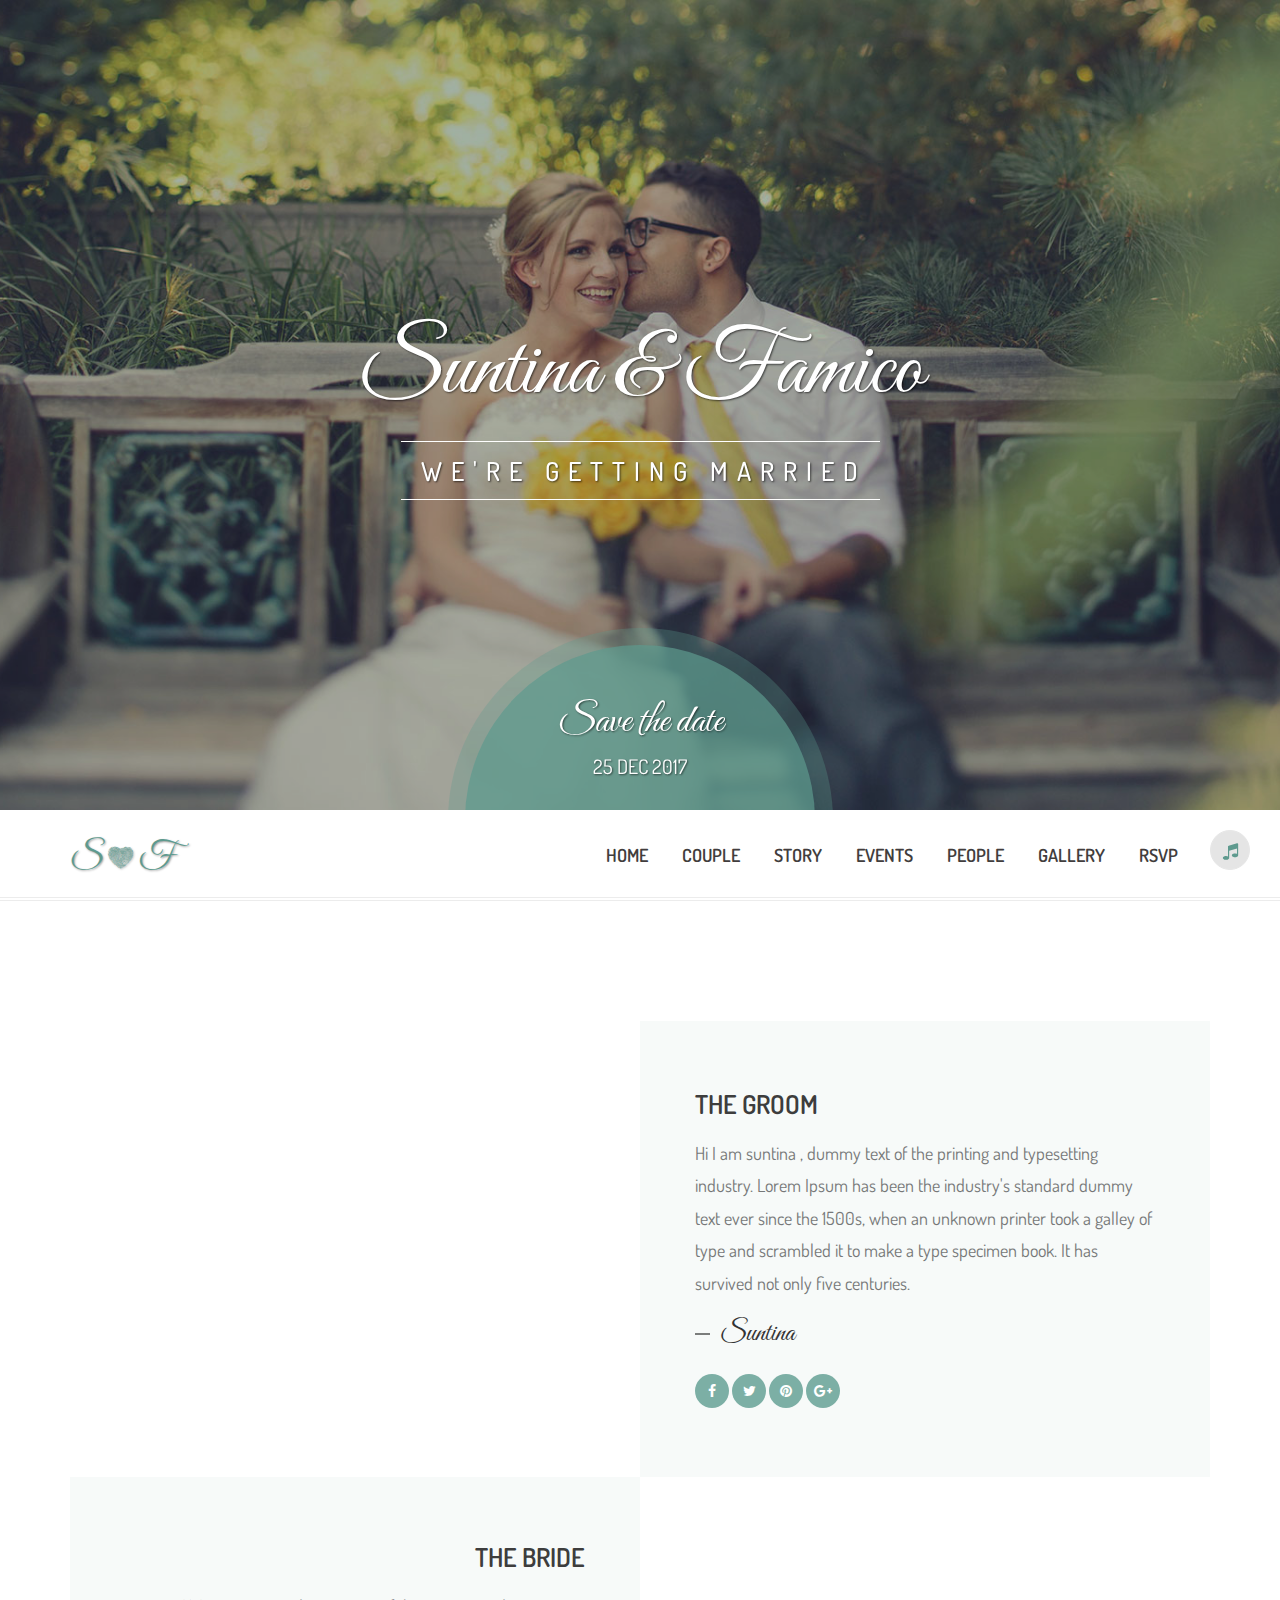
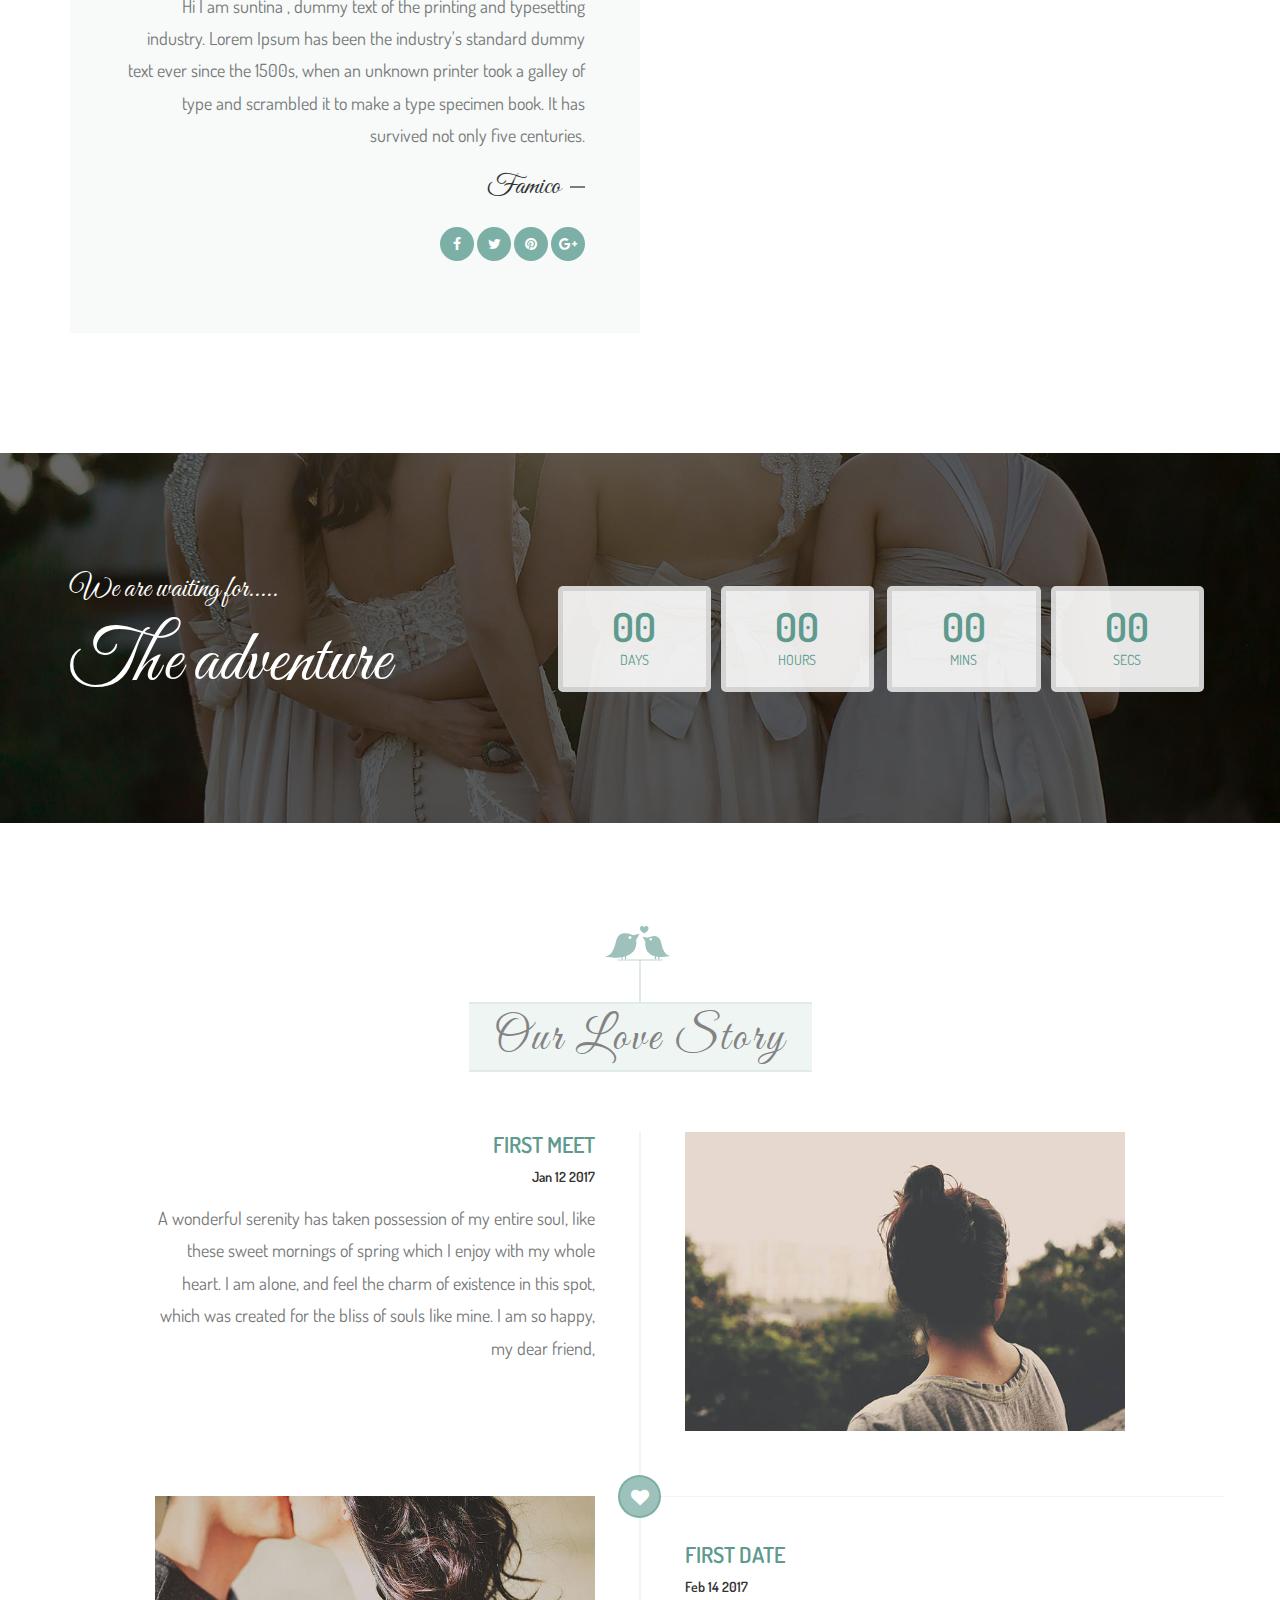
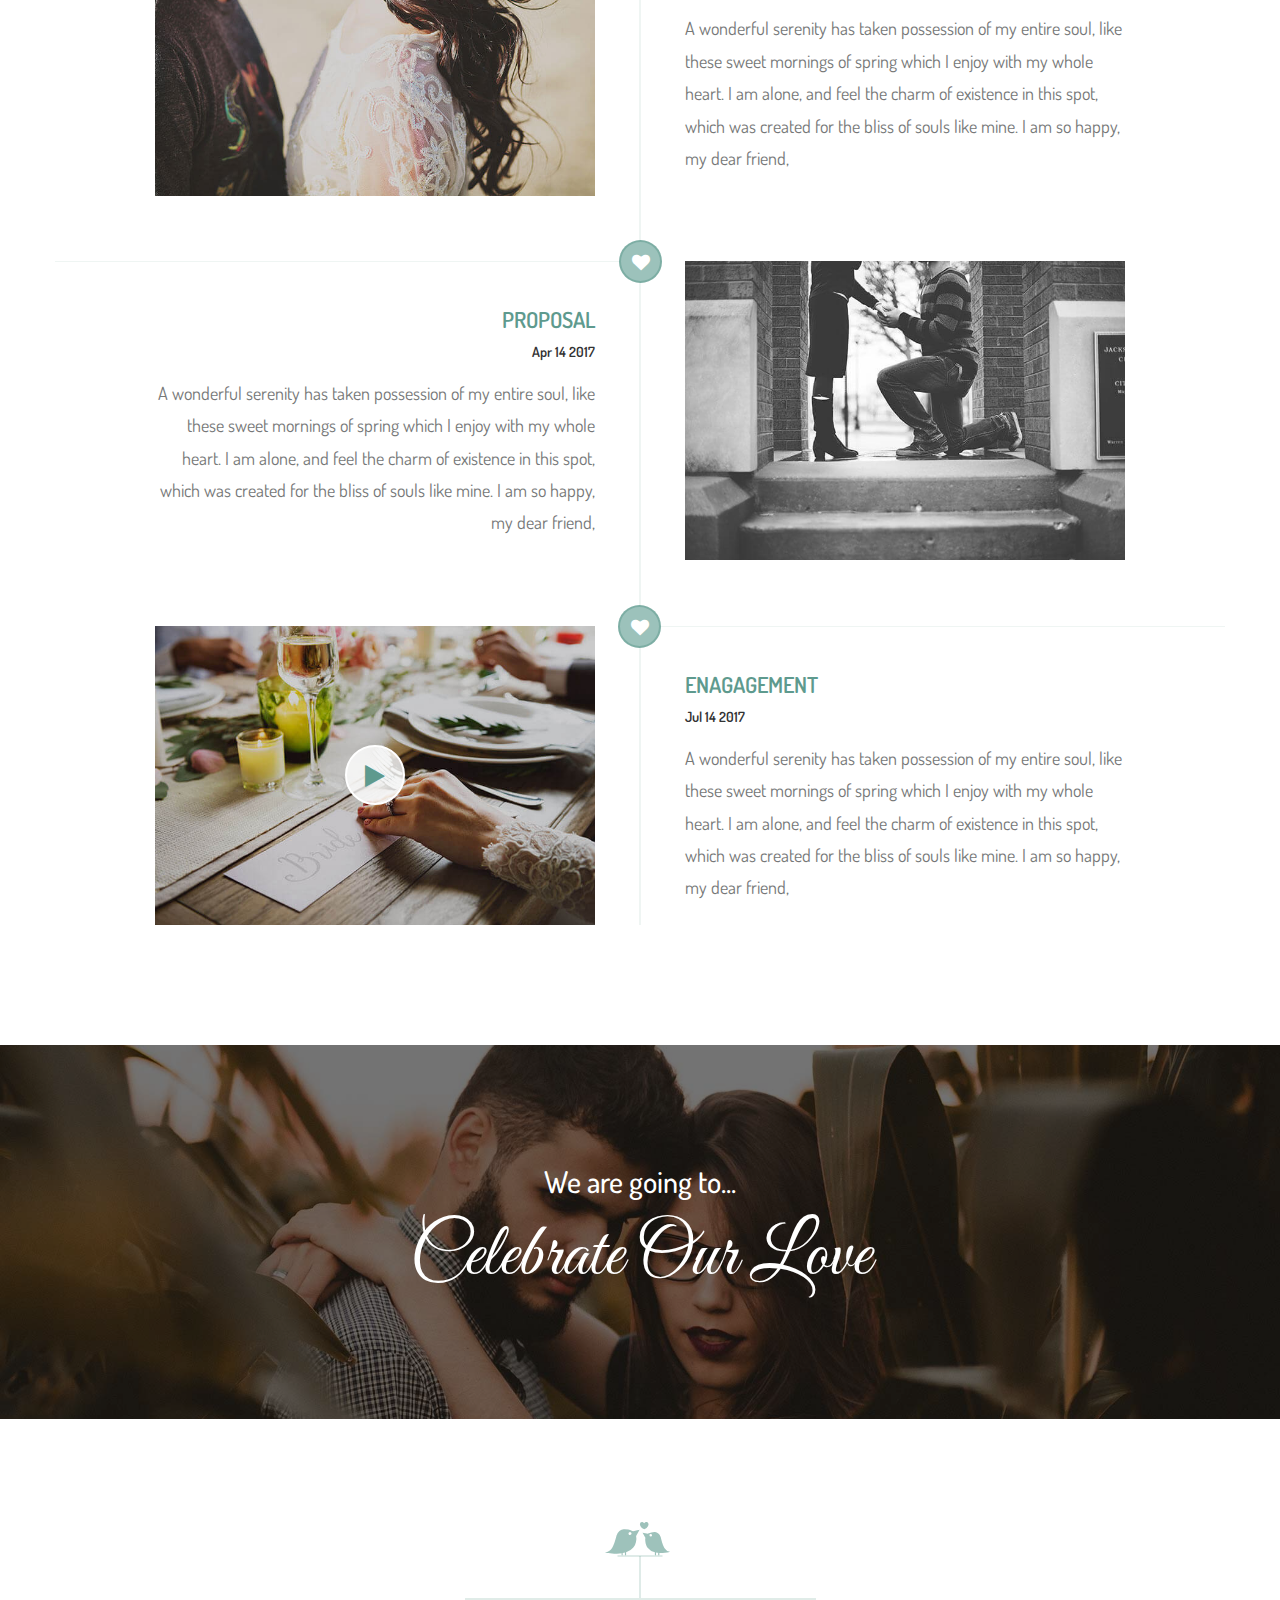
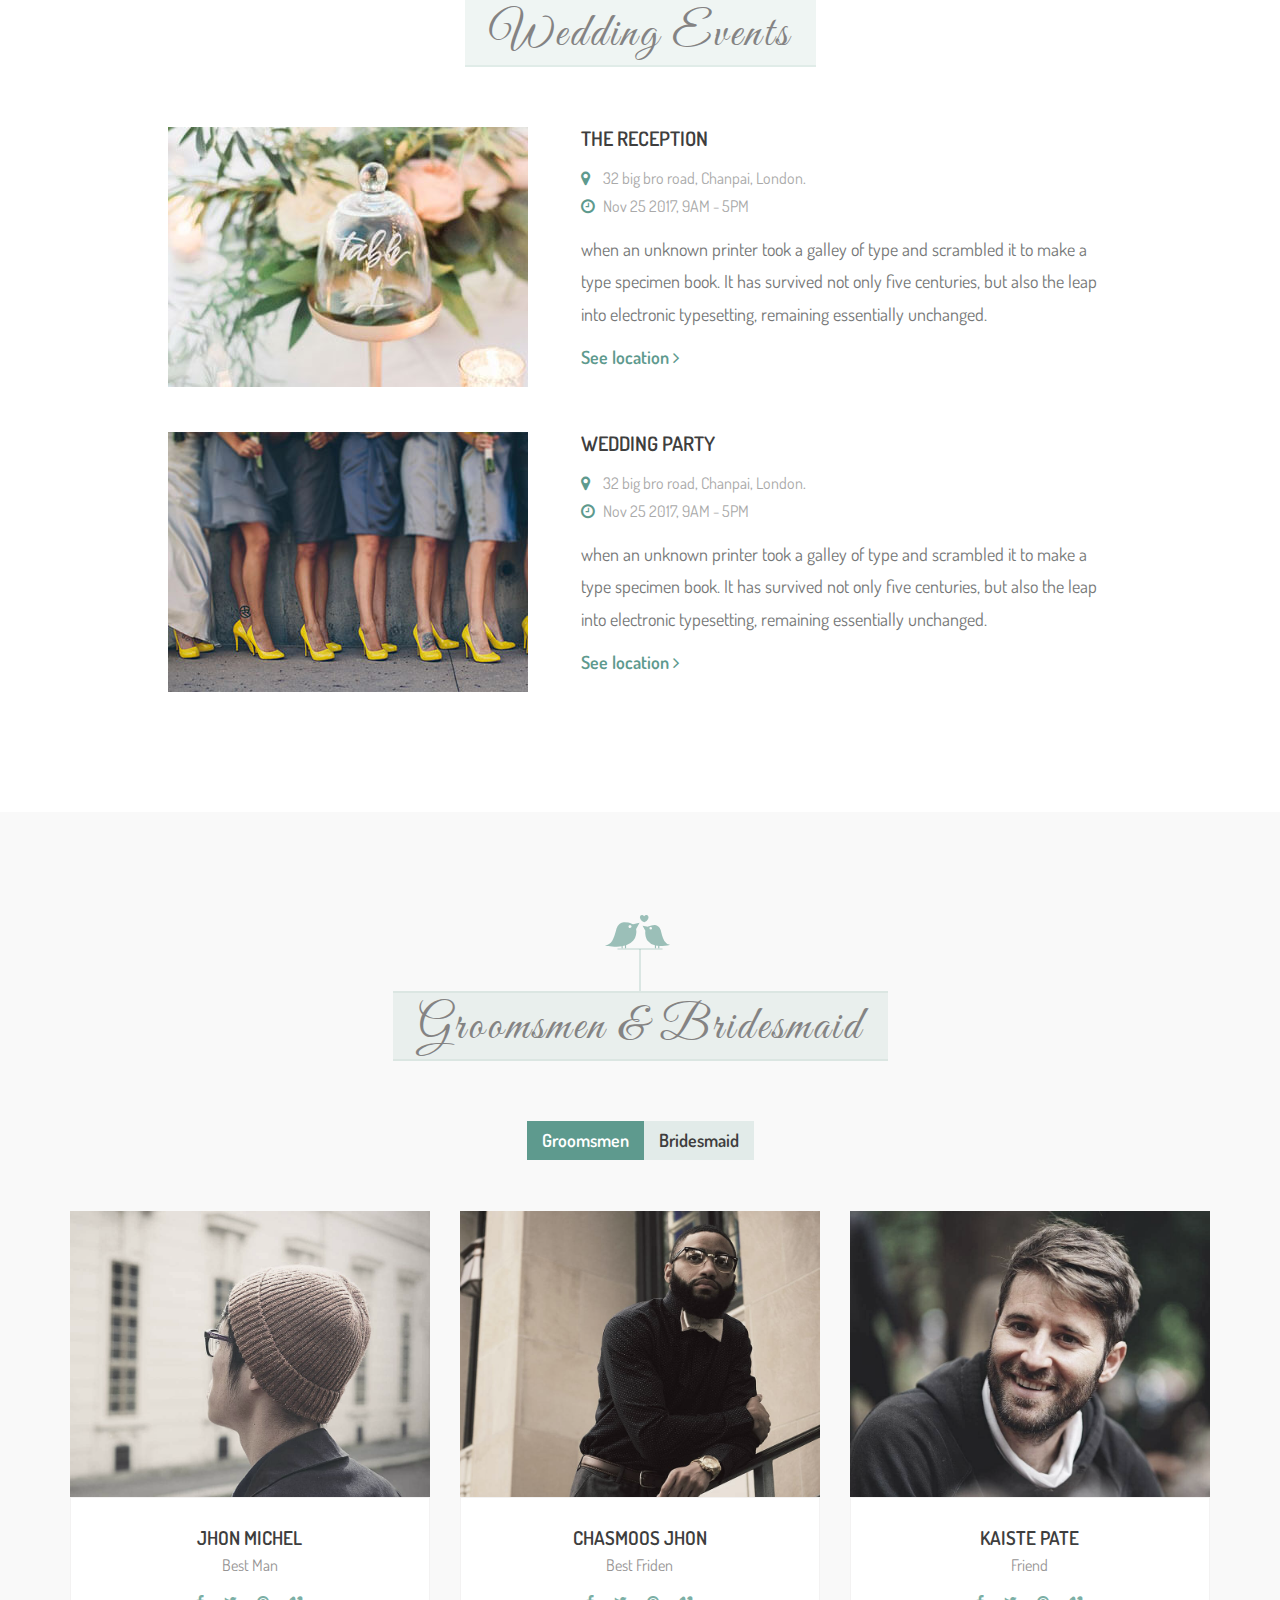
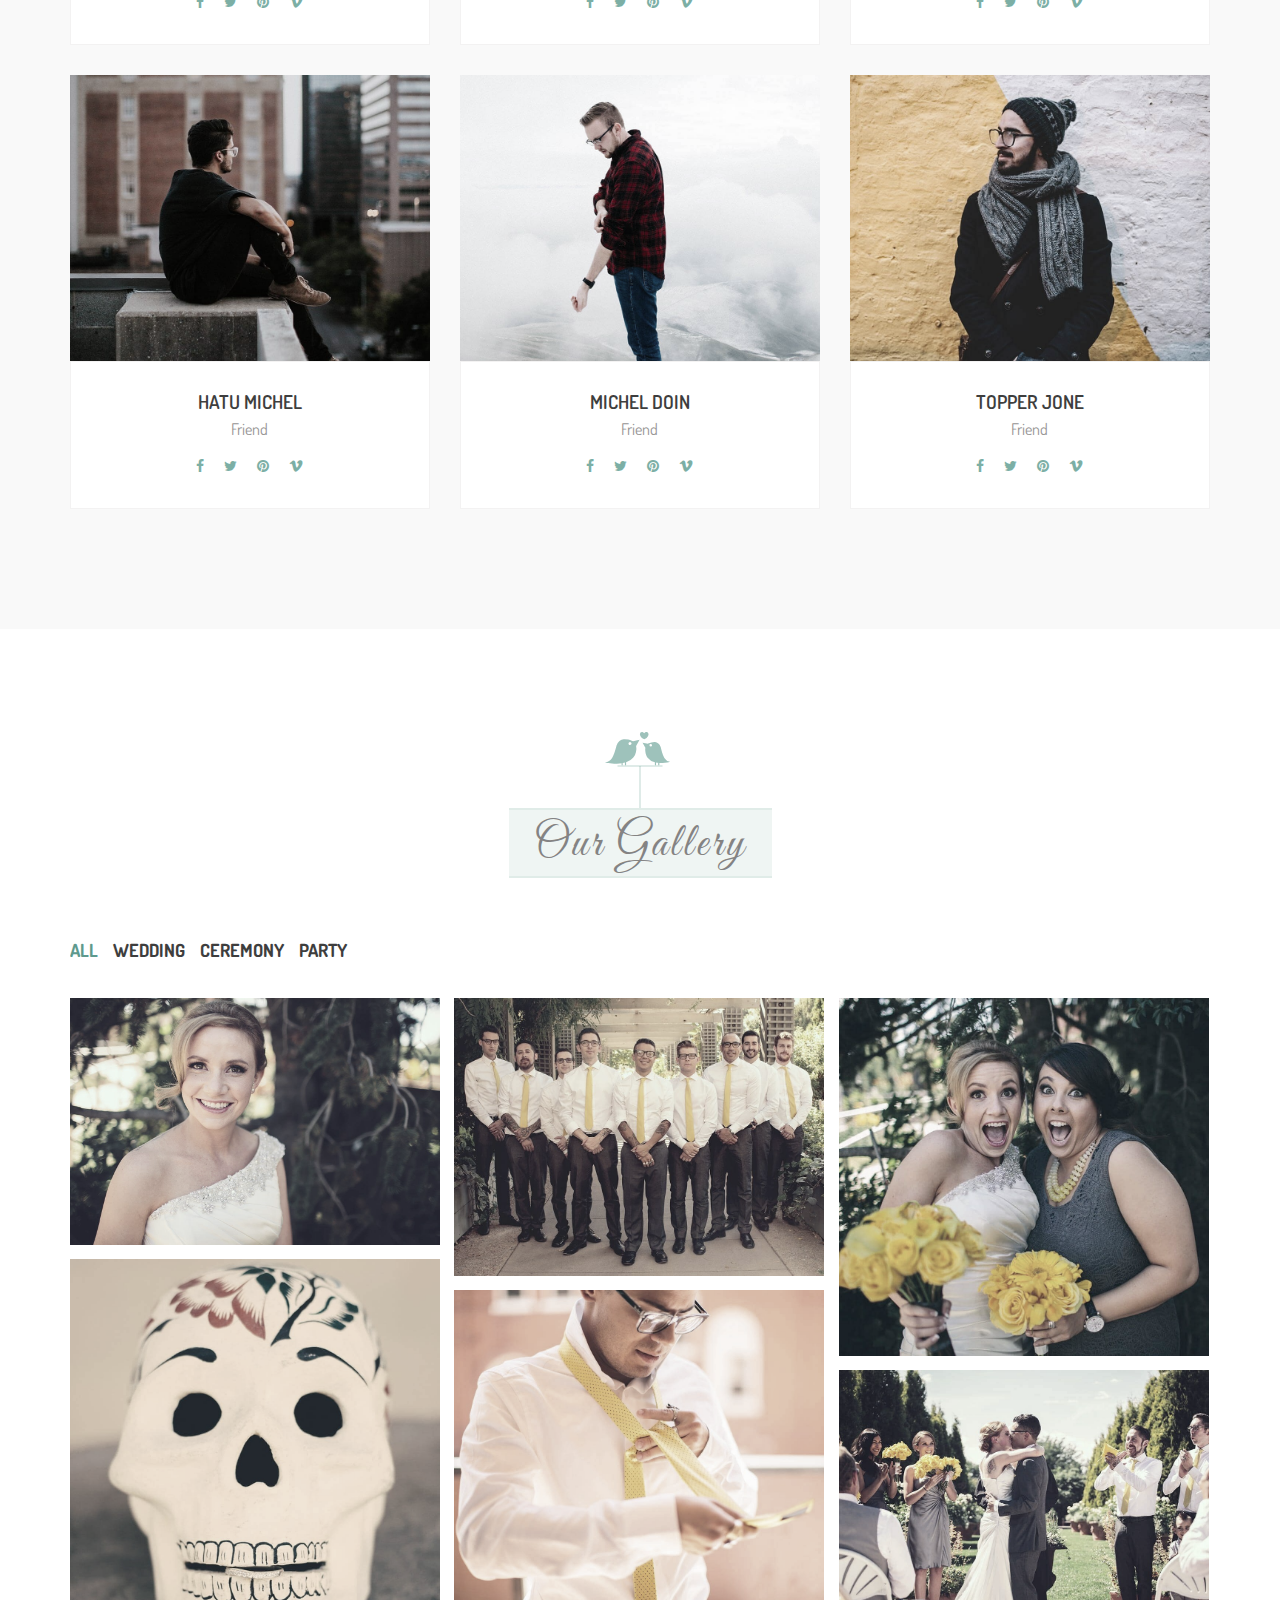
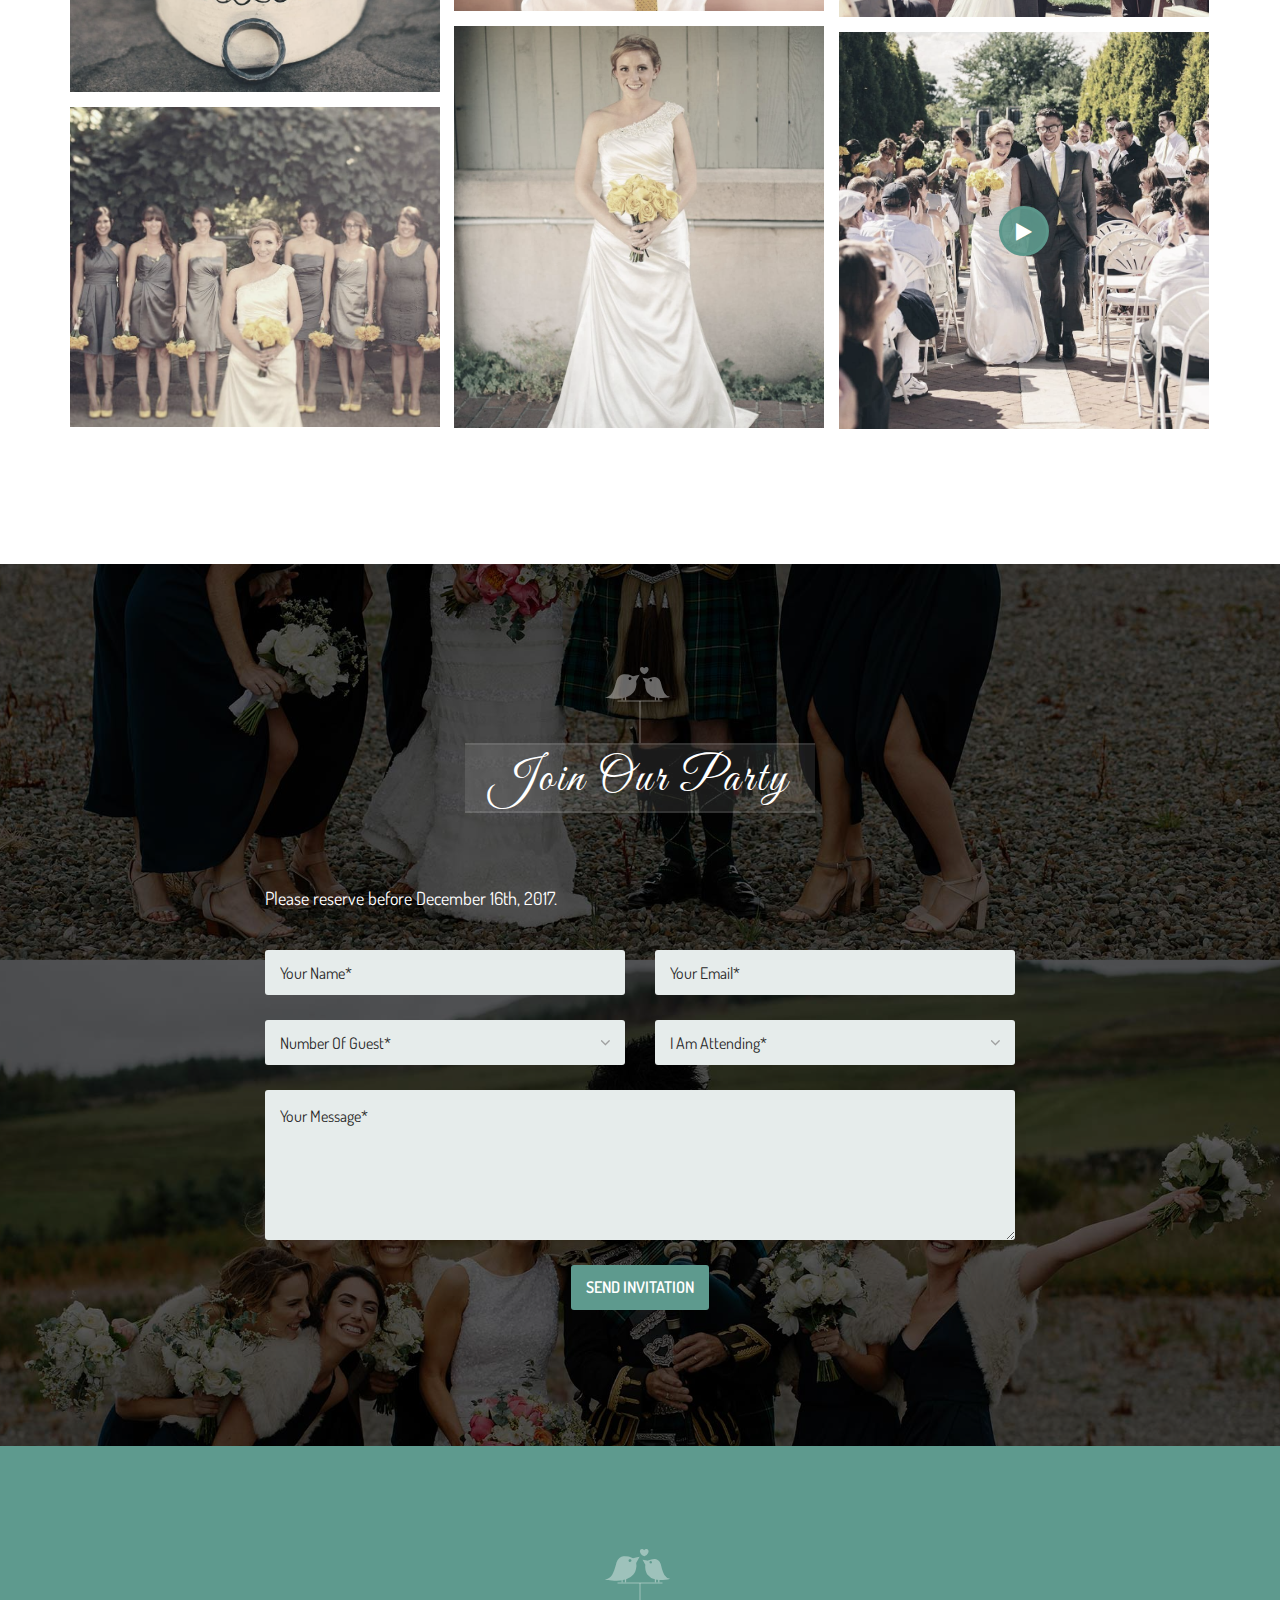
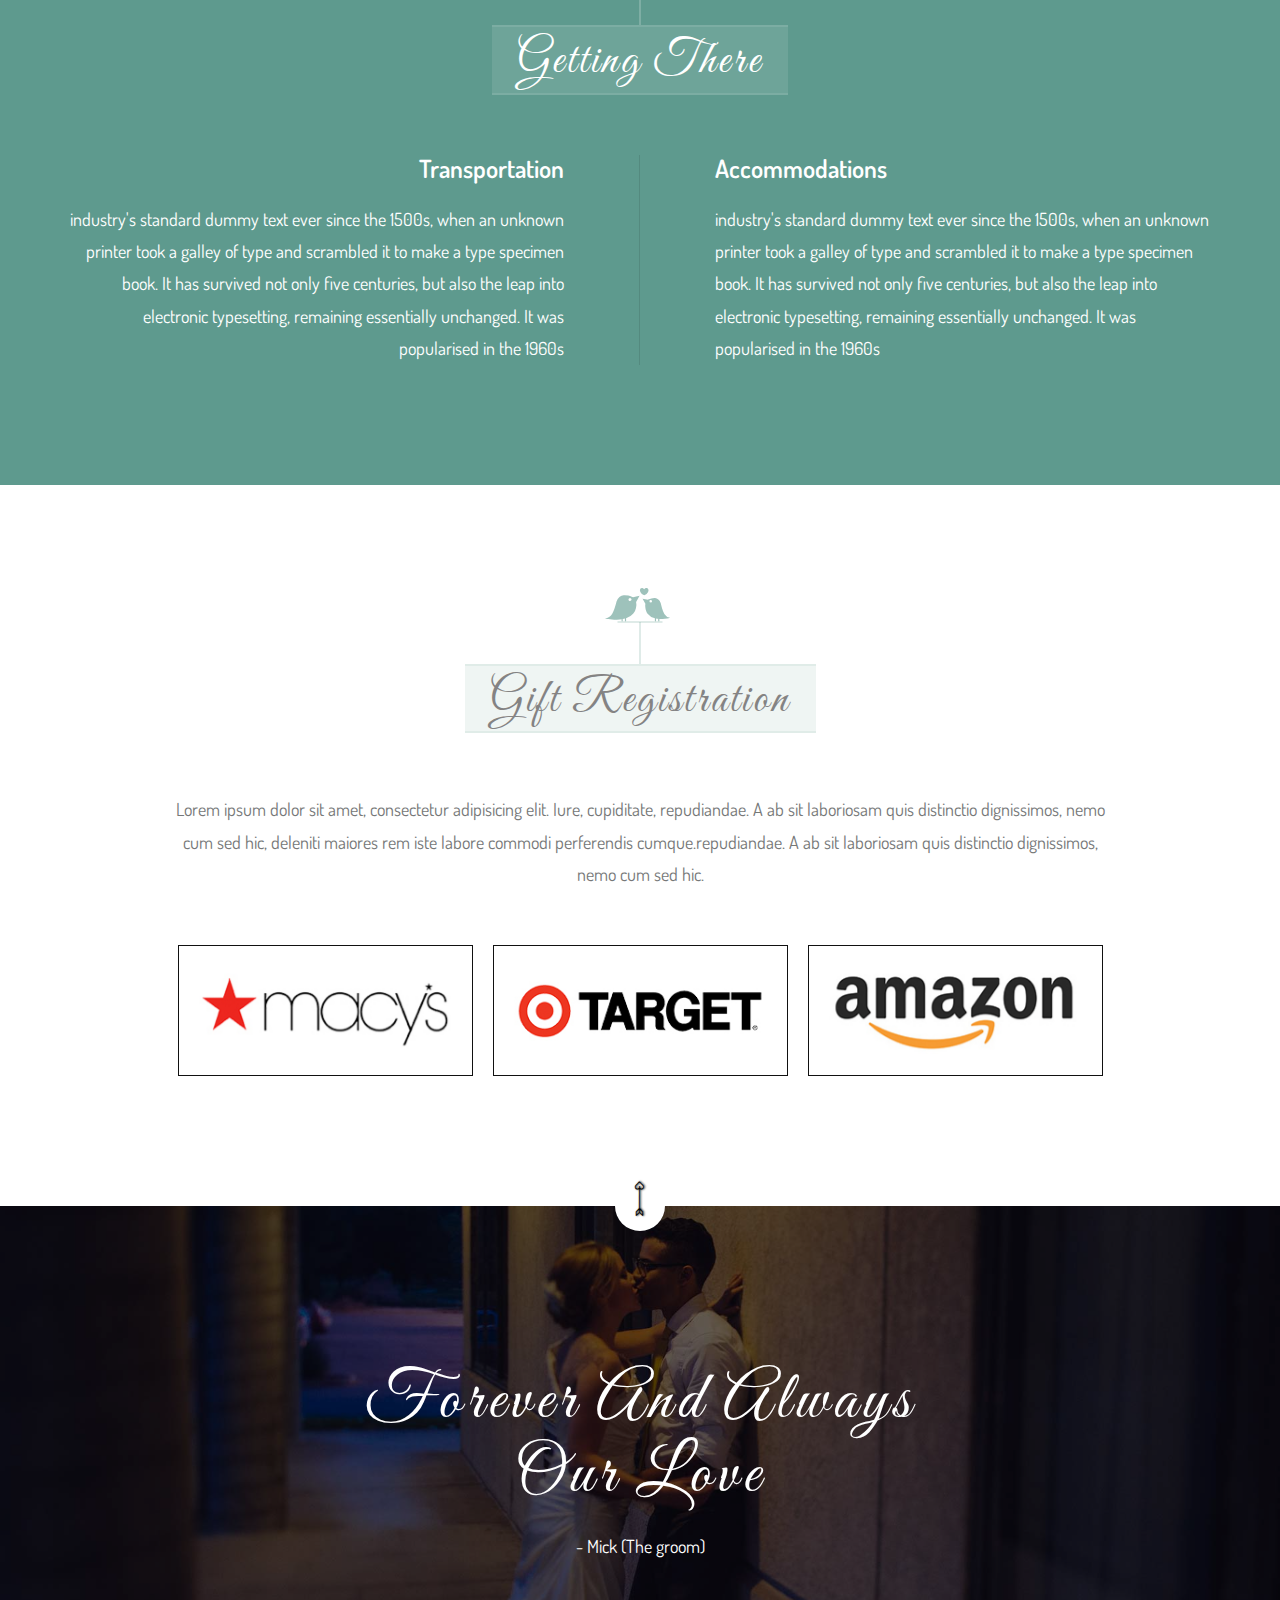
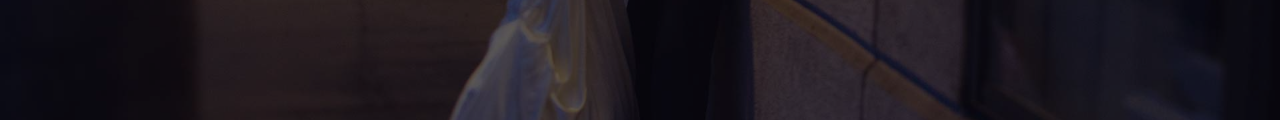
==== index.html @ eaa31038 "Initial commit" ====
<!DOCTYPE html>
<html lang="en">
<head>
    <!-- Meta Tags -->
    <meta charset="utf-8">
    <meta http-equiv="X-UA-Compatible" content="IE=edge">
    <meta name="viewport" content="width=device-width, initial-scale=1">

    <!-- Page Title -->
    <title> Lovly Wedding - Responsive Wedding Template </title>

    <!-- Favicon and Touch Icons -->
    <link href="images/favicon/favicon.png" rel="shortcut icon" type="image/png">
    <link href="images/favicon/apple-touch-icon.png" rel="apple-touch-icon">
    <link href="images/favicon/apple-touch-icon-72x72.png" rel="apple-touch-icon" sizes="72x72">
    <link href="images/favicon/apple-touch-icon-114x114.png" rel="apple-touch-icon" sizes="114x114">
    <link href="images/favicon/apple-touch-icon-144x144.png" rel="apple-touch-icon" sizes="144x144">

    <!-- Icon fonts -->
    <link href="css/font-awesome.min.css" rel="stylesheet">
    <link href="css/flaticon.css" rel="stylesheet">

    <!-- Bootstrap core CSS -->
    <link href="css/bootstrap.min.css" rel="stylesheet">

    <!-- Plugins for this template -->
    <link href="css/animate.css" rel="stylesheet">
    <link href="css/owl.carousel.css" rel="stylesheet">
    <link href="css/owl.theme.css" rel="stylesheet">
    <link href="css/slick.css" rel="stylesheet">
    <link href="css/slick-theme.css" rel="stylesheet">
    <link href="css/owl.transitions.css" rel="stylesheet">
    <link href="css/jquery.fancybox.css" rel="stylesheet">
    <link href="css/magnific-popup.css" rel="stylesheet">

    <!-- Custom styles for this template -->
    <link href="css/style.css" rel="stylesheet">

    <!-- HTML5 shim and Respond.js for IE8 support of HTML5 elements and media queries -->
    <!--[if lt IE 9]>
    <script src="js/html5shiv.min.js"></script>
    <script src="js/respond.min.js"></script>
    <![endif]-->

</head>

<body id="home">

<!-- start page-wrapper -->
<div class="page-wrapper">

    <!-- start preloader -->
    <div class="preloader">
        <div class="inner">
            <span class="icon"><i class="fi flaticon-two"></i></span>
        </div>
    </div>
    <!-- end preloader -->


    <!-- strat music-box -->
    <div class="music-box">
        <button class="music-box-toggle-btn">
            <i class="fa fa-music"></i>
        </button>

        <div class="music-holder">
            <iframe src="https://w.soundcloud.com/player/?url=https%3A//api.soundcloud.com/tracks/65660780&amp;auto_play=true&amp;hide_related=false&amp;show_comments=true&amp;show_user=true&amp;show_reposts=false&amp;visual=true"></iframe>
        </div>
    </div>
    <!-- end music box -->


    <!-- start of hero -->
    <section class="hero">
        <div class="hero-slider hero-slider-s1">
            <div class="slide-item">
                <img src="images/slider/slide-1.jpg" alt class="slider-bg">
            </div>

            <div class="slide-item">
                <img src="images/slider/slide-2.jpg" alt class="slider-bg">
            </div>
        </div>
        <div class="wedding-announcement">
            <div class="couple-name-merried-text">
                <h2 class="wow slideInUp" data-wow-duration="1s">Suntina &amp; Famico</h2>
                <div class="married-text wow fadeIn" data-wow-delay="1s">
                    <h4 class="">
                        <span class=" wow fadeInUp" data-wow-delay="1.05s">W</span>
                        <span class=" wow fadeInUp" data-wow-delay="1.10s">e</span>
                        <span class=" wow fadeInUp" data-wow-delay="1.15s">'</span>
                        <span class=" wow fadeInUp" data-wow-delay="1.20s">r</span>
                        <span class=" wow fadeInUp" data-wow-delay="1.25s">e</span>
                        <span>&nbsp;</span>
                        <span class=" wow fadeInUp" data-wow-delay="1.30s">g</span>
                        <span class=" wow fadeInUp" data-wow-delay="1.35s">e</span>
                        <span class=" wow fadeInUp" data-wow-delay="1.40s">t</span>
                        <span class=" wow fadeInUp" data-wow-delay="1.45s">t</span>
                        <span class=" wow fadeInUp" data-wow-delay="1.50s">i</span>
                        <span class=" wow fadeInUp" data-wow-delay="1.55s">n</span>
                        <span class=" wow fadeInUp" data-wow-delay="1.60s">g</span>
                        <span>&nbsp;</span>
                        <span class=" wow fadeInUp" data-wow-delay="1.65s">m</span>
                        <span class=" wow fadeInUp" data-wow-delay="1.70s">a</span>
                        <span class=" wow fadeInUp" data-wow-delay="1.75s">r</span>
                        <span class=" wow fadeInUp" data-wow-delay="1.80s">r</span>
                        <span class=" wow fadeInUp" data-wow-delay="1.85s">i</span>
                        <span class=" wow fadeInUp" data-wow-delay="1.90s">e</span>
                        <span class=" wow fadeInUp" data-wow-delay="1.95s">d</span>

                    </h4>
                </div>
                <!-- <i class="fa fa-heart"></i> -->
            </div>

            <div class="save-the-date">
                <h4>Save the date</h4>
                <span class="date">25 DEC 2017</span>
            </div>
        </div>
    </section>
    <!-- end of hero slider -->

    <!-- Start header -->
    <header id="header" class="site-header header-style-1">
        <nav class="navigation navbar navbar-default">
            <div class="container">
                <div class="navbar-header">
                    <button type="button" class="open-btn">
                        <span class="sr-only">Toggle navigation</span>
                        <span class="icon-bar"></span>
                        <span class="icon-bar"></span>
                        <span class="icon-bar"></span>
                    </button>
                    <div class="couple-logo">
                        <h1><a href="#home">S <i class="fi flaticon-shape-1"></i> F</a></h1>
                    </div>
                </div>
                <div id="navbar" class="navbar-collapse collapse navbar-right navigation-holder">
                    <button class="close-navbar"><i class="fa fa-close"></i></button>
                    <ul class="nav navbar-nav">
                        <li><a href="#home">Home</a></li>
                        <li><a href="#couple">Couple</a></li>
                        <li><a href="#story">Story</a></li>
                        <li><a href="#events">Events</a></li>
                        <li><a href="#people">People</a></li>
                        <li><a href="#gallery">Gallery</a></li>
                        <li><a href="#rsvp">RSVP</a></li>
                    </ul>
                </div><!-- end of nav-collapse -->
            </div><!-- end of container -->
        </nav>
    </header>
    <!-- end of header -->


    <!-- start wedding-couple-section -->
    <section class="wedding-couple-section section-padding" id="couple">
        <div class="container">
            <div class="row">
                <div class="col col-xs-12">
                    <div class="gb groom">
                        <div class="img-holder wow fadeInLeftSlow">
                            <img src="images/couple/img-1.jpg" alt>
                        </div>
                        <div class="details">
                            <div class="details-inner">
                                <h3>The groom</h3>
                                <p>Hi I am suntina , dummy text of the printing and typesetting industry. Lorem Ipsum has been the industry's standard dummy text ever since the 1500s, when an unknown printer took a galley of type and scrambled it to make a type specimen book. It has survived not only five centuries.</p>
                                <span class="signature">Suntina</span>
                                <ul class="social-links">
                                    <li><a href="#"><i class="fa fa-facebook"></i></a></li>
                                    <li><a href="#"><i class="fa fa-twitter"></i></a></li>
                                    <li><a href="#"><i class="fa fa-pinterest"></i></a></li>
                                    <li><a href="#"><i class="fa fa-google-plus"></i></a></li>
                                </ul>
                            </div>
                        </div>
                    </div>
                    <div class="gb bride">
                        <div class="details">
                            <div class="details-inner">
                                <h3>The Bride</h3>
                                <p>Hi I am suntina , dummy text of the printing and typesetting industry. Lorem Ipsum has been the industry's standard dummy text ever since the 1500s, when an unknown printer took a galley of type and scrambled it to make a type specimen book. It has survived not only five centuries.</p>
                                <span class="signature">Famico</span>
                                <ul class="social-links">
                                    <li><a href="#"><i class="fa fa-facebook"></i></a></li>
                                    <li><a href="#"><i class="fa fa-twitter"></i></a></li>
                                    <li><a href="#"><i class="fa fa-pinterest"></i></a></li>
                                    <li><a href="#"><i class="fa fa-google-plus"></i></a></li>
                                </ul>
                            </div>
                        </div>
                        <div class="img-holder wow fadeInRightSlow">
                            <img src="images/couple/img-2.jpg" alt>
                        </div>
                    </div>
                </div>
            </div> <!-- end row -->
        </div> <!-- end container -->
    </section>
    <!-- end wedding-couple-section -->


    <!-- start count-down-section -->
    <section class="count-down-section section-padding parallax" data-bg-image="images/countdown-bg.jpg" data-speed="7">
        <div class="container">
            <div class="row">
                <div class="col col-md-4">
                    <h2><span>We are waiting for.....</span> The adventure</h2>
                </div>
                <div class="col col-md-7 col-md-offset-1">
                    <div class="count-down-clock">
                        <div id="clock">

                        </div>
                    </div>
                </div>
            </div> <!-- end row -->
        </div> <!-- end container -->
    </section>
    <!-- end count-down-section -->


    <!-- start story-section -->
    <section class="story-section section-padding" id="story">
        <div class="container">
            <div class="row">
                <div class="col col-xs-12">
                    <div class="section-title">
                        <div class="vertical-line"><span><i class="fi flaticon-two"></i></span></div>
                        <h2>Our love story</h2>
                    </div>
                </div>
            </div> <!-- end section-title -->

            <div class="row">
                <div class="col col-xs-12">
                    <div class="story-timeline">
                        <div class="row">
                            <div class="col col-md-6">
                                <div class="story-text right-align-text">
                                    <h3>First meet</h3>
                                    <span class="date">Jan 12 2017</span>
                                    <p>A wonderful serenity has taken possession of my entire soul, like these sweet mornings of spring which I enjoy with my whole heart. I am alone, and feel the charm of existence in this spot, which was created for the bliss of souls like mine. I am so happy, my dear friend, </p>
                                </div>
                            </div>
                            <div class="col col-md-6">
                                <div class="img-holder">
                                    <img src="images/story/img-1.jpg" alt class="img img-responsive">
                                </div>
                            </div>
                        </div>
                        <div class="row">
                            <div class="col col-md-6">
                                <div class="img-holder right-align-text story-slider">
                                    <img src="images/story/img-2.jpg" alt class="img img-responsive">
                                    <img src="images/story/img-3.jpg" alt class="img img-responsive">
                                </div>
                            </div>
                            <div class="col col-md-6 text-holder">
                                    <span class="heart">
                                        <i class="fa fa-heart"></i>
                                    </span>
                                <div class="story-text">
                                    <h3>First date</h3>
                                    <span class="date">Feb 14 2017</span>
                                    <p>A wonderful serenity has taken possession of my entire soul, like these sweet mornings of spring which I enjoy with my whole heart. I am alone, and feel the charm of existence in this spot, which was created for the bliss of souls like mine. I am so happy, my dear friend, </p>
                                </div>
                            </div>
                        </div>
                        <div class="row">
                            <div class="col col-md-6 text-holder right-heart">
                                    <span class="heart">
                                        <i class="fa fa-heart"></i>
                                    </span>
                                <div class="story-text right-align-text">
                                    <h3>Proposal</h3>
                                    <span class="date">Apr 14 2017</span>
                                    <p>A wonderful serenity has taken possession of my entire soul, like these sweet mornings of spring which I enjoy with my whole heart. I am alone, and feel the charm of existence in this spot, which was created for the bliss of souls like mine. I am so happy, my dear friend, </p>
                                </div>
                            </div>
                            <div class="col col-md-6">
                                <div class="img-holder right-align-text story-slider">
                                    <img src="images/story/img-7.jpg" alt class="img img-responsive">
                                    <img src="images/story/img-5.jpg" alt class="img img-responsive">
                                </div>
                            </div>
                        </div>
                        <div class="row">
                            <div class="col col-md-6">
                                <div class="img-holder video-holder">
                                    <img src="images/story/img-8.jpg" alt class="img img-responsive">
                                    <a href="https://www.youtube.com/embed/XSGBVzeBUbk?autoplay=1" data-type="iframe" class="video-play-btn">
                                        <i class="fa fa-play"></i>
                                    </a>
                                </div>
                            </div>
                            <div class="col col-md-6 text-holder">
                                    <span class="heart">
                                        <i class="fa fa-heart"></i>
                                    </span>
                                <div class="story-text">
                                    <h3>Enagagement</h3>
                                    <span class="date">Jul 14 2017</span>
                                    <p>A wonderful serenity has taken possession of my entire soul, like these sweet mornings of spring which I enjoy with my whole heart. I am alone, and feel the charm of existence in this spot, which was created for the bliss of souls like mine. I am so happy, my dear friend, </p>
                                </div>
                            </div>
                        </div>
                    </div>
                </div>
            </div> <!-- end row -->
        </div> <!-- end container -->
    </section>
    <!-- end story-section -->


    <!-- start cta -->
    <section class="cta section-padding parallax" data-bg-image="images/cta-bg.jpg" data-speed="7">
        <div class="container">
            <div class="row">
                <div class="col col-xs-12">
                    <h2><span>We are going to...</span> Celebrate Our Love</h2>
                </div>
            </div> <!-- end row -->
        </div> <!-- end container -->
    </section>
    <!-- end cta -->



    <!-- start events-section -->
    <section class="events-section section-padding" id="events">
        <div class="container">
            <div class="row">
                <div class="col col-xs-12">
                    <div class="section-title">
                        <div class="vertical-line"><span><i class="fi flaticon-two"></i></span></div>
                        <h2>Wedding events</h2>
                    </div>
                </div>
            </div> <!-- end section-title -->

            <div class="row">
                <div class="col col-lg-10 col-lg-offset-1">
                    <div class="event">
                        <div class="img-holder">
                            <img src="images/events/img-1.jpg" alt class="img img-responsive">
                        </div>
                        <div class="details">
                            <h3>The reception</h3>
                            <ul>
                                <li><i class="fa fa-map-marker"></i> 32 big bro road, Chanpai, London.</li>
                                <li><i class="fa fa-clock-o"></i> Nov 25 2017, 9AM - 5PM</li>
                            </ul>
                            <p>when an unknown printer took a galley of type and scrambled it to make a type specimen book. It has survived not only five centuries, but also the leap into electronic typesetting, remaining essentially unchanged. </p>
                            <a class="see-location-btn popup-gmaps" href="https://www.google.com/maps/embed?pb=!1m18!1m12!1m3!1d25211.21212385712!2d144.95275648773628!3d-37.82748510398018!2m3!1f0!2f0!3f0!3m2!1i1024!2i768!4f13.1!3m3!1m2!1s0x6ad642af0f11fd81%3A0x5045675218ce7e0!2zTWVsYm91cm5lIFZJQyAzMDA0LCDgpoXgprjgp43gpp_gp43gprDgp4fgprLgpr_gpq_gprzgpr4!5e0!3m2!1sbn!2sbd!4v1503742051881">
                                See location <i class="fa fa-angle-right"></i>
                            </a>
                        </div>
                    </div>
                    <div class="event">
                        <div class="img-holder">
                            <img src="images/events/img-2.jpg" alt class="img img-responsive">
                        </div>
                        <div class="details">
                            <h3>Wedding party</h3>
                            <ul>
                                <li><i class="fa fa-map-marker"></i> 32 big bro road, Chanpai, London.</li>
                                <li><i class="fa fa-clock-o"></i> Nov 25 2017, 9AM - 5PM</li>
                            </ul>
                            <p>when an unknown printer took a galley of type and scrambled it to make a type specimen book. It has survived not only five centuries, but also the leap into electronic typesetting, remaining essentially unchanged. </p>
                            <a class="see-location-btn popup-gmaps" href="https://www.google.com/maps/embed?pb=!1m18!1m12!1m3!1d3152.0160484383277!2d144.99053291585201!3d-37.81309307975254!2m3!1f0!2f0!3f0!3m2!1i1024!2i768!4f13.1!3m3!1m2!1s0x6ad642ef89a7e023%3A0xb1353055e38c1ab8!2sNew+York+Tomato+Cafe!5e0!3m2!1sbn!2sbd!4v1503743893919">
                                See location <i class="fa fa-angle-right"></i>
                            </a>
                        </div>
                    </div>
                </div>
            </div> <!-- end row -->
        </div> <!-- end container -->
    </section>
    <!-- end events-section -->


    <!-- start inportant-people-section -->
    <section class="inportant-people-section section-padding" id="people">
        <div class="container">
            <div class="row">
                <div class="col col-xs-12">
                    <div class="section-title">
                        <div class="vertical-line"><span><i class="fi flaticon-two"></i></span></div>
                        <h2>Groomsmen &amp; Bridesmaid</h2>
                    </div>
                </div>
            </div> <!-- end section-title -->

            <div class="row">
                <div class="col col-xs-12">
                    <div class="inportant-people-content">
                        <div class="tablist">
                            <ul class="nav">
                                <li class="active">
                                    <a href="#groomsmen" data-toggle="tab">Groomsmen</a>
                                </li>
                                <li>
                                    <a href="#bridesmaid" data-toggle="tab">Bridesmaid</a>
                                </li>
                            </ul>
                        </div>

                        <div class="tab-content">
                            <div class="tab-pane fade in active grid-wrapper" id="groomsmen">
                                <div class="grid">
                                    <div class="img-holder">
                                        <a href="images/groomsmen/img-1.jpg" class="popup-image">
                                            <img src="images/groomsmen/img-1.jpg" alt class="img img-responsive">
                                        </a>
                                    </div>
                                    <div class="details">
                                        <h3>Jhon Michel</h3>
                                        <span>Best man</span>
                                        <ul class="social-links">
                                            <li><a href="#"><i class="fa fa-facebook"></i></a></li>
                                            <li><a href="#"><i class="fa fa-twitter"></i></a></li>
                                            <li><a href="#"><i class="fa fa-pinterest"></i></a></li>
                                            <li><a href="#"><i class="fa fa-vimeo"></i></a></li>
                                        </ul>
                                    </div>
                                </div>
                                <div class="grid">
                                    <div class="img-holder">
                                        <a href="images/groomsmen/img-2.jpg" class="popup-image">
                                            <img src="images/groomsmen/img-2.jpg" alt class="img img-responsive">
                                        </a>
                                    </div>
                                    <div class="details">
                                        <h3>Chasmoos jhon</h3>
                                        <span>Best friden</span>
                                        <ul class="social-links">
                                            <li><a href="#"><i class="fa fa-facebook"></i></a></li>
                                            <li><a href="#"><i class="fa fa-twitter"></i></a></li>
                                            <li><a href="#"><i class="fa fa-pinterest"></i></a></li>
                                            <li><a href="#"><i class="fa fa-vimeo"></i></a></li>
                                        </ul>
                                    </div>
                                </div>
                                <div class="grid">
                                    <div class="img-holder">
                                        <a href="images/groomsmen/img-3.jpg" class="popup-image">
                                            <img src="images/groomsmen/img-3.jpg" alt class="img img-responsive">
                                        </a>
                                    </div>
                                    <div class="details">
                                        <h3>Kaiste pate</h3>
                                        <span>Friend</span>
                                        <ul class="social-links">
                                            <li><a href="#"><i class="fa fa-facebook"></i></a></li>
                                            <li><a href="#"><i class="fa fa-twitter"></i></a></li>
                                            <li><a href="#"><i class="fa fa-pinterest"></i></a></li>
                                            <li><a href="#"><i class="fa fa-vimeo"></i></a></li>
                                        </ul>
                                    </div>
                                </div>
                                <div class="grid">
                                    <div class="img-holder">
                                        <a href="images/groomsmen/img-4.jpg" class="popup-image">
                                            <img src="images/groomsmen/img-4.jpg" alt class="img img-responsive">
                                        </a>
                                    </div>
                                    <div class="details">
                                        <h3>Hatu Michel</h3>
                                        <span>Friend</span>
                                        <ul class="social-links">
                                            <li><a href="#"><i class="fa fa-facebook"></i></a></li>
                                            <li><a href="#"><i class="fa fa-twitter"></i></a></li>
                                            <li><a href="#"><i class="fa fa-pinterest"></i></a></li>
                                            <li><a href="#"><i class="fa fa-vimeo"></i></a></li>
                                        </ul>
                                    </div>
                                </div>
                                <div class="grid">
                                    <div class="img-holder">
                                        <a href="images/groomsmen/img-5.jpg" class="popup-image">
                                            <img src="images/groomsmen/img-5.jpg" alt class="img img-responsive">
                                        </a>
                                    </div>
                                    <div class="details">
                                        <h3>Michel doin</h3>
                                        <span>Friend</span>
                                        <ul class="social-links">
                                            <li><a href="#"><i class="fa fa-facebook"></i></a></li>
                                            <li><a href="#"><i class="fa fa-twitter"></i></a></li>
                                            <li><a href="#"><i class="fa fa-pinterest"></i></a></li>
                                            <li><a href="#"><i class="fa fa-vimeo"></i></a></li>
                                        </ul>
                                    </div>
                                </div>
                                <div class="grid">
                                    <div class="img-holder">
                                        <a href="images/groomsmen/img-6.jpg" class="popup-image">
                                            <img src="images/groomsmen/img-6.jpg" alt class="img img-responsive">
                                        </a>
                                    </div>
                                    <div class="details">
                                        <h3>Topper jone</h3>
                                        <span>Friend</span>
                                        <ul class="social-links">
                                            <li><a href="#"><i class="fa fa-facebook"></i></a></li>
                                            <li><a href="#"><i class="fa fa-twitter"></i></a></li>
                                            <li><a href="#"><i class="fa fa-pinterest"></i></a></li>
                                            <li><a href="#"><i class="fa fa-vimeo"></i></a></li>
                                        </ul>
                                    </div>
                                </div>
                            </div>

                            <div class="tab-pane fade grid-wrapper" id="bridesmaid">
                                <div class="grid">
                                    <div class="img-holder">
                                        <a href="images/bridesmaid/img-1.jpg" class="popup-image">
                                            <img src="images/bridesmaid/img-1.jpg" alt class="img img-responsive">
                                        </a>
                                    </div>
                                    <div class="details">
                                        <h3>Rachel Li</h3>
                                        <span>Made of honor</span>
                                        <ul class="social-links">
                                            <li><a href="#"><i class="fa fa-facebook"></i></a></li>
                                            <li><a href="#"><i class="fa fa-twitter"></i></a></li>
                                            <li><a href="#"><i class="fa fa-pinterest"></i></a></li>
                                            <li><a href="#"><i class="fa fa-vimeo"></i></a></li>
                                        </ul>
                                    </div>
                                </div>
                                <div class="grid">
                                    <div class="img-holder">
                                        <a href="images/bridesmaid/img-2.jpg" class="popup-image">
                                            <img src="images/bridesmaid/img-2.jpg" alt class="img img-responsive">
                                        </a>
                                    </div>
                                    <div class="details">
                                        <h3>Male Vign</h3>
                                        <span>Best friend</span>
                                        <ul class="social-links">
                                            <li><a href="#"><i class="fa fa-facebook"></i></a></li>
                                            <li><a href="#"><i class="fa fa-twitter"></i></a></li>
                                            <li><a href="#"><i class="fa fa-pinterest"></i></a></li>
                                            <li><a href="#"><i class="fa fa-vimeo"></i></a></li>
                                        </ul>
                                    </div>
                                </div>
                                <div class="grid">
                                    <div class="img-holder">
                                        <a href="images/bridesmaid/img-3.jpg" class="popup-image">
                                            <img src="images/bridesmaid/img-3.jpg" alt class="img img-responsive">
                                        </a>
                                    </div>
                                    <div class="details">
                                        <h3>Jonny Mich</h3>
                                        <span>Friend</span>
                                        <ul class="social-links">
                                            <li><a href="#"><i class="fa fa-facebook"></i></a></li>
                                            <li><a href="#"><i class="fa fa-twitter"></i></a></li>
                                            <li><a href="#"><i class="fa fa-pinterest"></i></a></li>
                                            <li><a href="#"><i class="fa fa-vimeo"></i></a></li>
                                        </ul>
                                    </div>
                                </div>
                                <div class="grid">
                                    <div class="img-holder">
                                        <a href="images/bridesmaid/img-4.jpg" class="popup-image">
                                            <img src="images/bridesmaid/img-4.jpg" alt class="img img-responsive">
                                        </a>
                                    </div>
                                    <div class="details">
                                        <h3>Brodd Wid</h3>
                                        <span>Friend</span>
                                        <ul class="social-links">
                                            <li><a href="#"><i class="fa fa-facebook"></i></a></li>
                                            <li><a href="#"><i class="fa fa-twitter"></i></a></li>
                                            <li><a href="#"><i class="fa fa-pinterest"></i></a></li>
                                            <li><a href="#"><i class="fa fa-vimeo"></i></a></li>
                                        </ul>
                                    </div>
                                </div>
                                <div class="grid">
                                    <div class="img-holder">
                                        <a href="images/bridesmaid/img-5.jpg" class="popup-image">
                                            <img src="images/bridesmaid/img-5.jpg" alt class="img img-responsive">
                                        </a>
                                    </div>
                                    <div class="details">
                                        <h3>Nokshal bedi</h3>
                                        <span>Friend</span>
                                        <ul class="social-links">
                                            <li><a href="#"><i class="fa fa-facebook"></i></a></li>
                                            <li><a href="#"><i class="fa fa-twitter"></i></a></li>
                                            <li><a href="#"><i class="fa fa-pinterest"></i></a></li>
                                            <li><a href="#"><i class="fa fa-vimeo"></i></a></li>
                                        </ul>
                                    </div>
                                </div>
                                <div class="grid">
                                    <div class="img-holder">
                                        <a href="images/bridesmaid/img-6.jpg" class="popup-image">
                                            <img src="images/bridesmaid/img-6.jpg" alt class="img img-responsive">
                                        </a>
                                    </div>
                                    <div class="details">
                                        <h3>Holly Fie</h3>
                                        <span>Friend</span>
                                        <ul class="social-links">
                                            <li><a href="#"><i class="fa fa-facebook"></i></a></li>
                                            <li><a href="#"><i class="fa fa-twitter"></i></a></li>
                                            <li><a href="#"><i class="fa fa-pinterest"></i></a></li>
                                            <li><a href="#"><i class="fa fa-vimeo"></i></a></li>
                                        </ul>
                                    </div>
                                </div>
                            </div>
                        </div>
                    </div>
                </div>
            </div> <!-- end row -->
        </div> <!-- end container -->
    </section>
    <!-- end inportant-people-section -->


    <!-- start gallery-section -->
    <section class="gallery-section section-padding" id="gallery">
        <div class="container">
            <div class="row">
                <div class="col col-xs-12">
                    <div class="section-title">
                        <div class="vertical-line"><span><i class="fi flaticon-two"></i></span></div>
                        <h2>Our gallery</h2>
                    </div>
                </div>
            </div> <!-- end section-title -->

            <div class="row">
                <div class="col col-xs-12 sortable-gallery">
                    <div class="gallery-filters">
                        <ul>
                            <li><a data-filter="*" href="#" class="current">All</a></li>
                            <li><a data-filter=".wedding" href="#">Wedding</a></li>
                            <li><a data-filter=".ceremony" href="#">Ceremony</a></li>
                            <li><a data-filter=".party" href="#">Party</a></li>
                        </ul>
                    </div>

                    <div class="gallery-container gallery-fancybox masonry-gallery">
                        <div class="grid wedding">
                            <a href="images/gallery/img-1.jpg" class="fancybox" data-fancybox-group="gall-1">
                                <img src="images/gallery/img-1.jpg" alt class="img img-responsive">
                            </a>
                        </div>
                        <div class="grid wedding ceremony">
                            <a href="images/gallery/img-2.jpg" class="fancybox" data-fancybox-group="gall-1">
                                <img src="images/gallery/img-2.jpg" alt class="img img-responsive">
                            </a>
                        </div>
                        <div class="grid ceremony eudcation">
                            <a href="images/gallery/img-3.jpg" class="fancybox" data-fancybox-group="gall-1">
                                <img src="images/gallery/img-3.jpg" alt class="img img-responsive">
                            </a>
                        </div>
                        <div class="grid wedding party">
                            <a href="images/gallery/img-4.jpg" class="fancybox" data-fancybox-group="gall-1">
                                <img src="images/gallery/img-4.jpg" alt class="img img-responsive">
                            </a>
                        </div>
                        <div class="grid ceremony">
                            <a href="images/gallery/img-5.jpg" class="fancybox" data-fancybox-group="gall-1">
                                <img src="images/gallery/img-5.jpg" alt class="img img-responsive">
                            </a>
                        </div>
                        <div class="grid party">
                            <a href="images/gallery/img-6.jpg" class="fancybox" data-fancybox-group="gall-1">
                                <img src="images/gallery/img-6.jpg" alt class="img img-responsive">
                            </a>
                        </div>
                        <div class="grid wedding">
                            <a href="images/gallery/img-7.jpg" class="fancybox" data-fancybox-group="gall-1">
                                <img src="images/gallery/img-7.jpg" alt class="img img-responsive">
                            </a>
                        </div>
                        <div class="grid ceremony">
                            <!--  <a href="images/gallery/img-8.jpg" class="fancybox" data-fancybox-group="gall-1">
                                 <img src="images/gallery/img-8.jpg" alt class="img img-responsive">
                             </a> -->
                            <a href="https://www.youtube.com/embed/XSGBVzeBUbk?autoplay=1" data-type="iframe" class="video-play-btn">
                                <img src="images/gallery/img-8.jpg" alt class="img img-responsive">
                                <i class="fa fa-play"></i>
                            </a>

                        </div>
                        <div class="grid ceremony">
                            <a href="images/gallery/img-9.jpg" class="fancybox" data-fancybox-group="gall-1">
                                <img src="images/gallery/img-9.jpg" alt class="img img-responsive">
                            </a>
                        </div>
                    </div>
                </div>
            </div> <!-- end row -->
        </div> <!-- end container -->
    </section>
    <!-- end gallery-section -->



    <!-- start rsvp-section -->
    <section class="rsvp-section section-padding parallax" data-bg-image="images/rsvp-bg.jpg" data-speed="7" id="rsvp">
        <div class="container">
            <div class="row">
                <div class="col col-xs-12">
                    <div class="section-title-white">
                        <div class="vertical-line"><span><i class="fi flaticon-two"></i></span></div>
                        <h2>Join our party</h2>
                    </div>
                </div>
            </div> <!-- end section-title -->

            <div class="row content">
                <div class="col col-lg-8 col-lg-offset-2 col-md-10 col-md-offset-1">
                    <p>Please reserve before December 16th, 2017.</p>
                    <form id="rsvp-form" class="form validate-rsvp-form row" method="post">
                        <div class="col col-sm-6">
                            <input type="text" name="name" class="form-control" placeholder="Your Name*">
                        </div>
                        <div class="col col-sm-6">
                            <input type="email" name="email" class="form-control" placeholder="Your Email*">
                        </div>
                        <div class="col col-sm-6">
                            <select class="form-control" name="guest" >
                                <option disabled selected>Number Of Guest*</option>
                                <option>1</option>
                                <option>2</option>
                                <option>3</option>
                                <option>4</option>
                            </select>
                        </div>
                        <div class="col col-sm-6">
                            <select class="form-control" name="events" >
                                <option disabled selected>I Am Attending*</option>
                                <option>Al events</option>
                                <option>Wedding ceremony</option>
                                <option>Reception party</option>
                            </select>
                        </div>
                        <div class="col col-sm-12">
                            <textarea class="form-control" name="notes" placeholder="Your Message*"></textarea>
                        </div>
                        <div class="col col-sm-12 submit-btn">
                            <button type="submit" class="submit">Send Invitation</button>
                            <span id="loader"><i class="fa fa-refresh fa-spin fa-3x fa-fw"></i></span>
                        </div>
                        <div class="col col-md-12 success-error-message">
                            <div id="success">Thank you</div>
                            <div id="error"> Error occurred while sending email. Please try again later. </div>
                        </div>
                    </form>
                </div>
            </div> <!-- end row -->
        </div> <!-- end container -->
    </section>
    <!-- end rsvp-section -->


    <!-- start getting-there-section -->
    <section class="getting-there-section section-padding">
        <div class="container">
            <div class="row">
                <div class="col col-xs-12">
                    <div class="section-title-white">
                        <div class="vertical-line"><span><i class="fi flaticon-two"></i></span></div>
                        <h2>Getting there</h2>
                    </div>
                </div>
            </div> <!-- end section-title -->

            <div class="row content">
                <div class="col col-md-6">
                    <h3>Transportation</h3>
                    <p> industry's standard dummy text ever since the 1500s, when an unknown printer took a galley of type and scrambled it to make a type specimen book. It has survived not only five centuries, but also the leap into electronic typesetting, remaining essentially unchanged. It was popularised in the 1960s</p>
                </div>
                <div class="col col-md-6">
                    <h3>Accommodations</h3>
                    <p> industry's standard dummy text ever since the 1500s, when an unknown printer took a galley of type and scrambled it to make a type specimen book. It has survived not only five centuries, but also the leap into electronic typesetting, remaining essentially unchanged. It was popularised in the 1960s</p>
                </div>
            </div> <!-- end row -->
        </div> <!-- end container -->
    </section>
    <!-- end getting-there-section -->


    <!-- start gift-registration-section -->
    <section class="gift-registration-section section-padding">
        <div class="container">
            <div class="row">
                <div class="col col-xs-12">
                    <div class="section-title">
                        <div class="vertical-line"><span><i class="fi flaticon-two"></i></span></div>
                        <h2>Gift registration</h2>
                    </div>
                </div>
            </div> <!-- end section-title -->

            <div class="row content">
                <div class="col col-lg-10 col-lg-offset-1">
                    <p>Lorem ipsum dolor sit amet, consectetur adipisicing elit. Iure, cupiditate, repudiandae. A ab sit laboriosam quis distinctio dignissimos, nemo cum sed hic, deleniti maiores rem iste labore commodi perferendis cumque.repudiandae. A ab sit laboriosam quis distinctio dignissimos, nemo cum sed hic.</p>

                    <div class="gif-registration-slider">
                        <div class="register">
                            <img src="images/gift/img-1.jpg" alt class="img img-responsive">
                        </div>
                        <div class="register">
                            <img src="images/gift/img-2.jpg" alt class="img img-responsive">
                        </div>
                        <div class="register">
                            <img src="images/gift/img-3.jpg" alt class="img img-responsive">
                        </div>
                        <div class="register">
                            <img src="images/gift/img-1.jpg" alt class="img img-responsive">
                        </div>
                        <div class="register">
                            <img src="images/gift/img-2.jpg" alt class="img img-responsive">
                        </div>
                    </div>
                </div>
            </div> <!-- end row -->
        </div> <!-- end container -->
    </section>
    <!-- end gift-registration-section -->


    <!-- start footer -->
    <footer class="site-footer">
        <div class="back-to-top">
            <a href="#" class="back-to-top-btn"><span><i class="fi flaticon-cupid"></i></span></a>
        </div>
        <div class="container">
            <div class="row">
                <div class="col col-xs-12">
                    <h2>Forever and Always Our Love</h2>
                    <span>- Mick (The groom)</span>
                </div>
            </div> <!-- end row -->
        </div> <!-- end container -->
    </footer>
    <!-- end footer -->

</div>
<!-- end of page-wrapper -->



<!-- All JavaScript files
================================================== -->
<script src="js/jquery.min.js"></script>
<script src="js/bootstrap.min.js"></script>

<!-- Plugins for this template -->
<script src="js/jquery-plugin-collection.js"></script>

<!-- Custom script for this template -->
<script src="js/script.js"></script>
</body>
</html>
---- css/flaticon.css ----
/*
  	Flaticon icon font: Flaticon
  	Creation date: 29/08/2017 08:28
  	*/

@font-face {
  font-family: "Flaticon";
  src: url("../fonts/Flaticon.eot");
  src: url("../fonts/Flaticon.eot?#iefix") format("embedded-opentype"),
       url("../fonts/Flaticon.woff") format("woff"),
       url("../fonts/Flaticon.ttf") format("truetype"),
       url("../fonts/Flaticon.svg#Flaticon") format("svg");
  font-weight: normal;
  font-style: normal;
}

@media screen and (-webkit-min-device-pixel-ratio:0) {
  @font-face {
    font-family: "Flaticon";
    src: url("../fonts/Flaticon.svg#Flaticon") format("svg");
  }
}

[class^="flaticon-"]:before, [class*=" flaticon-"]:before,
[class^="flaticon-"]:after, [class*=" flaticon-"]:after {   
  font-family: Flaticon;
        font-size: 20px;
font-style: normal;
margin-left: 20px;
}

.flaticon-arrows-3:before { content: "\f100"; }
.flaticon-up-arrow-1:before { content: "\f101"; }
.flaticon-arrows-2:before { content: "\f102"; }
.flaticon-arrows-1:before { content: "\f103"; }
.flaticon-arrow-1:before { content: "\f104"; }
.flaticon-arrows:before { content: "\f105"; }
.flaticon-arrow:before { content: "\f106"; }
.flaticon-indian-arrow-with-heart-shape:before { content: "\f107"; }
.flaticon-cupid:before { content: "\f108"; }
.flaticon-heart-direction-up:before { content: "\f109"; }
.flaticon-up-arrow:before { content: "\f10a"; }
.flaticon-shape-1:before { content: "\f10b"; }
.flaticon-two:before { content: "\f10c"; }
.flaticon-shapes-2:before { content: "\f10d"; }
.flaticon-shapes-1:before { content: "\f10e"; }
.flaticon-shapes:before { content: "\f10f"; }
.flaticon-shape:before { content: "\f110"; }
.flaticon-heart-black-shape-for-love:before { content: "\f111"; }
.flaticon-hearts-outline-icon:before { content: "\f112"; }
.flaticon-favorite-heart-button:before { content: "\f113"; }
.flaticon-heart:before { content: "\f114"; }
---- css/style.css ----
/*------------------------------------------------------------------
[Master Stylesheet]
Theme Name:
Version:        1.0.0
Author:         themexriver
URL:            http://themeforest.net/user/themexriver
-------------------------------------------------------------------*/
/*--------------------------------------------------------------
>>> TABLE OF CONTENTS:
----------------------------------------------------------------
#0.1	Theme Reset Style
#0.2	Global Elements
#0.3	header
#0.4	hero-slider
#0.5	footer
#0.6	wedding-couple-section
#0.7	count-down-section
#0.8	story-section
#0.9	cta
#1.0	events-section
#1.1	inportant-people-section
#1.2	gallery-section
#1.3	rsvp-section
#1.4	getting-there-section
#1.5	gift-registration-section

----------------------------------------------------------------*/
/*---------------------------
	Fonts
----------------------------*/
@import url("https://fonts.googleapis.com/css?family=Dosis:400,600,700|Great+Vibes");
/*--------------------------------------------------------------
#0.1    Theme Reset Style
--------------------------------------------------------------*/
html {
  font-size: 18px;
}

body {
  font-family: "Dosis", sans-serif;
  background-color: #fff;
  font-size: 18px;
  font-size: 1rem;
  -webkit-font-smoothing: antialiased;
  overflow-x: hidden;
}

@media (max-width: 1199px) {
  body {
    font-size: 17px;
    font-style: 0.94444rem;
  }
}

@media (max-width: 991px) {
  body {
    font-size: 16px;
    font-style: 0.88889rem;
  }
}

p {
  color: #767878;
  line-height: 1.8em;
}

h1,
h2,
h3,
h4,
h5,
h6 {
  color: #6e6e6e;
}

ul {
  list-style-type: none;
  padding-left: 0;
  margin: 0;
}

a {
  text-decoration: none;
  -webkit-transition: all 0.2s;
  -moz-transition: all 0.2s;
  -o-transition: all 0.2s;
  -ms-transition: all 0.2s;
  transition: all 0.2s;
}

a:hover,
a:focus {
  text-decoration: none;
}

/*--------------------------------------------------------------
#0.2    Global Elements
--------------------------------------------------------------*/
.page-wrapper {
  position: relative;
  overflow: hidden;
}

.wow {
  visibility: hidden;
}

.fi:before {
  margin: 0;
}

.section-padding {
  padding: 120px 0;
}

@media (max-width: 1199px) {
  .section-padding {
    padding: 100px 0;
  }
}

@media (max-width: 991px) {
  .section-padding {
    padding: 80px 0;
  }
}

/** for popup image ***/
.mfp-wrap {
  background-color: rgba(0, 0, 0, 0.9);
  z-index: 99999;
}

.mfp-with-zoom .mfp-container,
.mfp-with-zoom.mfp-bg {
  opacity: 0;
  -webkit-backface-visibility: hidden;
  -webkit-transition: all 0.3s ease-out;
  -moz-transition: all 0.3s ease-out;
  -o-transition: all 0.3s ease-out;
  transition: all 0.3s ease-out;
}

.mfp-with-zoom.mfp-ready .mfp-container {
  opacity: 1;
}

.mfp-with-zoom.mfp-ready.mfp-bg {
  opacity: 0.8;
}

.mfp-with-zoom.mfp-removing .mfp-container,
.mfp-with-zoom.mfp-removing.mfp-bg {
  opacity: 0;
}

.mfp-iframe-holder {
  background: #1a1a1a;
  width: 100%;
  height: 100%;
  position: fixed;
  left: 0;
  top: 0;
}

/*** for fancybox video ***/
.fancybox-overlay {
  background: rgba(0, 0, 0, 0.9);
  z-index: 9999 !important;
}

.fancybox-wrap {
  z-index: 99999 !important;
}

/*** validate rsvp form ***/
.validate-rsvp-form .success-error-message {
  margin: 15px 0 0;
}

.validate-rsvp-form label.error {
  color: red;
  margin: 5px 0 0 0;
}

.validate-rsvp-form #loader {
  display: none;
}

.validate-rsvp-form #loader i {
  font-size: 20px;
  color: #fff;
}

.validate-rsvp-form #success,
.validate-rsvp-form #error {
  width: 100%;
  color: #fff;
  padding: 5px 10px;
  font-size: 16px;
  text-align: center;
  display: none;
}

@media (max-width: 767px) {
  .validate-rsvp-form #success,
  .validate-rsvp-form #error {
    font-size: 15px;
  }
}

.validate-rsvp-form #success {
  background-color: green;
  margin-bottom: 5px;
}

.validate-rsvp-form #error {
  background-color: red;
}

/*** music box ***/
.music-box {
  position: fixed;
  width: 300px;
  height: 160px;
  z-index: 120;
  bottom: 30px;
  right: 30px;
}

@media (max-width: 991px) {
  .music-box {
    width: 250px;
    height: 120px;
    right: auto;
    left: 30px;
  }
}

.music-box .music-holder {
  width: 100%;
  height: 100%;
  position: absolute;
  right: 0;
  top: -30px;
  visibility: hidden;
  opacity: 0;
  -webkit-transition: all 0.5s ease-out;
  -o-transition: all 0.5s ease-out;
  transition: all 0.5s ease-out;
}

.music-box .music-holder iframe {
  width: 100%;
  height: 100%;
}

.music-box button {
  background: rgba(0, 0, 0, 0.1);
  width: 40px;
  height: 40px;
  line-height: 37px;
  font-size: 18px;
  font-size: 1rem;
  color: #5e9a8e;
  border: 1px solid #e6e6e6;
  outline: 0;
  padding: 0;
  margin: 0;
  position: absolute;
  right: 0;
  bottom: 0;
  -webkit-border-radius: 50%;
  -moz-border-radius: 50%;
  -o-border-radius: 50%;
  -ms-border-radius: 50%;
  border-radius: 50%;
}

@media (max-width: 991px) {
  .music-box button {
    right: auto;
    left: 0;
  }
}

.music-box .toggle-music-box {
  top: -50px;
  visibility: visible;
  opacity: 1;
}

/*** scrollbar style for chrome ***/
::-webkit-scrollbar {
  width: 10px;
}

::-webkit-scrollbar-track {
  background-color: #ccc;
}

::-webkit-scrollbar-thumb {
  background-color: #5e9a8e;
  -webkit-border-radius: 5px;
  -moz-border-radius: 5px;
  -o-border-radius: 5px;
  -ms-border-radius: 5px;
  border-radius: 5px;
}

/*** spirit-header ***/
.spirit-header {
  position: relative;
  z-index: 100;
}

.ripple,
.particleground,
.video-player,
.surface-shader {
  width: 100%;
  height: 100%;
  position: absolute;
  left: 0;
  top: 0;
  z-index: 100;
}

.video-player:before {
  content: "";
  background-color: rgba(94, 154, 142, 0.5);
  width: 100%;
  height: 100%;
  position: absolute;
  left: 0;
  top: 0;
  z-index: 100;
}

.section-title, .section-title-white {
  text-align: center;
  margin-bottom: 60px;
  position: relative;
}

@media (max-width: 767px) {
  .section-title, .section-title-white {
    margin-bottom: 50px;
  }
}

.section-title .vertical-line, .section-title-white .vertical-line {
  width: 18px;
  height: 42px;
  top: 0;
}

@media (max-width: 991px) {
  .section-title .vertical-line, .section-title-white .vertical-line {
    height: 35px;
  }
}

.section-title .vertical-line, .section-title-white .vertical-line,
.section-title .vertical-line span, .section-title-white .vertical-line span {
  position: absolute;
  left: 50%;
  -webkit-transform: translateX(-50%);
  -moz-transform: translateX(-50%);
  -o-transform: translateX(-50%);
  -ms-transform: translateX(-50%);
  transform: translateX(-50%);
}

.section-title .vertical-line span, .section-title-white .vertical-line span {
  background: rgba(94, 154, 142, 0.2);
  width: 2px;
  height: 42px;
  top: 17px;
}

@media (max-width: 991px) {
  .section-title .vertical-line span, .section-title-white .vertical-line span {
    height: 35px;
  }
}

@media (max-width: 767px) {
  .section-title .vertical-line span, .section-title-white .vertical-line span {
    height: 30px;
    top: 15px;
  }
}

.section-title .vertical-line span i, .section-title-white .vertical-line span i {
  position: absolute;
  left: -34px;
  top: -63px;
}

@media (max-width: 991px) {
  .section-title .vertical-line span i, .section-title-white .vertical-line span i {
    left: -28px;
    top: -54px;
  }
}

.section-title .vertical-line span i:before, .section-title-white .vertical-line span i:before {
  margin: 0;
  font-size: 65px;
  font-size: 3.61111rem;
  color: #5e9a8e;
  opacity: 0.6;
}

@media (max-width: 991px) {
  .section-title .vertical-line span i:before, .section-title-white .vertical-line span i:before {
    font-size: 55px;
    font-size: 3.05556rem;
  }
}

.section-title .vertical-line:before, .section-title-white .vertical-line:before {
  content: "";
  background: rgba(94, 154, 142, 0.2);
  width: 45px;
  height: 2px;
  top: 16px;
  position: absolute;
  left: 50%;
  -webkit-transform: translateX(-50%);
  -moz-transform: translateX(-50%);
  -o-transform: translateX(-50%);
  -ms-transform: translateX(-50%);
  transform: translateX(-50%);
}

@media (max-width: 991px) {
  .section-title .vertical-line:before, .section-title-white .vertical-line:before {
    width: 40px;
    height: 2px;
  }
}

.section-title h2, .section-title-white h2 {
  font-family: "Great Vibes", cursive;
  background-color: rgba(94, 154, 142, 0.1);
  font-size: 46px;
  font-size: 2.55556rem;
  color: #848383;
  margin: 59px 0 0;
  padding: 10px 25px 5px;
  border-top: 2px solid rgba(94, 154, 142, 0.1);
  border-bottom: 2px solid rgba(94, 154, 142, 0.1);
  display: inline-block;
  text-transform: capitalize;
  letter-spacing: 3px;
}

@media (max-width: 1199px) {
  .section-title h2, .section-title-white h2 {
    font-size: 40px;
    font-size: 2.22222rem;
  }
}

@media (max-width: 991px) {
  .section-title h2, .section-title-white h2 {
    font-size: 35px;
    font-size: 1.94444rem;
    margin-top: 52px;
  }
}

@media (max-width: 767px) {
  .section-title h2, .section-title-white h2 {
    font-size: 30px;
    font-size: 1.66667rem;
    padding: 8px 10px 3px;
    letter-spacing: 1px;
  }
}

@media (max-width: 767px) {
  .section-title h2, .section-title-white h2 {
    margin-top: 45px;
  }
}

.section-title-white .vertical-line span {
  background: rgba(255, 255, 255, 0.2);
}

.section-title-white .vertical-line span i:before {
  margin: 0;
  font-size: 65px;
  color: #fff;
  opacity: 0.4;
}

.section-title-white .vertical-line:before, .section-title-white .vertical-line:after {
  background: rgba(255, 255, 255, 0.2);
}

.section-title-white .vertical-line:after {
  background: #fff;
}

.section-title-white h2 {
  color: #fff;
  background-color: rgba(255, 255, 255, 0.1);
  border-top: 2px solid rgba(255, 255, 255, 0.1);
  border-bottom: 2px solid rgba(255, 255, 255, 0.1);
}

.theme-btn {
  background-color: #5e9a8e;
  line-height: 0.66em;
  color: #fff;
  padding: 15px;
  border: 0;
  -webkit-border-radius: 0;
  -moz-border-radius: 0;
  -o-border-radius: 0;
  -ms-border-radius: 0;
  border-radius: 0;
  text-transform: uppercase;
}

.theme-btn:hover, .theme-btn:focus, .theme-btn:active {
  background-color: #548a7f;
  color: #fff;
}

@media (max-width: 767px) {
  .theme-btn {
    padding: 12px;
    font-size: 13px;
  }
}

.form input,
.form textarea,
.form select {
  border-color: #bfbfbf;
  border-radius: 0;
  outline: 0;
  -webkit-box-shadow: none;
  box-shadow: none;
  color: #595959;
}

.form input:focus,
.form textarea:focus,
.form select:focus {
  border-color: #5e9a8e;
  -webkit-box-shadow: 0 0 5px 0 #7cafa5;
  -moz-box-shadow: 0 0 5px 0 #7cafa5;
  -o-box-shadow: 0 0 5px 0 #7cafa5;
  -ms-box-shadow: 0 0 5px 0 #7cafa5;
  box-shadow: 0 0 5px 0 #7cafa5;
}

.form ::-webkit-input-placeholder {
  font-style: 18px;
  font-style: italic;
  color: #595959;
}

.form :-moz-placeholder {
  font-style: 18px;
  font-style: italic;
  color: #595959;
}

.form ::-moz-placeholder {
  font-style: 18px;
  font-style: italic;
  color: #595959;
}

.form :-ms-input-placeholder {
  font-style: 18px;
  font-style: italic;
  color: #595959;
}

.form select {
  background: url(../images/select-icon.png) no-repeat right center;
  display: inline-block;
  -webkit-appearance: none;
  -moz-appearance: none;
  -ms-appearance: none;
  appearance: none;
  cursor: pointer;
}

.form select::-ms-expand {
  /* for IE 11 */
  display: none;
}

.social-links {
  overflow: hidden;
}

.social-links li {
  float: left;
}

.social-links li a {
  display: block;
  color: #fff;
  text-align: center;
}

.social-links li a:hover {
  background-color: #5e9a8e;
}

.page-title {
  background: url("../images/page-title.jpg") center center/cover no-repeat local;
  height: 300px;
  text-align: center;
  position: relative;
  display: table;
  width: 100%;
}

@media (max-width: 1199px) {
  .page-title {
    height: 250px;
  }
}

.page-title:before {
  content: "";
  background-color: rgba(0, 0, 0, 0.8);
  width: 100%;
  height: 100%;
  position: absolute;
  left: 0;
  top: 0;
}

.page-title .container {
  width: 100%;
  vertical-align: middle;
  display: table-cell;
}

.page-title h2,
.page-title ol {
  color: #fff;
}

.page-title h2 {
  font-size: 55px;
  font-size: 3.05556rem;
  font-weight: 600;
  margin: 0 0 0.5em;
  text-transform: uppercase;
}

@media (max-width: 1199px) {
  .page-title h2 {
    font-size: 45px;
    font-size: 2.5rem;
  }
}

@media (max-width: 767px) {
  .page-title h2 {
    font-size: 40px;
    font-size: 2.22222rem;
  }
}

.page-title .breadcrumb {
  background-color: transparent;
  padding: 0;
  margin: 0;
  text-align: center;
}

.page-title .breadcrumb a {
  color: #fff;
}

.page-title .breadcrumb ul {
  display: inline-block;
}

.page-title .breadcrumb ul li {
  font-size: 18px;
  font-size: 1rem;
  color: #5e9a8e;
  float: left;
  position: relative;
}

@media (max-width: 1199px) {
  .page-title .breadcrumb ul li {
    font-size: 16px;
    font-size: 0.88889rem;
  }
}

.page-title .breadcrumb ul > li + li {
  padding-left: 20px;
  margin-left: 20px;
}

@media (max-width: 1199px) {
  .page-title .breadcrumb ul > li + li {
    padding-left: 15px;
    margin-left: 15px;
  }
}

.page-title .breadcrumb ul > li + li:before {
  content: "/";
  position: absolute;
  left: -5px;
  top: 2px;
  color: #fff;
}

.preloader {
  background-color: #fff;
  width: 100%;
  height: 100%;
  position: fixed;
  left: 0;
  top: 0;
  z-index: 1000;
}

.preloader .inner {
  position: absolute;
  left: 50%;
  top: 50%;
  -webkit-transform: translate(-50%, -50%);
  -moz-transform: translate(-50%, -50%);
  -o-transform: translate(-50%, -50%);
  -ms-transform: translate(-50%, -50%);
  transform: translate(-50%, -50%);
}

.preloader .icon {
  display: block;
  width: 90px;
  height: 90px;
  position: relative;
}

.preloader .icon:before {
  content: "";
  width: 100%;
  height: 100%;
  position: absolute;
  left: 0;
  top: 0;
  border: 5px solid #f1f1f1;
  border-top: 5px solid #5e9a8e;
  border-radius: 50%;
  -webkit-animation: rotating 1s linear infinite;
  animation: rotating 1s linear infinite;
}

.preloader .icon i {
  position: absolute;
  left: 50%;
  top: 50%;
  -webkit-transform: translate(-50%, -50%);
  -moz-transform: translate(-50%, -50%);
  -o-transform: translate(-50%, -50%);
  -ms-transform: translate(-50%, -50%);
  transform: translate(-50%, -50%);
}

.preloader .icon i:before {
  font-size: 55px;
  font-size: 3.05556rem;
  color: #5e9a8e;
}

@-webkit-keyframes rotating {
  from {
    -webkit-transform: rotate(0deg);
    transform: rotate3d(0deg);
  }
  to {
    -webkit-transform: rotate(360deg);
    transform: rotate(360deg);
  }
}

@keyframes rotating {
  from {
    -webkit-transform: rotate(0deg);
    transform: rotate3d(0deg);
  }
  to {
    -webkit-transform: rotate(360deg);
    transform: rotate(360deg);
  }
}

/*sidebar*/
.blog-sidebar {
  background-color: #fff;
  padding: 0 25px 0 75px;
  /*search-widget*/
  /*categories-widget*/
  /*popular-posts-widget*/
  /*popular-tags*/
}

@media (max-width: 1199px) {
  .blog-sidebar {
    padding: 0 0 0 35px;
  }
}

@media (max-width: 991px) {
  .blog-sidebar {
    max-width: 450px;
    padding: 0 15px;
    margin-top: 80px;
  }
}

@media (max-width: 767px) {
  .blog-sidebar {
    margin-top: 70px;
  }
}

.blog-sidebar .widget {
  margin-bottom: 50px;
}

.blog-sidebar .widget:last-child {
  margin-bottom: 0;
}

.blog-sidebar .widget h3 {
  font-size: 18px;
  font-size: 1rem;
  font-weight: 600;
  color: #3e3e3e;
  line-height: 0.86em;
  text-transform: uppercase;
  margin: 0 0 1.42em;
}

.blog-sidebar .widget input {
  border: 1px solid #dcdddd;
  border-radius: 0;
  -webkit-box-shadow: none;
  box-shadow: none;
  padding-right: 50px;
}

.blog-sidebar .search-widget form {
  position: relative;
}

.blog-sidebar .search-widget button {
  background-color: transparent;
  position: absolute;
  right: 1px;
  top: 1px;
  border: 0;
  border-radius: 0;
}

.blog-sidebar .search-widget button:hover,
.blog-sidebar .blog-sidebar .search-widget button:focus {
  background-color: transparent;
  border: 0;
  outline: 0;
  -webkit-box-shadow: none;
  box-shadow: none;
}

.blog-sidebar .search-widget button i {
  color: #858686;
}

.blog-sidebar .categories-widget ul li {
  border-bottom: 1px solid #dcdddd;
}

.blog-sidebar .categories-widget ul li a {
  font-size: 16px;
  font-size: clac-rem-value(16);
  display: block;
  color: #777778;
  padding: 5px 0 5px 25px;
  position: relative;
}

.blog-sidebar .categories-widget ul li:first-child a {
  padding-top: 0;
}

.blog-sidebar .categories-widget ul li a:before {
  font-family: FontAwesome;
  content: "\f105";
  color: #182a4d;
  position: absolute;
  left: 2px;
  top: 50%;
  -webkit-transform: translateY(-50%);
  -ms-transform: translateY(-50%);
  transform: translateY(-50%);
}

.blog-sidebar .categories-widget ul li a:hover:before {
  color: #5e9a8e;
}

.blog-sidebar .categories-widget ul li a:hover {
  color: #5e9a8e;
}

.blog-sidebar .popular-posts-widget li {
  overflow: hidden;
  margin-bottom: 20px;
}

.blog-sidebar .popular-posts-widget li:last-child {
  margin-bottom: 0;
}

.blog-sidebar .popular-posts-widget .date {
  font-size: 16px;
  font-size: 0.88889rem;
  font-weight: 600;
  color: #5e9a8e;
  display: inline-block;
  margin-bottom: 5px;
}

.blog-sidebar .popular-posts-widget h6 {
  font-size: 16px;
  font-size: clac-rem-value(16);
  margin: 0;
  line-height: 1.7em;
}

.blog-sidebar .popular-posts-widget h6 a {
  color: #2f2f2f;
}

.blog-sidebar .popular-posts-widget h6 a:hover {
  color: #4b7a71;
}

.blog-sidebar .populer-tags-widget ul {
  overflow: hidden;
}

.blog-sidebar .populer-tags-widget ul li {
  float: left;
}

.blog-sidebar .populer-tags-widget ul li a {
  background-color: rgba(94, 154, 142, 0.1);
  display: block;
  font-size: 13px;
  font-size: 0.72222rem;
  color: #777778;
  text-align: center;
  text-transform: uppercase;
  padding: 5px 10px 5px 25px;
  border: 1px solid rgba(94, 154, 142, 0.2);
  margin: 0 5px 5px 0;
  position: relative;
}

.blog-sidebar .populer-tags-widget ul li a:before {
  font-family: FontAwesome;
  content: "\f02b";
  font-size: 13px;
  color: rgba(94, 154, 142, 0.3);
  position: absolute;
  left: 10px;
  top: 50%;
  -webkit-transform: translateY(-50%);
  -moz-transform: translateY(-50%);
  -o-transform: translateY(-50%);
  -ms-transform: translateY(-50%);
  transform: translateY(-50%);
  -webkit-transition: all 0.3s;
  -moz-transition: all 0.3s;
  -o-transition: all 0.3s;
  -ms-transition: all 0.3s;
  transition: all 0.3s;
}

.blog-sidebar .populer-tags-widget ul li a:hover {
  background-color: #5e9a8e;
  color: #fff;
  border-color: #5e9a8e;
}

.blog-sidebar .populer-tags-widget ul li a:hover:before {
  color: #fff;
}

.page-pagination .pagination {
  margin: 0;
}

@media (max-width: 767px) {
  .page-pagination .pagination {
    margin-top: -20px;
  }
}

.page-pagination .pagination li a {
  width: 40px;
  height: 40px;
  line-height: 37px;
  font-size: 16px;
  font-size: 0.88889rem;
  font-weight: 600;
  text-align: center;
  color: #565656;
  border-radius: 0;
  border: 1px solid #5e9a8e;
  padding: 0;
  margin: 2px;
  position: relative;
}

@media (max-width: 991px) {
  .page-pagination .pagination li a {
    width: 35px;
    height: 35px;
    line-height: 35px;
    font-size: 15px;
    font-size: 0.83333rem;
  }
}

.page-pagination .pagination li a span {
  font-size: 14px;
  font-size: 0.77778rem;
  position: absolute;
  left: 50%;
  top: 50%;
  -webkit-transform: translate(-50%, -50%);
  -ms-transform: translate(-50%, -50%);
  transform: translate(-50%, -50%);
}

@media (max-width: 991px) {
  .page-pagination .pagination li a span {
    font-size: 13px;
    font-size: 0.72222rem;
  }
}

.page-pagination .pagination li a:hover,
.page-pagination .pagination li a:focus,
.page-pagination .pagination li.current a {
  background-color: #5e9a8e;
  color: #fff;
}

/*--------------------------------------------------------------
#0.3	header
--------------------------------------------------------------*/
.site-header {
  /* navigation open and close btn hide for width screen */
  /* style for navigation less than 992px */
  /*navbar collaps less then 992px*/
}

.site-header .navigation {
  background-color: #fff;
  margin-bottom: 0;
  border: 0;
  -webkit-border-radius: 0;
  -moz-border-radius: 0;
  -o-border-radius: 0;
  -ms-border-radius: 0;
  border-radius: 0;
}

.site-header .navigation > .container {
  position: relative;
}

.site-header #navbar {
  -webkit-transition: all 0.5s;
  -moz-transition: all 0.5s;
  -o-transition: all 0.5s;
  -ms-transition: all 0.5s;
  transition: all 0.5s;
  /*** mega-menu style ***/
}

.site-header #navbar > ul li a:hover {
  text-decoration: none;
  color: #5e9a8e;
}

@media screen and (min-width: 992px) {
  .site-header #navbar {
    /*** hover effect ***/
  }
  .site-header #navbar li {
    position: relative;
  }
  .site-header #navbar > ul > li > a {
    font-size: 16px;
    font-size: 0.88889rem;
  }
  .site-header #navbar > ul .sub-menu {
    background-color: #fff;
    width: 220px;
    border-top: 2px solid #5e9a8e;
    position: absolute;
    left: 0;
    top: 130%;
    z-index: 110;
    visibility: hidden;
    opacity: 0;
    -webkit-transition: all 0.3s;
    -moz-transition: all 0.3s;
    -o-transition: all 0.3s;
    -ms-transition: all 0.3s;
    transition: all 0.3s;
  }
  .site-header #navbar > ul > li .sub-menu li {
    border-bottom: 1px solid #e6e6e6;
  }
  .site-header #navbar > ul > li .sub-menu a {
    font-size: 14px;
    font-size: 0.77778rem;
    display: block;
    padding: 8px 15px;
  }
  .site-header #navbar > ul > li > .sub-menu .sub-menu {
    left: 110%;
    top: 0;
  }
  .site-header #navbar > ul > li > .sub-menu > .menu-item-has-children > a {
    position: relative;
  }
  .site-header #navbar > ul > li > .sub-menu > .menu-item-has-children > a:before {
    font-family: "FontAwesome";
    content: "\f105";
    font-size: 15px;
    font-size: 0.83333rem;
    position: absolute;
    right: 15px;
    top: 50%;
    -webkit-transform: translateY(-50%);
    -moz-transform: translateY(-50%);
    -o-transform: translateY(-50%);
    -ms-transform: translateY(-50%);
    transform: translateY(-50%);
  }
  .site-header #navbar > ul > li:hover > .sub-menu {
    top: 100%;
    visibility: visible;
    opacity: 1;
  }
  .site-header #navbar .sub-menu > li:hover > .sub-menu {
    left: 100%;
    visibility: visible;
    opacity: 1;
  }
}

@media (max-width: 991px) {
  .site-header #navbar > ul > li a {
    display: block;
    font-size: 14px;
    font-size: 0.77778rem;
  }
  .site-header #navbar > ul > li .sub-menu li {
    border-bottom: 1px solid #e6e6e6;
  }
  .site-header #navbar > ul .sub-menu > li:last-child {
    border-bottom: 0;
  }
  .site-header #navbar > ul > li > .sub-menu a {
    padding: 8px 15px 8px 45px;
  }
  .site-header #navbar > ul > li > .sub-menu .sub-menu a {
    padding: 8px 15px 8px 65px;
  }
  .site-header #navbar > ul .menu-item-has-children > a {
    position: relative;
  }
  .site-header #navbar > ul .menu-item-has-children > a:before {
    font-family: "FontAwesome";
    content: "\f107";
    font-size: 15px;
    font-size: 0.83333rem;
    position: absolute;
    right: 15px;
    top: 50%;
    -webkit-transform: translateY(-50%);
    -moz-transform: translateY(-50%);
    -o-transform: translateY(-50%);
    -ms-transform: translateY(-50%);
    transform: translateY(-50%);
  }
}

@media screen and (min-width: 992px) {
  .site-header #navbar {
    /*** hover effect ***/
  }
  .site-header #navbar .has-mega-menu {
    position: static;
  }
  .site-header #navbar .mega-menu,
  .site-header #navbar .half-mega-menu {
    background-color: #fff;
    padding: 20px;
    border-top: 2px solid #5e9a8e;
    position: absolute;
    right: 0;
    top: 120%;
    z-index: 10;
    visibility: hidden;
    opacity: 0;
    -webkit-transition: all 0.3s;
    -moz-transition: all 0.3s;
    -o-transition: all 0.3s;
    -ms-transition: all 0.3s;
    transition: all 0.3s;
  }
  .site-header #navbar .mega-menu {
    width: 1140px;
    right: 15px;
  }
  .site-header #navbar .half-mega-menu {
    width: 585px;
  }
  .site-header #navbar .mega-menu-box-title {
    font-size: 14px;
    font-size: 0.77778rem;
    text-transform: uppercase;
    font-weight: bold;
    display: block;
    padding-bottom: 7px;
    margin-bottom: 7px;
    border-bottom: 1px solid #e6e6e6;
  }
  .site-header #navbar .mega-menu-list-holder li a {
    font-size: 14px;
    font-size: 0.77778rem;
    display: block;
    padding: 7px 8px;
    margin-left: -8px;
  }
  .site-header #navbar .has-mega-menu:hover > ul {
    top: 100%;
    visibility: visible;
    opacity: 1;
  }
}

@media (max-width: 1199px) {
  .site-header #navbar > ul .mega-menu {
    width: 950px;
    right: 15px;
  }
  .site-header #navbar > ul .half-mega-menu {
    width: 485px;
  }
}

@media (max-width: 991px) {
  .site-header #navbar > ul .mega-menu,
  .site-header #navbar > ul .half-mega-menu {
    width: auto;
  }
  .site-header #navbar > ul .mega-menu .row,
  .site-header #navbar > ul .half-mega-menu .row {
    margin: 0;
  }
  .site-header #navbar .mega-menu-content > .row > .col {
    margin-bottom: 25px;
  }
}

@media (max-width: 991px) {
  .site-header #navbar .mega-menu .mega-menu-list-holder a {
    padding: 5px 15px 5px 40px;
  }
  .site-header #navbar .mega-menu .mega-menu-box-title {
    font-size: 14px;
    font-size: 0.77778rem;
    text-transform: uppercase;
    display: block;
    border-bottom: 1px dotted #b3b3b3;
    padding: 0 0 4px 5px;
    margin: 0 25px 8px 25px;
  }
}

@media screen and (min-width: 992px) {
  .site-header .navbar-header .open-btn {
    display: none;
  }
  .site-header #navbar .close-navbar {
    display: none;
  }
}

@media (max-width: 991px) {
  .site-header {
    /* class for show hide navigation */
  }
  .site-header .container {
    width: 100%;
  }
  .site-header .navbar-header button {
    background-color: #5e9a8e;
    width: 40px;
    height: 35px;
    border: 0;
    padding: 5px 10px;
    -webkit-border-radius: 3px;
    -moz-border-radius: 3px;
    -o-border-radius: 3px;
    -ms-border-radius: 3px;
    border-radius: 3px;
    outline: 0;
    position: absolute;
    right: 15px;
    top: 6px;
    z-index: 20;
  }
  .site-header .navbar-header button span {
    background-color: #fff;
    display: block;
    height: 2px;
    margin-bottom: 5px;
  }
  .site-header .navbar-header button span:last-child {
    margin: 0;
  }
  .site-header #navbar {
    background: #fff;
    display: block !important;
    width: 280px;
    height: 100% !important;
    margin: 0;
    padding: 0;
    border-left: 1px solid #cccccc;
    border-right: 1px solid #cccccc;
    position: fixed;
    right: -300px;
    top: 0;
    z-index: 99999999;
  }
  .site-header #navbar ul a {
    color: #000;
  }
  .site-header #navbar ul a:hover,
  .site-header #navbar ul li.current a {
    color: #5e9a8e;
  }
  .site-header #navbar .navbar-nav {
    height: 100%;
    overflow: auto;
  }
  .site-header #navbar .close-navbar {
    background-color: #5e9a8e;
    width: 35px;
    height: 35px;
    color: #fff;
    border: 0;
    -webkit-border-radius: 50%;
    -moz-border-radius: 50%;
    -o-border-radius: 50%;
    -ms-border-radius: 50%;
    border-radius: 50%;
    outline: none;
    position: absolute;
    left: -18px;
    top: 10px;
    z-index: 20;
  }
  .site-header #navbar > ul > li {
    border-bottom: 1px solid #cccccc;
  }
  .site-header #navbar > ul > li > a {
    padding: 10px 15px 10px 35px;
  }
  .site-header .slideInn {
    right: 0 !important;
  }
}

@media (max-width: 767px) {
  .site-header .navbar-header .navbar-brand {
    font-size: 24px;
  }
  .site-header #navbar .navbar-nav {
    margin: 0;
  }
}

@media (max-width: 991px) {
  .site-header .navbar-collapse.collapse {
    display: none;
  }
  .site-header .navbar-collapse.collapse.in {
    display: block;
  }
  .site-header .navbar-header .collapse,
  .site-header .navbar-toggle {
    display: block;
  }
  .site-header .navbar-header {
    float: none;
  }
  .site-header .navbar-right {
    float: none;
  }
  .site-header .navbar-nav {
    float: none;
  }
  .site-header .navbar-nav > li {
    float: none;
  }
}

/*** header style 1 ****/
.header-style-1 .couple-logo, .header-style-2 .couple-logo {
  margin-top: 30px;
}

@media (max-width: 991px) {
  .header-style-1 .couple-logo, .header-style-2 .couple-logo {
    margin-top: 0;
  }
}

.header-style-1 .couple-logo h1, .header-style-2 .couple-logo h1 {
  font-family: "Great Vibes", cursive;
  font-size: 35px;
  font-size: 1.94444rem;
  margin: 0;
  text-shadow: 1px 1px 2px #999999;
}

@media (max-width: 991px) {
  .header-style-1 .couple-logo h1, .header-style-2 .couple-logo h1 {
    font-size: 30px;
    font-size: 1.66667rem;
  }
}

.header-style-1 .couple-logo .fi:before, .header-style-2 .couple-logo .fi:before {
  font-size: 25px;
  font-size: 1.38889rem;
}

@media (max-width: 991px) {
  .header-style-1 .couple-logo .fi:before, .header-style-2 .couple-logo .fi:before {
    font-size: 20px;
    font-size: 1.11111rem;
  }
}

.header-style-1 .couple-logo a, .header-style-2 .couple-logo a {
  color: #5e9a8e;
}

.header-style-1 .navigation, .header-style-2 .navigation {
  border-bottom: 1px solid #ececec;
}

.header-style-1 .navigation:after, .header-style-2 .navigation:after {
  content: "";
  width: 100%;
  height: 1px;
  background: #ececec;
  position: absolute;
  bottom: 2px;
}

@media (max-width: 991px) {
  .header-style-1 .navigation, .header-style-2 .navigation {
    padding: 15px;
  }
}

.header-style-1 #navbar ul li.current-menu-item > a, .header-style-2 #navbar ul li.current-menu-item > a,
.header-style-1 #navbar ul > li.current-menu-ancestor li.current-menu-item > a, .header-style-2 #navbar ul > li.current-menu-ancestor li.current-menu-item > a,
.header-style-1 #navbar ul > li.current-menu-ancestor > a, .header-style-2 #navbar ul > li.current-menu-ancestor > a {
  color: #5e9a8e;
}

@media screen and (min-width: 992px) {
  .header-style-1 #navbar > ul > li > a, .header-style-2 #navbar > ul > li > a {
    font-size: 18px;
    font-size: 1rem;
    font-weight: 600;
    color: #413d3d;
    padding: 35px 17px;
    text-transform: uppercase;
  }
  .header-style-1 #navbar > ul .sub-menu, .header-style-2 #navbar > ul .sub-menu {
    -webkit-box-shadow: 0 5px 8px 0 rgba(0, 0, 0, 0.2);
    box-shadow: 0 5px 8px 0 rgba(0, 0, 0, 0.2);
  }
  .header-style-1 #navbar > ul > li .sub-menu a, .header-style-2 #navbar > ul > li .sub-menu a {
    font-size: 16px;
    font-size: 0.88889rem;
    color: #413d3d;
    padding: 10px 15px;
  }
  .header-style-1 #navbar > ul > li .sub-menu a:hover, .header-style-2 #navbar > ul > li .sub-menu a:hover {
    color: #5e9a8e;
  }
  .header-style-1 #navbar > ul > li:last-child > ul, .header-style-2 #navbar > ul > li:last-child > ul {
    left: auto;
    right: 0;
  }
  .header-style-1 #navbar > ul > li:last-child > .sub-menu .sub-menu, .header-style-2 #navbar > ul > li:last-child > .sub-menu .sub-menu {
    left: auto;
    right: 100%;
  }
}

@media (max-width: 991px) {
  .header-style-1 .navbar-header button, .header-style-2 .navbar-header button {
    top: -2px;
    right: 0;
  }
}

/*** header style 2 ****/
/*--------------------------------------------------------------
#0.4	hero slider
--------------------------------------------------------------*/
.hero {
  position: relative;
  height: calc(100vh - 90px);
  min-height: 700px;
  overflow: hidden;
  /** slider controls **/
  /*** arrow hover ***/
}

@media (max-width: 1199px) {
  .hero {
    min-height: 600px;
  }
}

@media (max-width: 991px) {
  .hero {
    min-height: 500px;
  }
}

.hero .slide-item {
  height: 100vh;
  min-height: 700px;
  position: relative;
  background-repeat: no-repeat;
  position: relative;
}

@media (max-width: 1199px) {
  .hero .slide-item {
    min-height: 600px;
  }
}

@media (max-width: 991px) {
  .hero .slide-item {
    min-height: 500px;
  }
}

.hero .slide-item .slider-bg {
  display: none;
}

.hero .slide-item:before {
  content: "";
  background-color: rgba(0, 0, 0, 0.3);
  width: 100%;
  height: 100%;
  position: absolute;
  left: 0;
  top: 0;
}

.hero .slide-item:focus {
  outline: none;
}

.hero .slide-item .container {
  height: 100%;
  display: table;
}

.hero .slide-item .row {
  display: table-cell;
  vertical-align: middle;
}

.hero .slick-prev,
.hero .slick-next {
  background-color: rgba(94, 154, 142, 0.6);
  width: 50px;
  height: 50px;
  z-index: 111;
  -webkit-border-radius: 50%;
  -moz-border-radius: 50%;
  -o-border-radius: 50%;
  -ms-border-radius: 50%;
  border-radius: 50%;
  -webkit-box-shadow: 0 0 0 5px rgba(94, 154, 142, 0.9);
  box-shadow: 0 0 0 5px rgba(94, 154, 142, 0.9);
  opacity: 0;
  -webkit-transition: all 0.3s;
  -moz-transition: all 0.3s;
  -o-transition: all 0.3s;
  -ms-transition: all 0.3s;
  transition: all 0.3s;
}

.hero .slick-prev:hover,
.hero .slick-next:hover {
  background-color: rgba(94, 154, 142, 0.8);
  -webkit-box-shadow: 0 0 0 5px #5e9a8e;
  box-shadow: 0 0 0 5px #5e9a8e;
}

@media (max-width: 1199px) {
  .hero .slick-prev,
  .hero .slick-next {
    width: 45px;
    height: 45px;
    -webkit-box-shadow: 0 0 0 3px rgba(94, 154, 142, 0.9);
    box-shadow: 0 0 0 3px rgba(94, 154, 142, 0.9);
  }
}

@media (max-width: 991px) {
  .hero .slick-prev,
  .hero .slick-next {
    width: 35px;
    height: 35px;
    -webkit-box-shadow: 0 0 0 3px rgba(94, 154, 142, 0.9);
    box-shadow: 0 0 0 3px rgba(94, 154, 142, 0.9);
  }
}

.hero .slick-prev:before,
.hero .slick-next:before {
  font-size: 25px;
  font-size: 1.38889pxrem;
}

@media (max-width: 991px) {
  .hero .slick-prev:before,
  .hero .slick-next:before {
    font-size: 20px;
    font-size: 1.11111pxrem;
  }
}

.hero .slick-prev {
  left: 0;
}

.hero .slick-prev:before {
  font-family: "FontAwesome";
  content: "\f104";
  opacity: 1;
}

.hero .slick-next {
  right: 0;
}

.hero .slick-next:before {
  font-family: "FontAwesome";
  content: "\f105";
  opacity: 1;
}

.hero:hover .slick-prev,
.hero:hover .slick-next {
  opacity: 1;
}

.hero:hover .slick-prev {
  left: 20px;
}

.hero:hover .slick-next {
  right: 20px;
}

.hero .wedding-announcement {
  width: 100%;
  height: 100%;
  position: absolute;
  left: 0;
  top: 0;
  z-index: 101;
  text-align: center;
  display: table;
  /*** save the date ***/
  /*** popup save the date circle ***/
}

.hero .wedding-announcement .couple-name-merried-text {
  display: table-cell;
  vertical-align: middle;
}

.hero .wedding-announcement .couple-name-merried-text h2 {
  font-family: "Great Vibes", cursive;
  font-size: 90px;
  font-size: 5rem;
  color: #fff;
  margin: 0 0 0.4em;
  position: relative;
  z-index: 10;
}

@media (max-width: 1199px) {
  .hero .wedding-announcement .couple-name-merried-text h2 {
    font-size: 70px;
    font-size: 3.88889rem;
  }
}

@media (max-width: 991px) {
  .hero .wedding-announcement .couple-name-merried-text h2 {
    font-size: 55px;
    font-size: 3.05556rem;
  }
}

.hero .wedding-announcement .married-text h4 {
  font-size: 26px;
  font-size: 1.44444rem;
  color: #fff;
  text-transform: uppercase;
  margin: 0;
  display: inline;
  border-top: 1px solid #fff;
  border-bottom: 1px solid #fff;
  padding: 12px 20px;
  position: relative;
  z-index: 10;
  letter-spacing: 2px;
}

@media (max-width: 1199px) {
  .hero .wedding-announcement .married-text h4 {
    font-size: 20px;
    font-size: 1.11111rem;
    padding: 8px 18px;
  }
}

@media (max-width: 991px) {
  .hero .wedding-announcement .married-text h4 {
    font-size: 17px;
    font-size: 0.94444rem;
    padding: 8px 14px;
  }
}

@media (max-width: 767px) {
  .hero .wedding-announcement .married-text h4 {
    letter-spacing: 1px;
  }
}

.hero .wedding-announcement .couple-name-merried-text h2,
.hero .wedding-announcement .married-text h4 {
  text-shadow: 1px 1px 2px rgba(0, 0, 0, 0.6);
}

.hero .wedding-announcement .couple-name-merried-text i {
  font-size: 450px;
  color: rgba(94, 154, 142, 0.7);
  position: absolute;
  left: 50%;
  top: 50%;
  -webkit-transform: translate(-50%, -50%);
  -moz-transform: translate(-50%, -50%);
  -o-transform: translate(-50%, -50%);
  -ms-transform: translate(-50%, -50%);
  transform: translate(-50%, -50%);
}

.hero .wedding-announcement .save-the-date {
  width: 350px;
  height: 350px;
  position: absolute;
  left: 50%;
  bottom: -350px;
  -webkit-transform: translateX(-50%);
  -moz-transform: translateX(-50%);
  -o-transform: translateX(-50%);
  -ms-transform: translateX(-50%);
  transform: translateX(-50%);
  -webkit-border-radius: 50%;
  -moz-border-radius: 50%;
  -o-border-radius: 50%;
  -ms-border-radius: 50%;
  border-radius: 50%;
  opacity: 0;
  -webkit-transition: 1s 2.3s ease-in-out;
  -o-transition: 1s 2.3s ease-in-out;
  transition: 1s 2.3s ease-in-out;
}

@media (max-width: 1199px) {
  .hero .wedding-announcement .save-the-date {
    width: 300px;
    height: 300px;
  }
}

@media (max-width: 991px) {
  .hero .wedding-announcement .save-the-date {
    width: 270px;
    height: 270px;
  }
}

.hero .wedding-announcement .save-the-date:before, .hero .wedding-announcement .save-the-date:after {
  content: "";
  position: absolute;
  -webkit-border-radius: 50%;
  -moz-border-radius: 50%;
  -o-border-radius: 50%;
  -ms-border-radius: 50%;
  border-radius: 50%;
  z-index: -1;
}

.hero .wedding-announcement .save-the-date:before {
  background-color: rgba(94, 154, 142, 0.3);
  width: 110%;
  height: 110%;
  left: -5%;
  top: -5%;
  -webkit-animation: save-the-date-pulse 1s infinite;
  animation: save-the-date-pulse 1s infinite;
}

@media (max-width: 1199px) {
  .hero .wedding-announcement .save-the-date:before {
    width: 108%;
    height: 108%;
    left: -4%;
    top: -4%;
  }
}

.hero .wedding-announcement .save-the-date:after {
  background-color: rgba(94, 154, 142, 0.7);
  width: 100%;
  height: 100%;
  left: 0;
  top: 0;
}

.hero .wedding-announcement .save-the-date h4 {
  font-family: "Great Vibes", cursive;
  font-size: 40px;
  font-size: 2.22222rem;
  color: #fff;
  margin: 55px 0 0.2em;
  text-shadow: 1px 1px 2px rgba(0, 0, 0, 0.6);
}

@media (max-width: 1199px) {
  .hero .wedding-announcement .save-the-date h4 {
    font-size: 35px;
    font-size: 1.94444rem;
    margin: 45px 0 0.15em;
  }
}

@media (max-width: 991px) {
  .hero .wedding-announcement .save-the-date h4 {
    font-size: 28px;
    font-size: 1.55556rem;
    margin: 30px 0 0.15em;
  }
}

.hero .wedding-announcement .save-the-date .date {
  font-size: 20px;
  font-size: 1.11111rem;
  color: #fff;
  text-shadow: 1px 1px 2px rgba(0, 0, 0, 0.6);
}

@media (max-width: 1199px) {
  .hero .wedding-announcement .save-the-date .date {
    font-size: 18px;
    font-size: 1rem;
  }
}

@media (max-width: 991px) {
  .hero .wedding-announcement .save-the-date .date {
    font-size: 16px;
    font-size: 0.88889rem;
  }
}

.hero .wedding-announcement .popup-save-the-date {
  bottom: -185px;
  opacity: 1;
  z-index: 50;
}

@media (max-width: 1199px) {
  .hero .wedding-announcement .popup-save-the-date {
    bottom: -180px;
  }
}

@media (max-width: 991px) {
  .hero .wedding-announcement .popup-save-the-date {
    bottom: -170px;
  }
}

@-webkit-keyframes save-the-date-pulse {
  from {
    -webkit-transform: scale3d(1, 1, 1);
    transform: scale3d(1, 1, 1);
  }
  50% {
    -webkit-transform: scale3d(0.95, 0.95, 0.95);
    transform: scale3d(0.95, 0.95, 0.95);
  }
  to {
    -webkit-transform: scale3d(1, 1, 1);
    transform: scale3d(1, 1, 1);
  }
}

@keyframes save-the-date-pulse {
  from {
    -webkit-transform: scale3d(1, 1, 1);
    transform: scale3d(1, 1, 1);
  }
  50% {
    -webkit-transform: scale3d(0.95, 0.95, 0.95);
    transform: scale3d(0.95, 0.95, 0.95);
  }
  to {
    -webkit-transform: scale3d(1, 1, 1);
    transform: scale3d(1, 1, 1);
  }
}

.static-hero {
  background: url("../images/slider/slide-1.jpg") center center/cover no-repeat local;
  width: 100%;
  height: 100%;
  position: absolute;
  left: 0;
  top: 0;
  z-index: 50;
}

.static-hero:before {
  content: "";
  background-color: rgba(0, 0, 0, 0.3);
  width: 100%;
  height: 100%;
  position: absolute;
  left: 0;
  top: 0;
}

.home-shade .static-hero {
  opacity: 0.4;
  z-index: 101;
}

/*--------------------------------------------------------------
#0.5	footer
--------------------------------------------------------------*/
.site-footer {
  background: url("../images/footer-bg.jpg") center center/cover no-repeat local;
  text-align: center;
  color: #fff;
  padding: 160px 0;
  position: relative;
}

@media (max-width: 1199px) {
  .site-footer {
    padding: 110px 0;
  }
}

@media (max-width: 991px) {
  .site-footer {
    padding: 90px 0;
  }
}

@media (max-width: 767px) {
  .site-footer {
    padding: 70px 0;
  }
}

.site-footer:before {
  content: "";
  background-color: rgba(0, 0, 0, 0.6);
  width: 100%;
  height: 100%;
  position: absolute;
  left: 0;
  top: 0;
}

.site-footer h2 {
  font-family: "Great Vibes", cursive;
  font-size: 67px;
  font-size: 3.72222rem;
  color: #fff;
  margin: 0 0 0.3em;
  padding: 0 250px;
  text-transform: capitalize;
  letter-spacing: 5px;
}

@media (max-width: 1199px) {
  .site-footer h2 {
    font-size: 55px;
    font-size: 3.05556rem;
    padding: 0 200px;
  }
}

@media (max-width: 991px) {
  .site-footer h2 {
    font-size: 45px;
    font-size: 2.5rem;
    padding: 0;
  }
}

@media (max-width: 767px) {
  .site-footer h2 {
    font-size: 35px;
    font-size: 1.94444rem;
    letter-spacing: 2px;
  }
}

@media (max-width: 767px) {
  .site-footer h2 + span {
    font-size: 15px;
    font-size: 0.83333rem;
  }
}

.site-footer .back-to-top {
  position: absolute;
  left: 50%;
  top: -25px;
  -webkit-transform: translateX(-50%);
  -moz-transform: translateX(-50%);
  -o-transform: translateX(-50%);
  -ms-transform: translateX(-50%);
  transform: translateX(-50%);
}

.site-footer .back-to-top a {
  display: inline-block;
  background: #fff;
  width: 50px;
  height: 50px;
  -webkit-border-radius: 50%;
  -moz-border-radius: 50%;
  -o-border-radius: 50%;
  -ms-border-radius: 50%;
  border-radius: 50%;
}

.site-footer .back-to-top a span {
  position: absolute;
  left: 0;
  -webkit-animation: pointerMoving 1.3s infinite;
  animation: pointerMoving 1.3s infinite;
}

.site-footer .back-to-top .fi {
  display: inline-block;
  -webkit-transform: rotate(-45deg);
  -ms-transform: rotate(-45deg);
  transform: rotate(-45deg);
  position: absolute;
  top: 0;
  left: 11px;
}

.site-footer .back-to-top .fi:before {
  font-size: 27px;
  color: #000;
  text-shadow: 1px 1px 2px #000;
}

@-webkit-keyframes pointerMoving {
  0% {
    -webkit-transform: translateY(5px);
    transform: translateY(5px);
    opacity: 0.5;
  }
  80% {
    -webkit-transform: translateY(-5px);
    transform: translateY(-5px);
    opacity: 1;
  }
  100% {
    -webkit-transform: translateY(5px);
    transform: translateY(5px);
    opacity: 0.5;
  }
}

@keyframes pointerMoving {
  0% {
    -webkit-transform: translateY(5px);
    transform: translateY(5px);
    opacity: 0.5;
  }
  80% {
    -webkit-transform: translateY(-5px);
    transform: translateY(-5px);
    opacity: 1;
  }
  100% {
    -webkit-transform: translateY(5px);
    transform: translateY(5px);
    opacity: 0.5;
  }
}

.sticky {
  width: 100%;
  position: fixed;
  left: 0;
  top: 0;
  z-index: 999;
  opacity: 0;
}

.sticky-2 {
  width: 100%;
  position: fixed;
  left: 0;
  top: -100px;
  z-index: 9999;
  opacity: 0;
  -webkit-transition: all 0.7s;
  -moz-transition: all 0.7s;
  -o-transition: all 0.7s;
  -ms-transition: all 0.7s;
  transition: all 0.7s;
}

.sticky-on {
  opacity: 1;
  top: 0;
}

/*--------------------------------------------------------------
#0.6	wedding-couple-section
--------------------------------------------------------------*/
.wedding-couple-section .gb {
  overflow: hidden;
}

.wedding-couple-section .gb > div {
  width: 50%;
  float: left;
}

@media (max-width: 991px) {
  .wedding-couple-section .gb > div {
    width: 100%;
    float: none;
  }
}

.wedding-couple-section .img-holder img {
  max-width: 100%;
  opacity: 0;
  visibility: hidden;
}

@media (max-width: 470px) {
  .wedding-couple-section .img-holder img {
    opacity: 1;
    visibility: visible;
  }
}

.wedding-couple-section .details {
  background-color: rgba(94, 154, 142, 0.05);
  padding: 50px 55px;
}

@media screen and (min-width: 992px) {
  .wedding-couple-section .details {
    display: table;
  }
}

@media (max-width: 991px) {
  .wedding-couple-section .details {
    padding: 40px 45px;
  }
}

@media (max-width: 767px) {
  .wedding-couple-section .details {
    padding: 40px 25px;
  }
}

@media screen and (min-width: 992px) {
  .wedding-couple-section .details > .details-inner {
    display: table-cell;
    vertical-align: middle;
  }
}

.wedding-couple-section .details h3 {
  font-size: 26px;
  font-size: 1.44444rem;
  font-weight: 600;
  color: #3d3d3d;
  margin: 0 0 0.7em;
  text-transform: uppercase;
}

@media (max-width: 1199px) {
  .wedding-couple-section .details h3 {
    font-size: 22px;
    font-size: 1.22222rem;
  }
}

@media (max-width: 767px) {
  .wedding-couple-section .details h3 {
    font-size: 20px;
    font-size: 1.11111rem;
  }
}

.wedding-couple-section .details .signature {
  font-family: "Great Vibes", cursive;
  font-size: 28px;
  font-size: 1.55556rem;
  display: block;
  padding-left: 25px;
  margin-top: 15px;
  position: relative;
}

@media (max-width: 1199px) {
  .wedding-couple-section .details .signature {
    font-size: 22px;
    font-size: 1.22222rem;
  }
}

.wedding-couple-section .details .signature:before {
  content: "";
  background-color: #000;
  width: 15px;
  height: 1px;
  position: absolute;
  left: 0;
  top: 50%;
  -webkit-transform: translateY(-50%);
  -moz-transform: translateY(-50%);
  -o-transform: translateY(-50%);
  -ms-transform: translateY(-50%);
  transform: translateY(-50%);
}

.wedding-couple-section .details .social-links {
  margin-top: 20px;
}

.wedding-couple-section .details .social-links > li + li {
  margin-left: 3px;
}

.wedding-couple-section .details .social-links a {
  background-color: #7cafa5;
  width: 34px;
  height: 34px;
  line-height: 34px;
  font-size: 14px;
  font-size: 0.77778rem;
  color: #fff;
  -webkit-border-radius: 50%;
  -moz-border-radius: 50%;
  -o-border-radius: 50%;
  -ms-border-radius: 50%;
  border-radius: 50%;
}

@media (max-width: 1199px) {
  .wedding-couple-section .details .social-links a {
    width: 32px;
    height: 32px;
    line-height: 32px;
    font-size: 13px;
    font-size: 0.72222rem;
  }
}

.wedding-couple-section .details .social-links a:hover {
  background-color: #5e9a8e;
}

@media screen and (min-width: 992px) {
  .wedding-couple-section .bride {
    text-align: right;
  }
  .wedding-couple-section .bride .signature {
    padding-right: 25px;
  }
  .wedding-couple-section .bride .signature:before {
    left: auto;
    right: 0;
  }
  .wedding-couple-section .bride .social-links {
    display: inline-block;
  }
}

@media (max-width: 991px) {
  .wedding-couple-section .img-holder,
  .wedding-couple-section .details {
    height: auto !important;
  }
  .wedding-couple-section .bride {
    margin-top: 25px;
  }
}

@media (max-width: 470px) {
  .wedding-couple-section .img-holder {
    background: none !important;
  }
}

/*--------------------------------------------------------------
#0.7	count-down-section
--------------------------------------------------------------*/
.count-down-section {
  position: relative;
}

.count-down-section:before {
  content: "";
  background-color: rgba(0, 0, 0, 0.6);
  width: 100%;
  height: 100%;
  position: absolute;
  left: 0;
  top: 0;
}

.count-down-section h2 {
  font-family: "Great Vibes", cursive;
  font-size: 72px;
  font-size: 4rem;
  color: #fff;
  margin: 0;
}

@media (max-width: 1199px) {
  .count-down-section h2 {
    font-size: 62px;
    font-size: 3.44444rem;
  }
}

@media (max-width: 767px) {
  .count-down-section h2 {
    font-size: 50px;
    font-size: 2.77778rem;
  }
}

.count-down-section h2 > span {
  font-size: 30px;
  font-size: 1.66667rem;
  display: block;
  margin-bottom: 0.6em;
}

@media (max-width: 1199px) {
  .count-down-section h2 > span {
    font-size: 25px;
    font-size: 1.38889rem;
  }
}

@media (max-width: 767px) {
  .count-down-section h2 > span {
    font-size: 20px;
    font-size: 1.11111rem;
  }
}

.count-down-section .count-down-clock {
  margin-top: 13px;
}

@media (max-width: 991px) {
  .count-down-section .count-down-clock {
    margin-top: 35px;
  }
}

.count-down-section #clock {
  color: #5e9a8e;
  overflow: hidden;
}

.count-down-section #clock > div {
  background: rgba(255, 255, 255, 0.9);
  width: 23.5%;
  float: left;
  text-align: center;
  padding: 15px;
  -webkit-border-radius: 5px;
  -moz-border-radius: 5px;
  -o-border-radius: 5px;
  -ms-border-radius: 5px;
  border-radius: 5px;
  border: 5px solid rgba(0, 0, 0, 0.1);
}

@media (max-width: 767px) {
  .count-down-section #clock > div {
    width: calc(50% - 5px);
  }
}

.count-down-section #clock > div + div {
  margin-left: 2%;
}

@media (max-width: 767px) {
  .count-down-section #clock > div + div {
    margin: 0;
  }
}

.count-down-section #clock > div:nth-child(2),
.count-down-section #clock > div:nth-child(4) {
  margin: 0 0 10px 10px;
}

.count-down-section #clock .box > div {
  font-size: 40px;
  font-size: 2.22222rem;
  font-weight: 600;
  line-height: 1em;
}

@media (max-width: 1199px) {
  .count-down-section #clock .box > div {
    font-size: 35px;
    font-size: 1.94444rem;
  }
}

@media (max-width: 991px) {
  .count-down-section #clock .box > div {
    font-size: 30px;
    font-size: 1.66667rem;
    line-height: 1.3em;
  }
}

.count-down-section #clock .box span {
  font-size: 14px;
  font-size: 0.77778rem;
  text-transform: uppercase;
}

/*--------------------------------------------------------------
#0.8	story-section
--------------------------------------------------------------*/
.story-section .story-timeline {
  position: relative;
}

.story-section .story-timeline:after {
  content: "";
  background: rgba(94, 154, 142, 0.1);
  width: 2px;
  height: 100%;
  position: absolute;
  left: 50%;
  top: 0;
  -webkit-transform: translateX(-50%);
  -moz-transform: translateX(-50%);
  -o-transform: translateX(-50%);
  -ms-transform: translateX(-50%);
  transform: translateX(-50%);
}

@media (max-width: 991px) {
  .story-section .story-timeline:after {
    display: none;
  }
}

.story-section .story-timeline > .row {
  position: relative;
}

.story-section .story-timeline > .row .horizontal-line {
  background: rgba(94, 154, 142, 0.1);
  width: 70%;
  height: 1px;
  position: absolute;
  left: 50%;
  top: 0;
  -webkit-transform: translateX(-50%);
  -moz-transform: translateX(-50%);
  -o-transform: translateX(-50%);
  -ms-transform: translateX(-50%);
  transform: translateX(-50%);
}

.story-section .story-timeline > .row + .row {
  margin-top: 50px;
  padding-top: 15px;
}

@media (max-width: 991px) {
  .story-section .story-timeline > .row + .row {
    padding-top: 0;
  }
}

.story-section .story-timeline > .row > .col:first-child {
  padding: 0 45px 0 100px;
}

@media (max-width: 1199px) {
  .story-section .story-timeline > .row > .col:first-child {
    padding: 0 45px 0 70px;
  }
}

@media (max-width: 991px) {
  .story-section .story-timeline > .row > .col:first-child {
    padding: 0 15px;
  }
}

.story-section .story-timeline > .row > .col:last-child {
  padding: 0 100px 0 45px;
}

@media (max-width: 1199px) {
  .story-section .story-timeline > .row > .col:last-child {
    padding: 0 70px 0 45px;
  }
}

@media (max-width: 991px) {
  .story-section .story-timeline > .row > .col:last-child {
    padding: 0 15px;
  }
}

@media (max-width: 991px) {
  .story-section .story-timeline .story-text {
    background: rgba(94, 154, 142, 0.05);
    padding: 35px 25px;
  }
}

@media screen and (min-width: 992px) {
  .story-section .story-timeline .right-align-text {
    text-align: right;
  }
}

.story-section .story-timeline .text-holder {
  border-top: 1px solid rgba(94, 154, 142, 0.1);
  padding-top: 45px !important;
  position: relative;
}

@media (max-width: 991px) {
  .story-section .story-timeline .text-holder {
    border: 0;
    padding-top: 0 !important;
  }
}

.story-section .story-timeline .text-holder .heart {
  background-color: #9cc2bb;
  width: 43px;
  height: 43px;
  line-height: 41px;
  text-align: center;
  border: 2px solid rgba(94, 154, 142, 0.5);
  position: absolute;
  left: -22px;
  top: -22px;
  -webkit-border-radius: 50%;
  -moz-border-radius: 50%;
  -o-border-radius: 50%;
  -ms-border-radius: 50%;
  border-radius: 50%;
  z-index: 10;
}

@media (max-width: 991px) {
  .story-section .story-timeline .text-holder .heart {
    display: none;
  }
}

.story-section .story-timeline .text-holder .fa {
  color: #fff;
}

.story-section .story-timeline .right-heart .heart {
  left: auto;
  right: -22px;
}

.story-section .story-timeline h3 {
  font-size: 22px;
  font-size: 1.22222rem;
  font-weight: 600;
  color: #5e9a8e;
  margin: 0 0 0.5em;
  text-transform: uppercase;
}

@media (max-width: 991px) {
  .story-section .story-timeline h3 {
    font-size: 20px;
    font-size: 1.11111rem;
  }
}

@media (max-width: 767px) {
  .story-section .story-timeline h3 {
    font-size: 18px;
    font-size: 1rem;
  }
}

.story-section .story-timeline .date {
  font-size: 14px;
  font-size: 0.77778rem;
  font-weight: 600;
  display: block;
  margin-bottom: 15px;
}

.story-section .story-timeline img {
  display: inline-block;
}

.story-section .video-holder {
  position: relative;
}

.story-section .video-holder .video-play-btn {
  background: rgba(255, 255, 255, 0.8);
  width: 60px;
  height: 60px;
  line-height: 57px;
  text-align: center;
  font-size: 25px;
  font-size: 1.38889rem;
  border: 2px solid #fff;
  -webkit-border-radius: 50%;
  -moz-border-radius: 50%;
  -o-border-radius: 50%;
  -ms-border-radius: 50%;
  border-radius: 50%;
  position: absolute;
  left: 50%;
  top: 50%;
  -webkit-transform: translate(-50%, -50%);
  -moz-transform: translate(-50%, -50%);
  -o-transform: translate(-50%, -50%);
  -ms-transform: translate(-50%, -50%);
  transform: translate(-50%, -50%);
}

.story-section .video-holder .video-play-btn i {
  color: #5e9a8e;
}

.story-section .story-timeline .story-slider .owl-controls {
  display: none;
}

/*--------------------------------------------------------------
#0.9	cta
--------------------------------------------------------------*/
.cta {
  position: relative;
  text-align: center;
}

.cta:before {
  content: "";
  background-color: rgba(0, 0, 0, 0.55);
  width: 100%;
  height: 100%;
  position: absolute;
  left: 0;
  top: 0;
}

.cta h2 {
  font-family: "Great Vibes", cursive;
  font-size: 75px;
  font-size: 4.16667rem;
  color: #fff;
  margin: 0;
}

@media (max-width: 1199px) {
  .cta h2 {
    font-size: 60px;
    font-size: 3.33333rem;
  }
}

@media (max-width: 991px) {
  .cta h2 {
    font-size: 50px;
    font-size: 2.77778rem;
  }
}

@media (max-width: 767px) {
  .cta h2 {
    font-size: 40px;
    font-size: 2.22222rem;
  }
}

.cta h2 span {
  font-family: "Dosis", sans-serif;
  font-size: 30px;
  font-size: 1.66667rem;
  display: block;
  margin-bottom: 0.6em;
}

@media (max-width: 1199px) {
  .cta h2 span {
    font-size: 25px;
    font-size: 1.38889rem;
  }
}

@media (max-width: 991px) {
  .cta h2 span {
    font-size: 20px;
    font-size: 1.11111rem;
  }
}

/*--------------------------------------------------------------
#1.0	events-section
--------------------------------------------------------------*/
.events-section .event {
  overflow: hidden;
}

.events-section .event + .event {
  margin-top: 45px;
}

@media (max-width: 991px) {
  .events-section .event + .event {
    border-top: 1px solid #ececec;
    margin-top: 35px;
    padding-top: 45px;
  }
}

.events-section .event .img-holder {
  width: 40%;
  float: left;
}

@media (max-width: 991px) {
  .events-section .event .img-holder {
    width: 100%;
    float: none;
  }
}

.events-section .event .details {
  width: 60%;
  float: left;
  padding-left: 35px;
}

@media (max-width: 991px) {
  .events-section .event .details {
    width: 100%;
    float: none;
    padding-left: 0;
    margin-top: 30px;
  }
}

.events-section .event .details h3 {
  font-size: 20px;
  font-size: 1.11111rem;
  font-weight: 600;
  color: #3e3e3e;
  margin: 0 0 0.9em;
  text-transform: uppercase;
}

@media (max-width: 1199px) {
  .events-section .event .details h3 {
    font-size: 18px;
    font-size: 1rem;
  }
}

.events-section .event ul {
  margin-bottom: 15px;
}

.events-section .event ul li {
  font-size: 16px;
  font-size: 0.88889rem;
  color: #a9a9a9;
  position: relative;
  padding-left: 22px;
}

@media (max-width: 1199px) {
  .events-section .event ul li {
    font-size: 15px;
    font-size: 0.83333rem;
  }
}

.events-section .event ul li i {
  color: #5e9a8e;
  position: absolute;
  left: 0;
  top: 3px;
}

.events-section .event ul > li + li {
  margin-top: 5px;
}

.events-section .event .see-location-btn {
  font-weight: 600;
  color: #5e9a8e;
  display: inline-block;
  margin-top: 5px;
}

.events-section .event .see-location-btn:hover {
  color: #4b7a71;
}

/*--------------------------------------------------------------
#1.1	inportant-people-section
--------------------------------------------------------------*/
.inportant-people-section {
  background-color: #f9f9f9;
  /*** tablist ***/
  /*** tab-content ***/
}

.inportant-people-section .tablist {
  text-align: center;
  max-height: 45px;
  margin-bottom: 45px;
}

@media (max-width: 767px) {
  .inportant-people-section .tablist {
    margin-bottom: 35px;
  }
}

.inportant-people-section .tablist ul {
  overflow: hidden;
  display: inline-block;
}

.inportant-people-section .tablist ul li {
  float: left;
}

.inportant-people-section .tablist ul li a {
  background: rgba(94, 154, 142, 0.15);
  display: block;
  color: #3e3e3e;
  font-weight: 600;
  padding: 7px 15px;
}

@media (max-width: 767px) {
  .inportant-people-section .tablist ul li a {
    font-size: 14px;
    font-size: 0.77778rem;
  }
}

.inportant-people-section .tablist ul .active a {
  background-color: #5e9a8e;
  color: #fff;
}

.inportant-people-section .tab-content > div {
  overflow: hidden;
}

.inportant-people-section .tab-content .grid-wrapper {
  margin: 0 -15px;
}

@media (max-width: 767px) {
  .inportant-people-section .tab-content .grid-wrapper {
    margin: 0 -7.5px;
  }
}

.inportant-people-section .tab-content .grid {
  width: 33.33%;
  float: left;
  padding: 0 15px 0;
}

@media (max-width: 991px) {
  .inportant-people-section .tab-content .grid {
    width: 50%;
  }
}

@media (max-width: 767px) {
  .inportant-people-section .tab-content .grid {
    padding: 0 7.5px 0;
  }
}

@media (max-width: 550px) {
  .inportant-people-section .tab-content .grid {
    width: 100%;
  }
}

@media screen and (min-width: 992px) {
  .inportant-people-section .tab-content .grid-wrapper > .grid:nth-child(4),
  .inportant-people-section .tab-content .grid-wrapper > .grid:nth-child(5),
  .inportant-people-section .tab-content .grid-wrapper > .grid:nth-child(6) {
    margin-top: 30px;
  }
}

@media (max-width: 991px) {
  .inportant-people-section .tab-content .grid-wrapper > .grid:nth-child(3),
  .inportant-people-section .tab-content .grid-wrapper > .grid:nth-child(4),
  .inportant-people-section .tab-content .grid-wrapper > .grid:nth-child(5),
  .inportant-people-section .tab-content .grid-wrapper > .grid:nth-child(6) {
    margin-top: 30px;
  }
}

@media (max-width: 550px) {
  .inportant-people-section .tab-content .grid-wrapper > .grid:nth-child(3),
  .inportant-people-section .tab-content .grid-wrapper > .grid:nth-child(4),
  .inportant-people-section .tab-content .grid-wrapper > .grid:nth-child(5),
  .inportant-people-section .tab-content .grid-wrapper > .grid:nth-child(6) {
    margin-top: 0;
  }
  .inportant-people-section .tab-content .grid-wrapper > .grid + .grid {
    margin-top: 30px;
  }
}

.inportant-people-section .grid .img-holder {
  overflow: hidden;
}

.inportant-people-section .grid .img-holder img {
  -webkit-transition: all 0.5s;
  -moz-transition: all 0.5s;
  -o-transition: all 0.5s;
  -ms-transition: all 0.5s;
  transition: all 0.5s;
  -webkit-filter: grayscale(50%);
  -moz-filter: grayscale(50%);
  -o-filter: grayscale(50%);
  -ms-filter: grayscale(50%);
  filter: grayscale(50%);
}

.inportant-people-section .grid:hover img {
  -webkit-transform: scale(1.2) rotate(5deg);
  -ms-transform: scale(1.2) rotate(5deg);
  transform: scale(1.2) rotate(5deg);
  -webkit-filter: grayscale(0);
  -moz-filter: grayscale(0);
  -o-filter: grayscale(0);
  -ms-filter: grayscale(0);
  filter: grayscale(0);
}

.inportant-people-section .grid .details {
  background: #fff;
  border: 1px solid #f3f2f2;
  padding: 30px 15px 25px;
  text-align: center;
  -webkit-transition: all 0.3s;
  -moz-transition: all 0.3s;
  -o-transition: all 0.3s;
  -ms-transition: all 0.3s;
  transition: all 0.3s;
}

@media (max-width: 991px) {
  .inportant-people-section .grid .details {
    padding: 20px 15px 20px;
  }
}

.inportant-people-section .grid:hover .details {
  background-color: rgba(94, 154, 142, 0.05);
}

.inportant-people-section .grid .details h3 {
  font-size: 19px;
  font-size: 1.05556rem;
  font-weight: 600;
  color: #3e3e3e;
  margin: 0 0 0.3em;
  text-transform: uppercase;
}

@media (max-width: 991px) {
  .inportant-people-section .grid .details h3 {
    font-size: 18px;
    font-size: 1rem;
  }
}

@media (max-width: 767px) {
  .inportant-people-section .grid .details h3 {
    font-size: 16px;
    font-size: 0.88889rem;
  }
}

.inportant-people-section .grid .details > span {
  font-size: 16px;
  font-size: 0.88889rem;
  color: #969494;
  text-transform: capitalize;
  display: block;
}

.inportant-people-section .grid .social-links {
  display: inline-block;
  margin-top: 15px;
}

@media (max-width: 991px) {
  .inportant-people-section .grid .social-links {
    margin-top: 10px;
  }
}

.inportant-people-section .grid .social-links > li + li {
  margin-left: 20px;
}

.inportant-people-section .grid .social-links li a {
  font-size: 14px;
  font-size: 0.77778rem;
  color: #7cafa5;
}

@media (max-width: 767px) {
  .inportant-people-section .grid .social-links li a {
    font-size: 13px;
    font-size: 0.72222rem;
  }
}

.inportant-people-section .grid .social-links li a:hover {
  background-color: transparent;
  color: #5e9a8e;
}

/*--------------------------------------------------------------
#1.2	gallery-section
--------------------------------------------------------------*/
.gallery-section {
  /*** filter ***/
}

.gallery-section .gallery-filters {
  text-align: left;
  margin-bottom: 35px;
}

@media (max-width: 767px) {
  .gallery-section .gallery-filters {
    margin-bottom: 30px;
  }
}

.gallery-section .gallery-filters ul {
  overflow: hidden;
}

.gallery-section .gallery-filters ul li {
  float: left;
}

.gallery-section .gallery-filters ul > li + li {
  margin-left: 15px;
}

.gallery-section .gallery-filters ul li a {
  font-weight: bold;
  color: #3e3e3e;
  display: block;
  text-transform: uppercase;
}

@media (max-width: 767px) {
  .gallery-section .gallery-filters ul li a {
    font-size: 15px;
    font-size: 0.83333rem;
  }
}

.gallery-section .gallery-filters ul .current {
  color: #5e9a8e;
}

.gallery-section .masonry-gallery {
  margin: 0 -7.5px;
}

@media (max-width: 991px) {
  .gallery-section .masonry-gallery {
    margin: 0 5px;
  }
}

@media (max-width: 500px) {
  .gallery-section .masonry-gallery {
    margin: 0;
  }
}

.gallery-section .masonry-gallery .grid {
  width: 33.33%;
  float: left;
  padding: 0 7.5px 15px;
}

@media (max-width: 991px) {
  .gallery-section .masonry-gallery .grid {
    padding: 0 5px 10px;
  }
}

@media (max-width: 767px) {
  .gallery-section .masonry-gallery .grid {
    width: 50%;
  }
}

@media (max-width: 550px) {
  .gallery-section .masonry-gallery .grid {
    width: 100%;
    float: none;
    padding: 0 0 15px;
  }
}

.gallery-section .grid img {
  -webkit-filter: grayscale(60%);
  -moz-filter: grayscale(60%);
  -o-filter: grayscale(60%);
  -ms-filter: grayscale(60%);
  filter: grayscale(60%);
  -webkit-transition: all .3s ease;
  -moz-transition: all .3s ease;
  -o-transition: all .3s ease;
  transition: all .3s ease;
}

@media (max-width: 767px) {
  .gallery-section .grid img {
    -webkit-filter: grayscale(0);
    -moz-filter: grayscale(0);
    -o-filter: grayscale(0);
    -ms-filter: grayscale(0);
    filter: grayscale(0);
  }
}

.gallery-section .grid:hover img {
  -webkit-filter: grayscale(0);
  -moz-filter: grayscale(0);
  -o-filter: grayscale(0);
  -ms-filter: grayscale(0);
  filter: grayscale(0);
}

.gallery-section .video-play-btn {
  position: relative;
  display: block;
}

.gallery-section .video-play-btn i {
  width: 50px;
  height: 50px;
  line-height: 47px;
  font-size: 20px;
  font-size: 1.11111rem;
  background: rgba(94, 154, 142, 0.9);
  border: 3px solid #5c978b;
  color: #fff;
  text-align: center;
  position: absolute;
  left: 50%;
  top: 50%;
  -webkit-transform: translate(-50%, -50%);
  -moz-transform: translate(-50%, -50%);
  -o-transform: translate(-50%, -50%);
  -ms-transform: translate(-50%, -50%);
  transform: translate(-50%, -50%);
  -webkit-border-radius: 50%;
  -moz-border-radius: 50%;
  -o-border-radius: 50%;
  -ms-border-radius: 50%;
  border-radius: 50%;
  -webkit-transition: all 0.3s;
  -moz-transition: all 0.3s;
  -o-transition: all 0.3s;
  -ms-transition: all 0.3s;
  transition: all 0.3s;
}

.gallery-section .video-play-btn:hover i {
  background: #5e9a8e;
}

/*--------------------------------------------------------------
#1.3	rsvp-section
--------------------------------------------------------------*/
.rsvp-section {
  position: relative;
}

.rsvp-section:after {
  content: "";
  background-color: rgba(0, 0, 0, 0.6);
  width: 100%;
  height: 100%;
  position: absolute;
  left: 0;
  top: 0;
}

.rsvp-section .container {
  position: relative;
  z-index: 10;
}

.rsvp-section .content p {
  color: #fff;
  margin: 0.5em 0 2em;
}

.rsvp-section .form ::-webkit-input-placeholder {
  font-style: 18px;
  font-style: normal;
  color: #2a2a2a;
}

.rsvp-section .form :-moz-placeholder {
  font-style: 18px;
  font-style: normal;
  color: #2a2a2a;
}

.rsvp-section .form ::-moz-placeholder {
  font-style: 18px;
  font-style: normal;
  color: #2a2a2a;
}

.rsvp-section .form :-ms-input-placeholder {
  font-style: 18px;
  font-style: normal;
  color: #2a2a2a;
}

.rsvp-section .form .col {
  margin-bottom: 25px;
}

.rsvp-section .form .submit-btn {
  margin-bottom: 0;
}

.rsvp-section .form input,
.rsvp-section .form select,
.rsvp-section .form textarea {
  background: #e6eceb;
  height: 45px;
  font-size: 16px;
  font-size: 0.88889rem;
  border: 0;
  color: #2a2a2a;
  padding: 6px 15px;
  -webkit-box-shadow: none;
  box-shadow: none;
  -webkit-border-radius: 3px;
  -moz-border-radius: 3px;
  -o-border-radius: 3px;
  -ms-border-radius: 3px;
  border-radius: 3px;
}

@media (max-width: 991px) {
  .rsvp-section .form input,
  .rsvp-section .form select,
  .rsvp-section .form textarea {
    height: 40px;
    font-size: 15px;
    font-size: 0.83333rem;
  }
}

.rsvp-section .form select {
  color: #2a2a2a;
  background: #e6eceb url(../images/select-icon.png) no-repeat calc(100% - 15px) center;
}

.rsvp-section .form textarea {
  height: 150px;
  padding-top: 15px;
}

.rsvp-section .form .submit-btn {
  text-align: center;
}

.rsvp-section .form .submit-btn button {
  background-color: #5e9a8e;
  height: 45px;
  line-height: 45px;
  font-size: 16px;
  font-size: 0.88889rem;
  font-weight: 600;
  color: #fff;
  padding: 0 15px;
  border: 0;
  outline: 0;
  text-transform: uppercase;
  -webkit-border-radius: 3px;
  -moz-border-radius: 3px;
  -o-border-radius: 3px;
  -ms-border-radius: 3px;
  border-radius: 3px;
  -webkit-transition: all 0.3s;
  -moz-transition: all 0.3s;
  -o-transition: all 0.3s;
  -ms-transition: all 0.3s;
  transition: all 0.3s;
}

@media (max-width: 991px) {
  .rsvp-section .form .submit-btn button {
    height: 40px;
    line-height: 40px;
    font-size: 15px;
    font-size: 0.83333rem;
  }
}

.rsvp-section .form .submit-btn button:hover {
  background-color: #4b7a71;
}

.rsvp-section .form .success-error-message {
  margin-bottom: 0;
}

/*--------------------------------------------------------------
#1.4	getting-there-section
--------------------------------------------------------------*/
.getting-there-section {
  background-color: #5e9a8e;
}

.getting-there-section .content h3,
.getting-there-section .content p {
  color: #fff;
}

@media (max-width: 1199px) {
  .getting-there-section .content p {
    font-size: 16px;
    font-size: 0.88889rem;
  }
}

@media (max-width: 767px) {
  .getting-there-section .content p {
    font-size: 15px;
    font-size: 0.83333rem;
  }
}

.getting-there-section .content .col p:last-child {
  margin-bottom: 0;
}

.getting-there-section .content h3 {
  font-size: 25px;
  font-size: 1.38889rem;
  font-weight: 600;
  margin: 0 0 0.8em;
}

@media (max-width: 1199px) {
  .getting-there-section .content h3 {
    font-size: 22px;
    font-size: 1.22222rem;
  }
}

@media (max-width: 767px) {
  .getting-there-section .content h3 {
    font-size: 20px;
    font-size: 1.11111rem;
  }
}

@media screen and (min-width: 992px) {
  .getting-there-section .content > .col:first-child {
    padding-right: 75px;
    text-align: right;
    border-right: 1px solid #548a7f;
  }
}

@media (max-width: 991px) {
  .getting-there-section .content > .col:first-child {
    padding-bottom: 35px;
    margin-bottom: 35px;
    border-bottom: 1px solid #548a7f;
  }
}

@media screen and (min-width: 992px) {
  .getting-there-section .content > .col:last-child {
    padding-left: 75px;
  }
}

/*--------------------------------------------------------------
#1.5	gift-registration-section
--------------------------------------------------------------*/
.gift-registration-section {
  text-align: center;
}

.gift-registration-section .gif-registration-slider {
  margin-top: 55px;
}

@media (max-width: 767px) {
  .gift-registration-section .gif-registration-slider {
    margin-top: 45px;
  }
}

.gift-registration-section .gif-registration-slider .register {
  border: 1px solid #111;
  padding: 20px;
}

.gift-registration-section .gif-registration-slider .register img {
  width: auto;
  max-width: 100%;
}

/*------------------------------------------------------
===== Blog Page =====
------------------------------------------------------*/
/*--------------------------------------------------------------
#2.1    blog-main
--------------------------------------------------------------*/
.blog-main {
  background-color: #fff;
}

.blog-main .post {
  margin-bottom: 70px;
}

.blog-main .entry-date-media {
  position: relative;
}

.blog-main .entry-date {
  background-color: rgba(94, 154, 142, 0.5);
  width: 60px;
  font-size: 30px;
  color: #fff;
  text-align: center;
  position: absolute;
  left: 0;
  top: 0;
  z-index: 10;
}

.blog-main .entry-date span {
  background-color: #5e9a8e;
  font-size: 12px;
  font-size: 0.66667rem;
  color: #fff;
  display: block;
  text-transform: uppercase;
}

.blog-main .entry-formet {
  padding: 12px 0;
  border-bottom: 1px solid #efebeb;
  margin-bottom: 25px;
}

@media (max-width: 767px) {
  .blog-main .entry-formet {
    padding: 10px 0;
  }
}

.blog-main .entry-meta a:hover {
  text-decoration: none;
}

.blog-main .entry-meta > div {
  display: inline-block;
  margin-right: 15px;
}

.blog-main .entry-meta a {
  font-size: 16px;
  font-size: 0.88889rem;
  color: #8a8a8a;
}

@media (max-width: 767px) {
  .blog-main .entry-meta a {
    font-size: 14px;
    font-size: 0.77778rem;
  }
}

.blog-main .entry-meta i {
  font-size: 16px;
  font-size: 0.88889rem;
  color: #5e9a8e;
}

@media (max-width: 767px) {
  .blog-main .entry-meta i {
    font-size: 14px;
    font-size: 0.77778rem;
  }
}

.blog-main .entry-title h3 {
  margin: 0 0 0.8em;
}

.blog-main .entry-title h3 a {
  font-size: 22px;
  font-size: 1.22222rem;
  font-weight: 600;
  color: #383838;
  line-height: 1.3em;
}

@media (max-width: 991px) {
  .blog-main .entry-title h3 a {
    font-size: 20px;
    font-size: 1.11111rem;
  }
}

@media (max-width: 767px) {
  .blog-main .entry-title h3 a {
    font-size: 18px;
    font-size: 1rem;
  }
}

.blog-main .entry-title a:hover {
  color: #5e9a8e;
  text-decoration: none;
}

.blog-main .entry-content p {
  margin-bottom: 1.5em;
}

.blog-main .read-more {
  background-color: #7cafa5;
  font-size: 16px;
  font-size: 0.88889rem;
  display: inline-block;
  padding: 5px 20px;
  color: #fff;
  -webkit-border-radius: 3px;
  -moz-border-radius: 3px;
  -o-border-radius: 3px;
  -ms-border-radius: 3px;
  border-radius: 3px;
}

.blog-main .entry-content .read-more:hover {
  text-decoration: none;
  background-color: #4b7a71;
}

.blog-main .media-carousel {
  position: relative;
}

.blog-main .media-carousel .owl-controls {
  margin: 0;
}

.blog-main .media-carousel .owl-controls .owl-prev,
.blog-main .media-carousel .owl-controls .owl-next {
  background-color: rgba(0, 0, 0, 0.5);
  border-radius: 0;
  margin: 0;
  padding: 7px 10px;
  font-size: 16px;
  position: absolute;
  top: 50%;
  -webkit-transform: translateY(-50%);
  -ms-transform: translateY(-50%);
  transform: translateY(-50%);
}

.blog-main .media-carousel .owl-controls .owl-prev {
  left: 0;
}

.blog-main .media-carousel .owl-controls .owl-next {
  right: 0;
}

/*--------------------------------------------------------------
	#Blog details page
----------------------------------------------------------------*/
/*--------------------------------------------------------------
#13.0 	blog-details-post
----------------------------------------------------------------*/
.blog-details-content {
  /*** tag social share ***/
  /*** comments area ***/
  /*** comments respond ***/
}

.blog-details-content .entry-content p {
  margin-bottom: 30px;
}

.blog-details-content .entry-content blockquote {
  background-color: #f1f1f1;
  font-style: italic;
  padding: 25px;
  margin-bottom: 35px;
}

@media (max-width: 991px) {
  .blog-details-content .entry-content blockquote {
    font-size: 16px;
    font-style: 0.88889rem;
  }
}

@media (max-width: 767px) {
  .blog-details-content .entry-content blockquote {
    padding: 20px;
  }
}

.blog-details-content .entry-content blockquote p {
  margin-bottom: 0;
  line-height: 1.9em;
}

.blog-details-content .entry-content blockquote > p + p {
  margin-top: 25px;
}

.blog-details-content .tag-social-share {
  border-top: 1px solid #efefef;
  padding: 25px 0;
  overflow: hidden;
}

.blog-details-content .tag-social-share > div {
  display: inline-block;
}

@media (max-width: 767px) {
  .blog-details-content .tag-social-share > div {
    display: block;
  }
}

.blog-details-content .tag-social-share .social-share {
  float: right;
}

@media (max-width: 767px) {
  .blog-details-content .tag-social-share .social-share {
    float: none;
  }
}

.blog-details-content .tag-social-share .tag a {
  font-size: 13px;
  font-size: 0.72222rem;
  color: #767878;
  border: 1px solid #e4e4e4;
  padding: 5px 7px;
  display: inline-block;
  margin: 0 5px 0 0;
}

.blog-details-content .tag-social-share .tag a:hover {
  background-color: #5e9a8e;
  border-color: #5e9a8e;
  color: #fff;
}

.blog-details-content .tag-social-share .social-share {
  overflow: hidden;
}

@media (max-width: 767px) {
  .blog-details-content .tag-social-share .social-share {
    margin-top: 15px;
  }
}

.blog-details-content .tag-social-share .social-share > span {
  font-weight: bold;
  position: relative;
  top: 6px;
  margin-right: 15px;
  display: inline-block;
  float: left;
}

.blog-details-content .tag-social-share .social-share .social-links {
  display: inline-block;
  float: left;
}

.blog-details-content .tag-social-share .social-share .social-links li {
  margin-right: 7px;
}

.blog-details-content .tag-social-share .social-share .social-links li:last-child {
  margin-right: 0;
}

.blog-details-content .tag-social-share .social-share .social-links a {
  width: 35px;
  height: 35px;
  line-height: 35px;
  font-size: 14px;
  font-size: 0.77778rem;
  color: #d2d2d2;
  border: 1px solid #d2d2d2;
  -webkit-border-radius: 50%;
  -moz-border-radius: 50%;
  -o-border-radius: 50%;
  -ms-border-radius: 50%;
  border-radius: 50%;
}

.blog-details-content .tag-social-share .social-share .social-links a:hover {
  background-color: #5e9a8e;
  border-color: #5e9a8e;
  color: #fff;
}

.blog-details-content .comments-area {
  margin-top: 65px;
}

@media (max-width: 767px) {
  .blog-details-content .comments-area {
    margin-top: 35px;
  }
}

.blog-details-content .comments-area .comments-title {
  font-size: 22px;
  font-size: 1.22222rem;
  font-weight: 600;
  text-transform: uppercase;
  margin: 0 0 35px;
}

@media (max-width: 767px) {
  .blog-details-content .comments-area .comments-title {
    font-size: 20px;
    font-size: 1.11111rem;
    margin: 0 0 25px;
  }
}

.blog-details-content .comments-area .comment-list {
  padding-left: 0;
}

.blog-details-content .comments-area .comment-list ol {
  padding-left: 25px;
}

@media (max-width: 767px) {
  .blog-details-content .comments-area .comment-list ol {
    padding-left: 15px;
  }
}

.blog-details-content .comments-area ol {
  list-style-type: none;
}

.blog-details-content .comments-area ol article {
  background-color: #fbfbfb;
  border: 1px solid #f3f3f3;
  padding: 30px 35px;
  margin-bottom: 15px;
}

@media (max-width: 991px) {
  .blog-details-content .comments-area ol article {
    padding: 25px 30px;
  }
}

@media (max-width: 767px) {
  .blog-details-content .comments-area ol article {
    padding: 20px;
  }
}

.blog-details-content .comments-area .comment-author-metadata {
  min-height: 80px;
  position: relative;
  padding: 15px 0 0 90px;
}

@media (max-width: 767px) {
  .blog-details-content .comments-area .comment-author-metadata {
    padding: 0;
  }
}

.blog-details-content .comments-area .comment-author-metadata h4 {
  font-weight: 600;
  margin: 0 0 5px;
}

@media (max-width: 991px) {
  .blog-details-content .comments-area .comment-author-metadata h4 {
    font-size: 14px;
    font-style: 0.77778rem;
  }
}

@media (max-width: 767px) {
  .blog-details-content .comments-area .comment-author-metadata h4 {
    margin: 15px 0 5px;
  }
}

.blog-details-content .comments-area .comment-author-metadata h4 a {
  color: #6e6e6e;
}

.blog-details-content .comments-area .comment-author-metadata .comment-metadata a {
  font-size: 14px;
  font-size: 0.77778rem;
  font-style: italic;
  color: #808080;
}

.blog-details-content .comments-area .comment-author-metadata .avatar {
  position: absolute;
  left: 0;
  top: 0;
}

@media (max-width: 767px) {
  .blog-details-content .comments-area .comment-author-metadata .avatar {
    position: static;
  }
}

.blog-details-content .comments-area .comment-content {
  margin: 15px 0;
}

@media (max-width: 991px) {
  .blog-details-content .comments-area .comment-content {
    margin: 10px 0 15px;
  }
}

@media (max-width: 767px) {
  .blog-details-content .comments-area .comment-content {
    margin: 15px 0;
  }
}

.blog-details-content .comments-area .review a {
  font-size: 16px;
  font-size: 0.88889rem;
  font-weight: 600;
  color: #5e9a8e;
}

.blog-details-content .comments-area .review a:hover {
  color: #375b54;
}

.blog-details-content .comment-respond {
  margin-top: 75px;
}

.blog-details-content .comment-respond > h3 {
  font-size: 22px;
  font-size: 1.22222rem;
  font-weight: 600;
  text-transform: uppercase;
  margin: 0 0 35px;
}

@media (max-width: 767px) {
  .blog-details-content .comment-respond > h3 {
    font-size: 18px;
    font-size: 1rem;
    margin: 0 0 25px;
  }
}

.blog-details-content .comment-respond .comment-form > .col {
  margin-bottom: 15px;
}

.blog-details-content .comment-respond .comment-form input,
.blog-details-content .comment-respond .comment-form textarea {
  background-color: #f9f9f9;
  font-size: 16px;
  font-size: 0.88889rem;
  border-color: #f1f1f1;
  height: 45px;
  -webkit-box-shadow: none;
  box-shadow: none;
  border-radius: 0;
  padding: 6px 15px;
}

@media (max-width: 767px) {
  .blog-details-content .comment-respond .comment-form input,
  .blog-details-content .comment-respond .comment-form textarea {
    height: 40px;
  }
}

.blog-details-content .comment-respond .comment-form input:focus,
.blog-details-content .comment-respond .comment-form textarea:focus {
  border-color: #ccc;
}

.blog-details-content .comment-respond .comment-form textarea {
  height: 180px;
  padding-top: 15px;
}

@media (max-width: 767px) {
  .blog-details-content .comment-respond .comment-form textarea {
    height: 140px;
  }
}

.blog-details-content .comment-respond .comment-form .submit-btn {
  margin-bottom: 0;
}

.blog-details-content .comment-respond .comment-form .submit-btn button {
  border-radius: 0;
}

/*# sourceMappingURL=style.css.map */
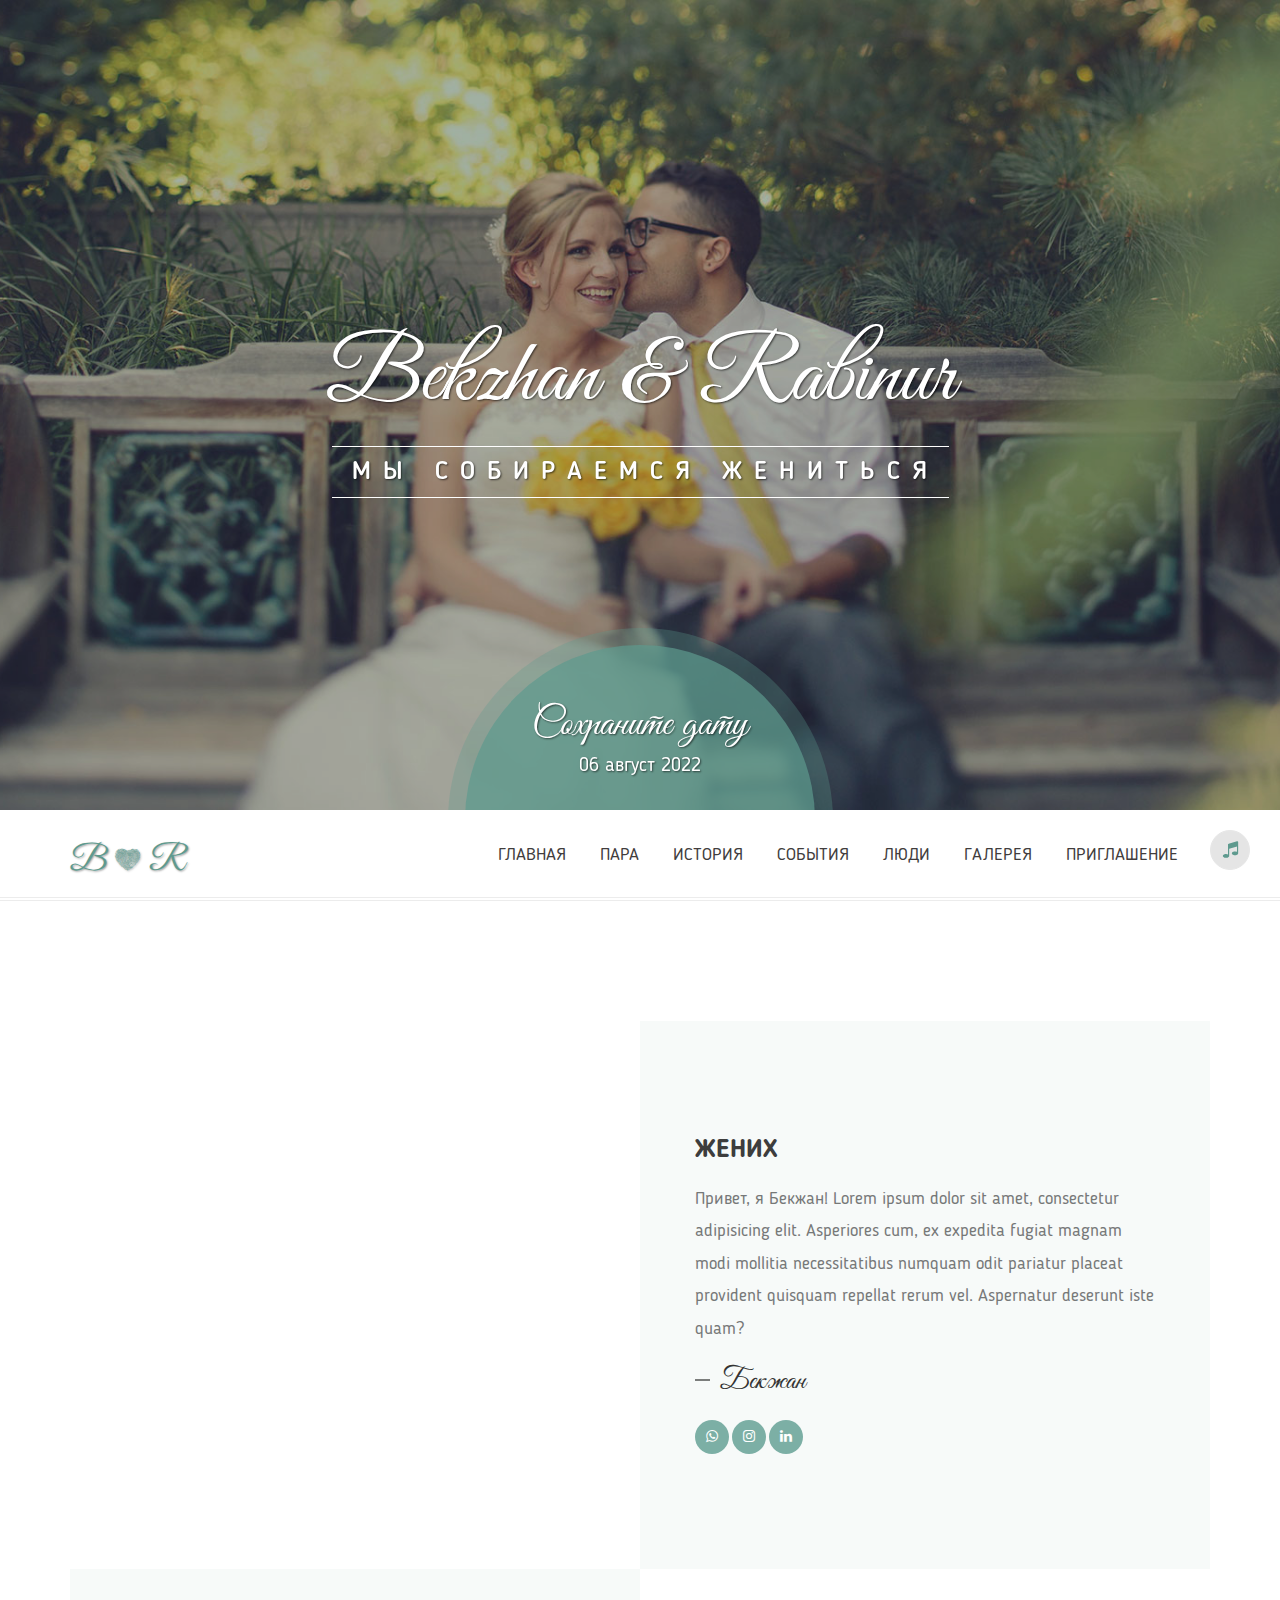
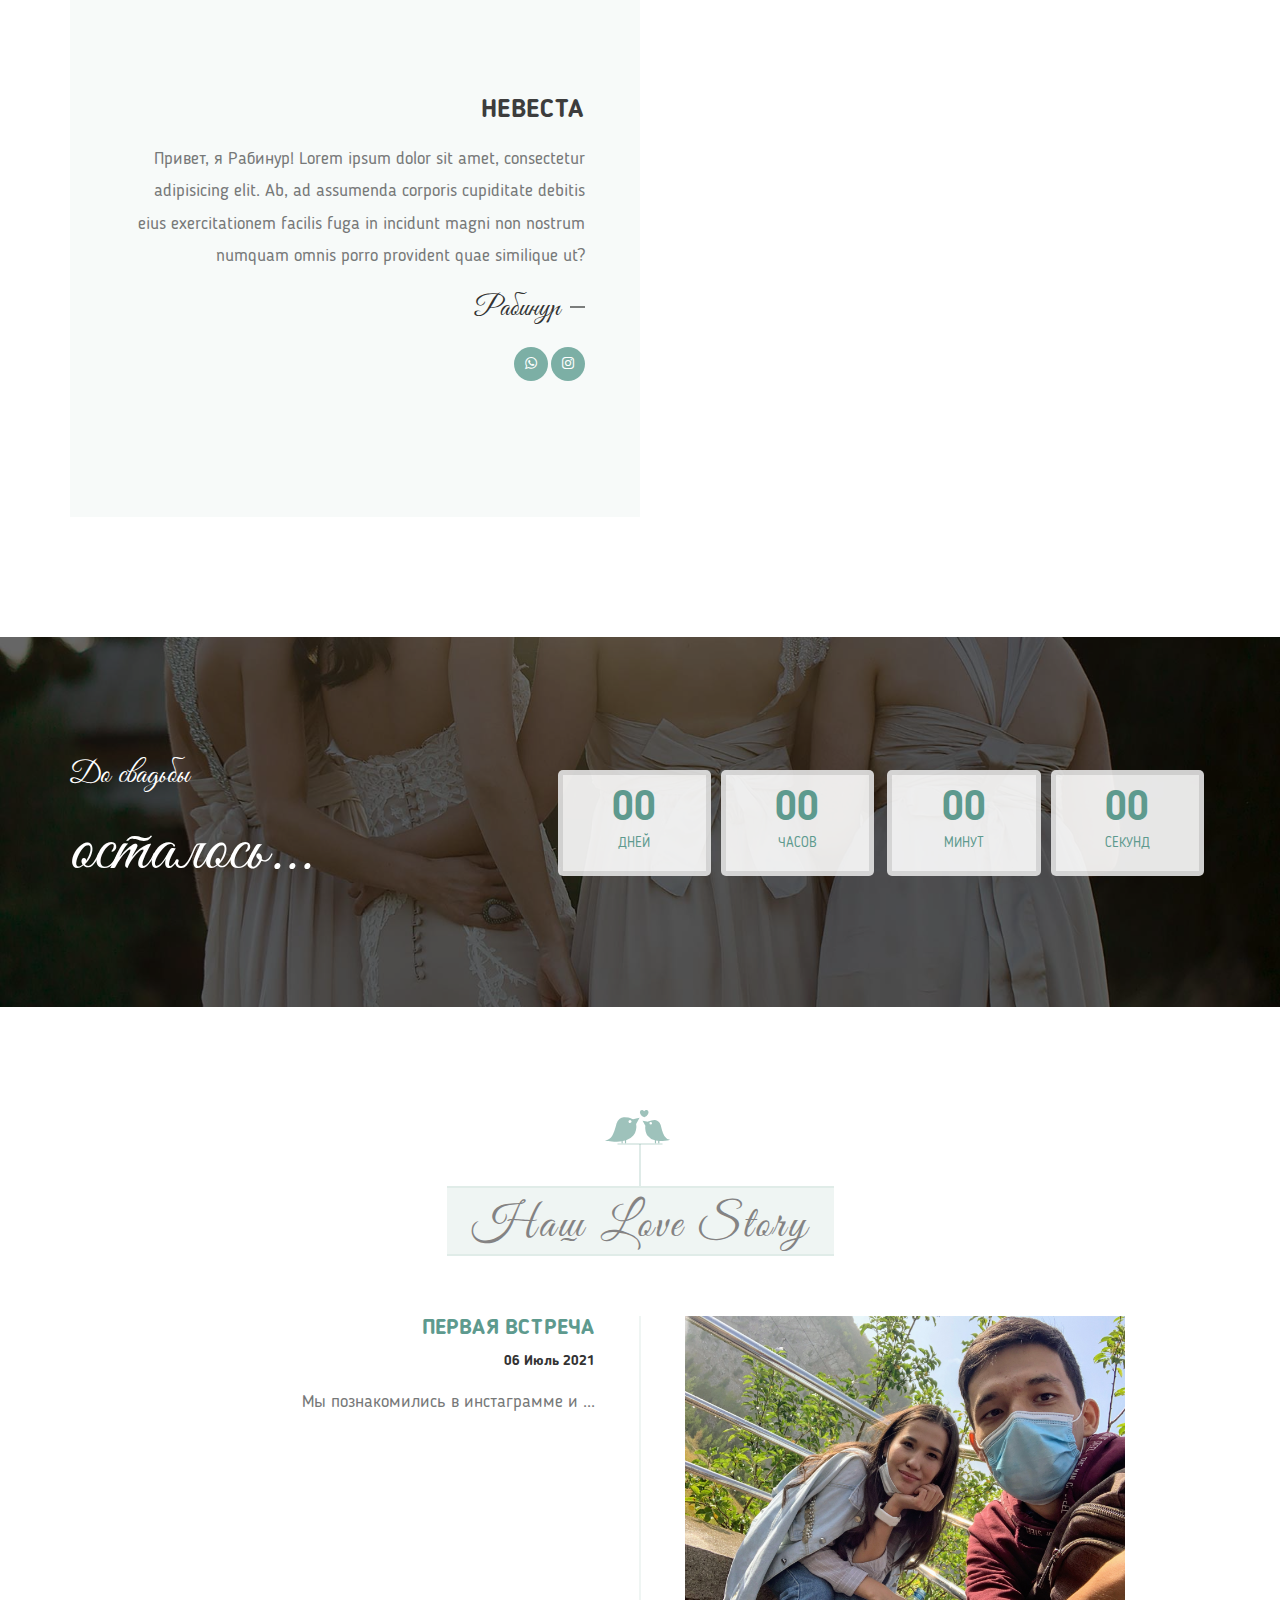
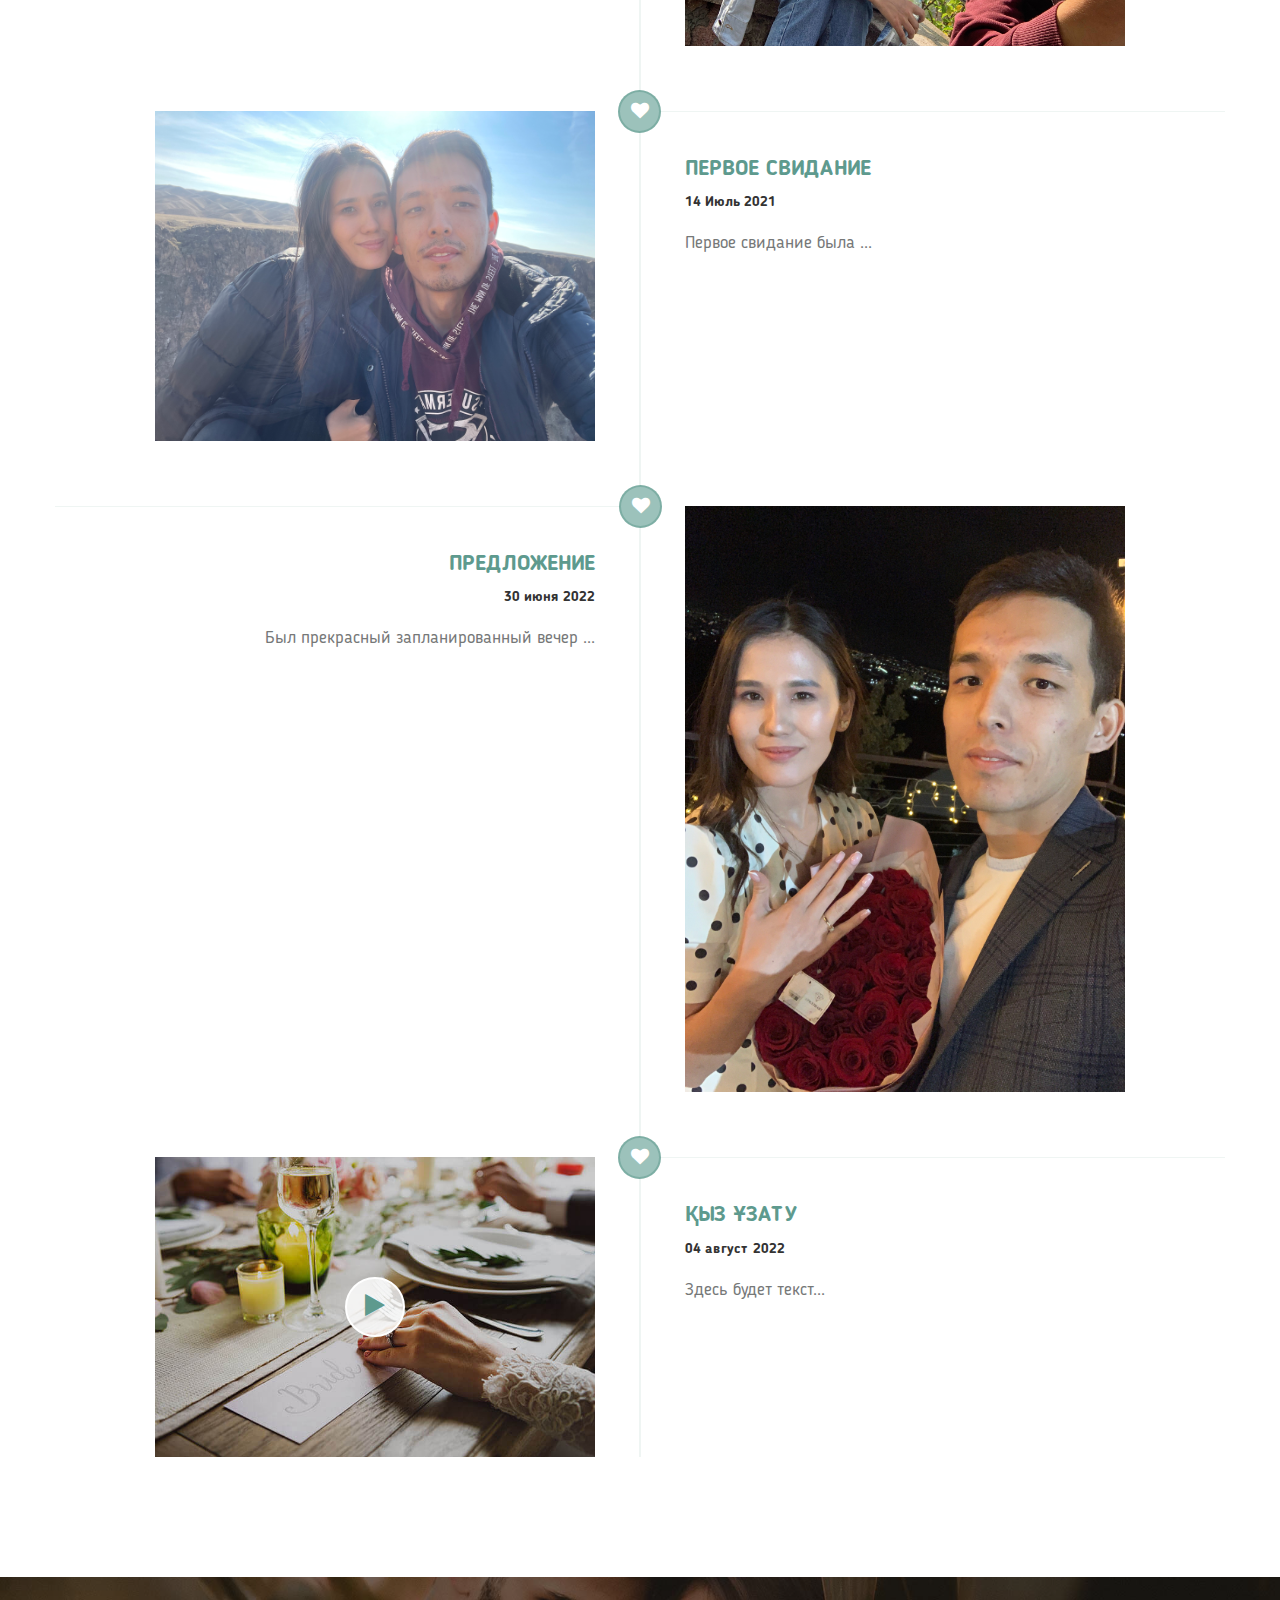
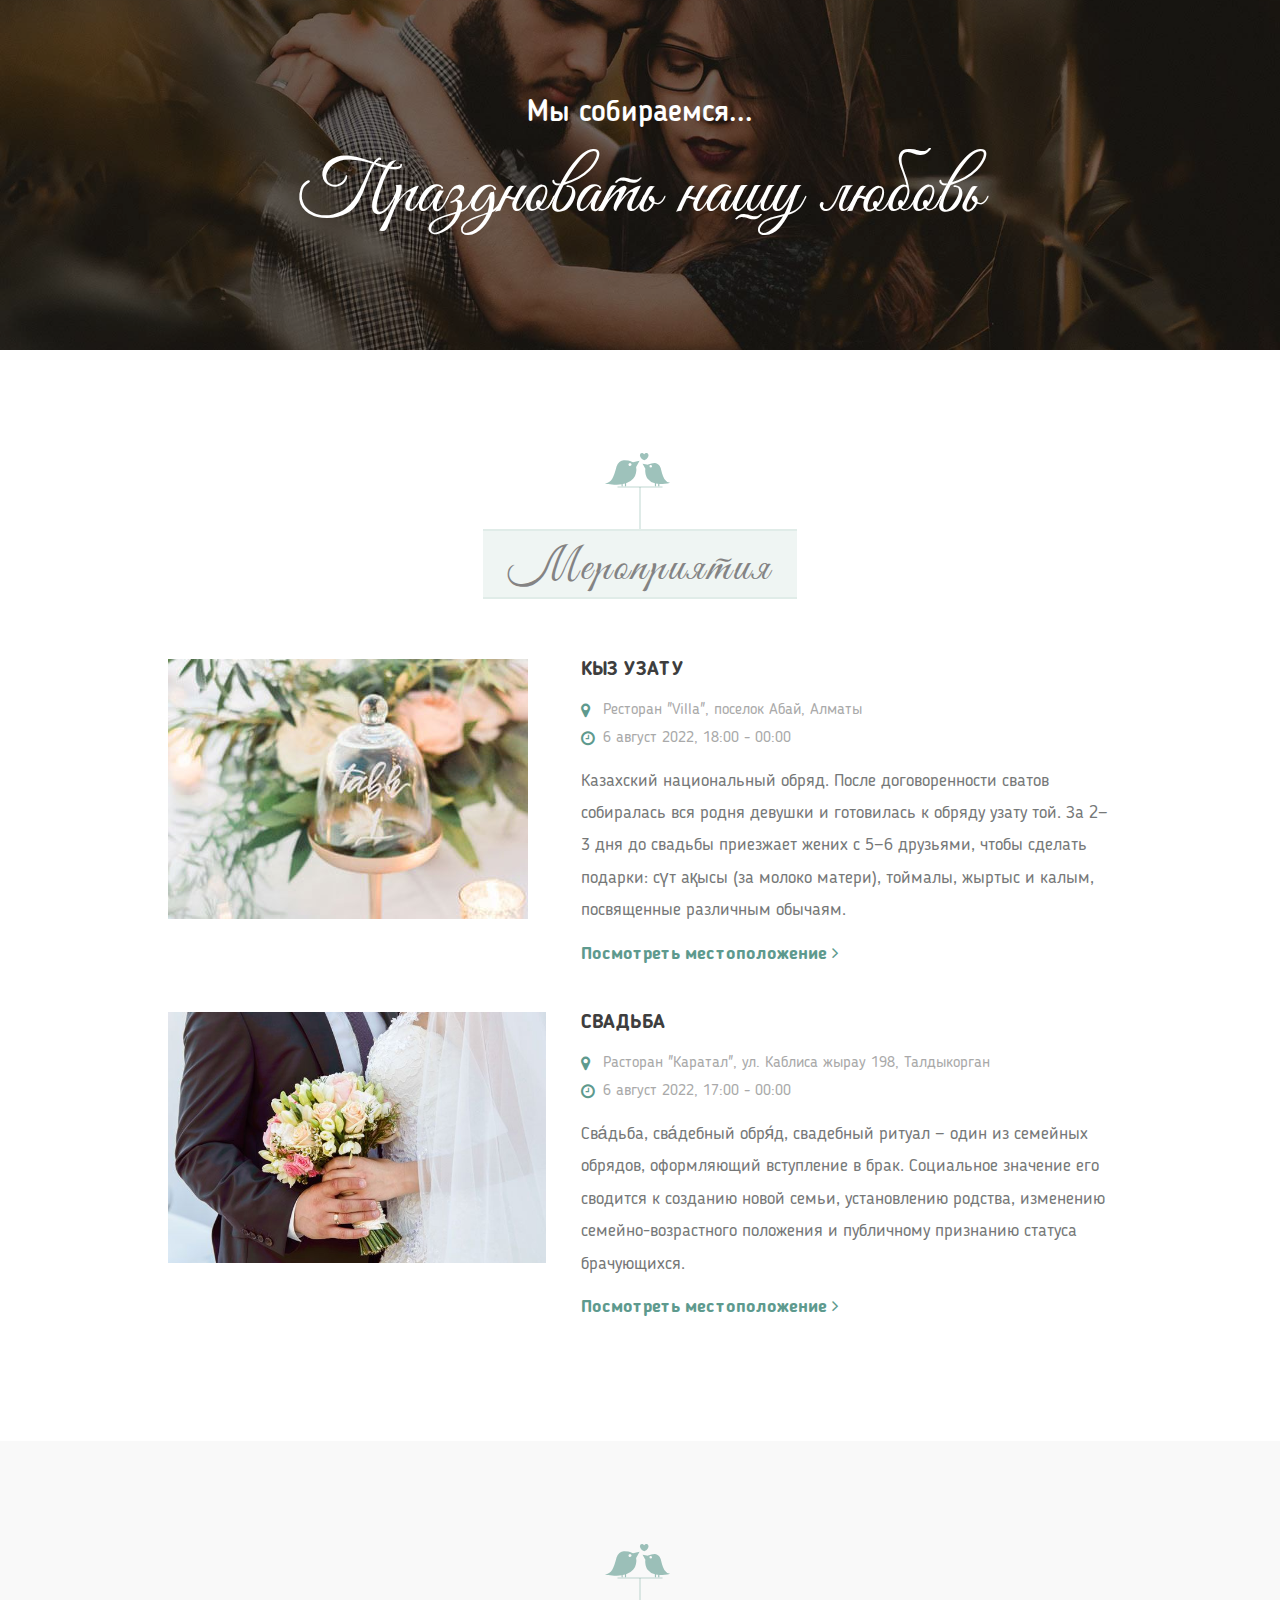
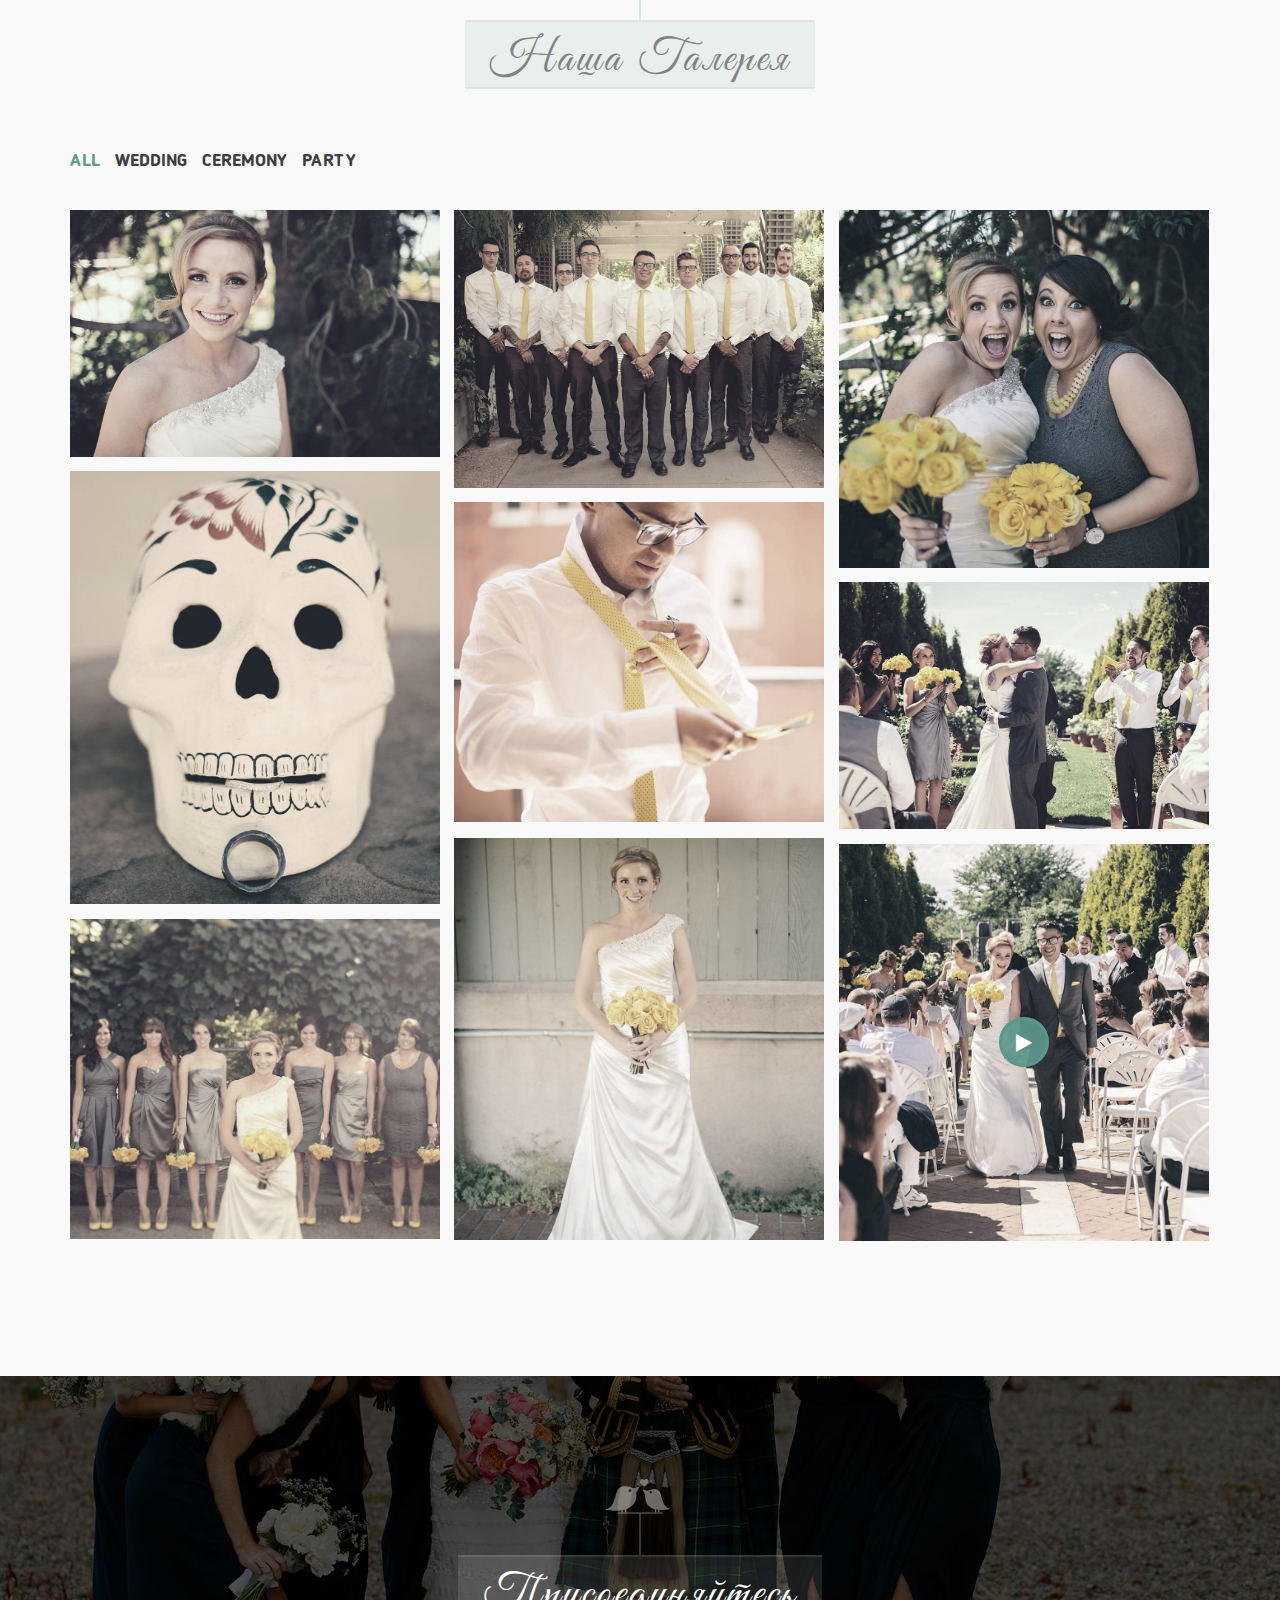
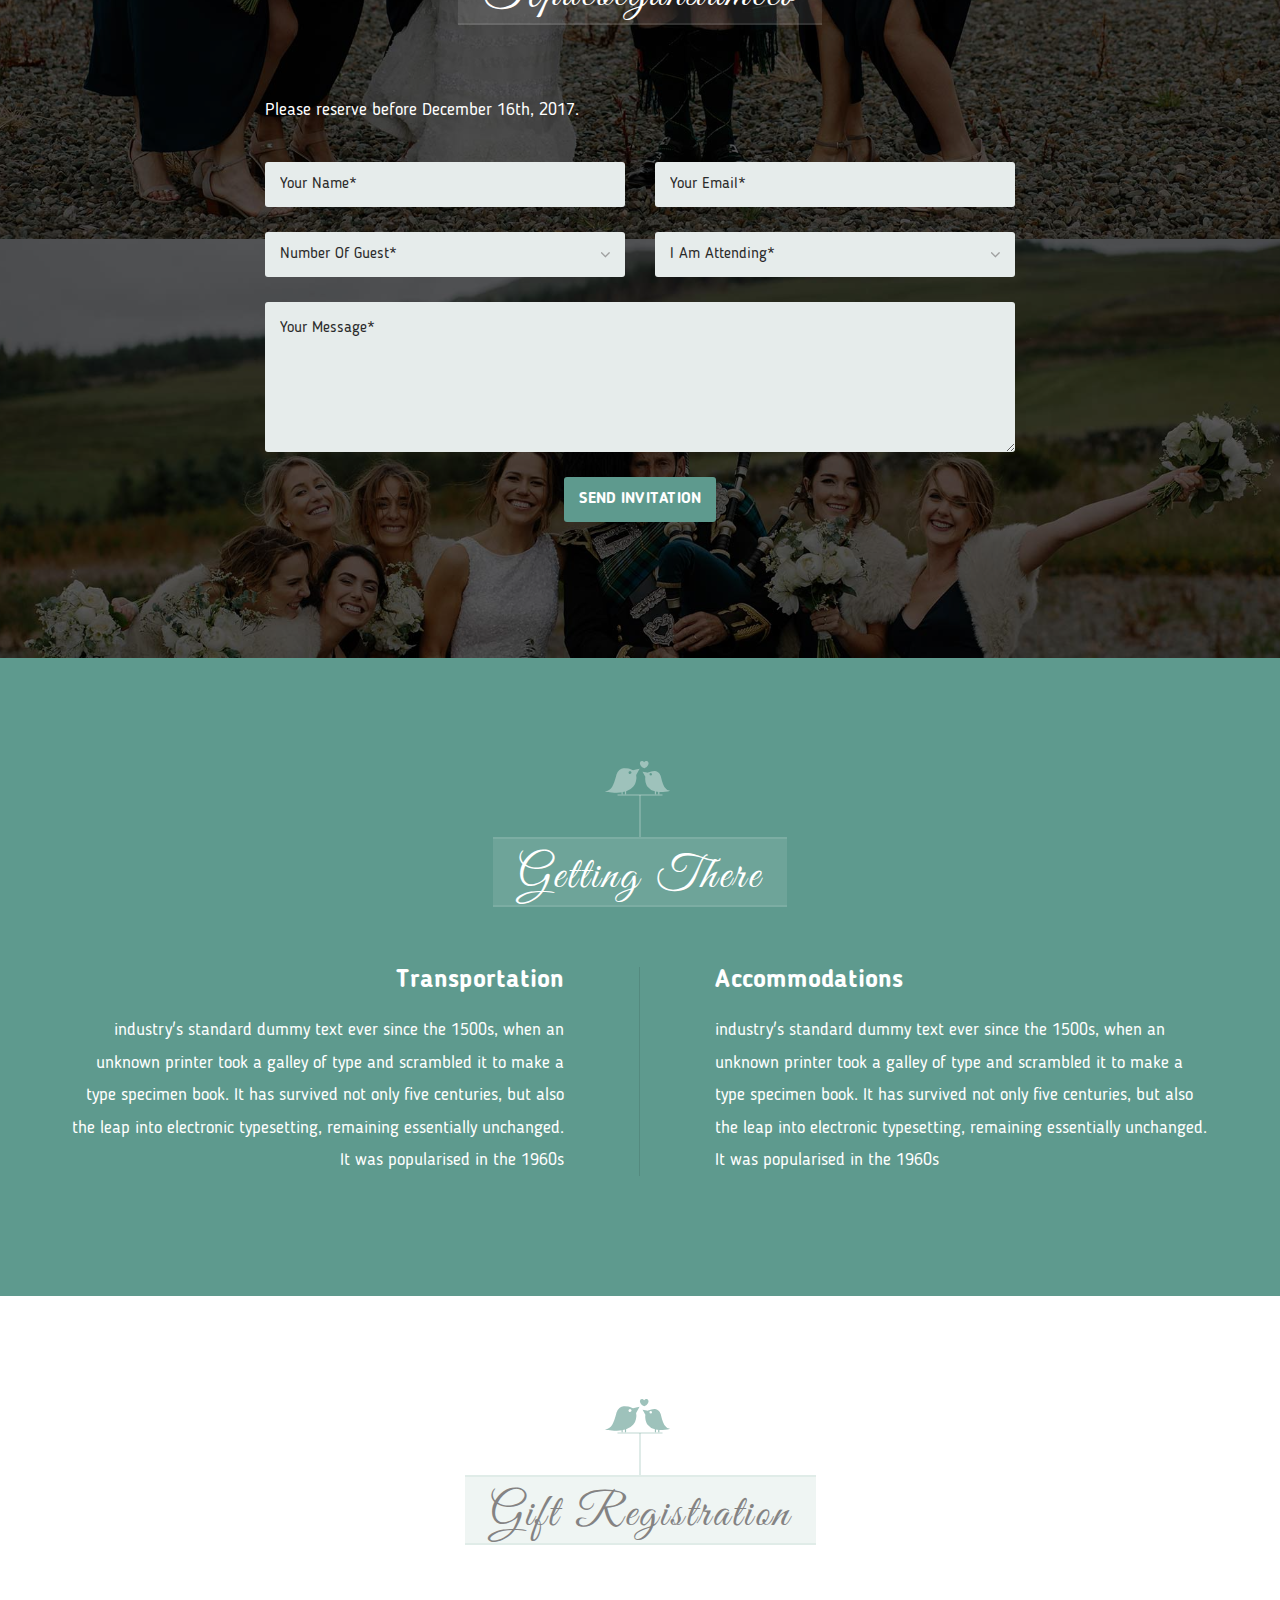
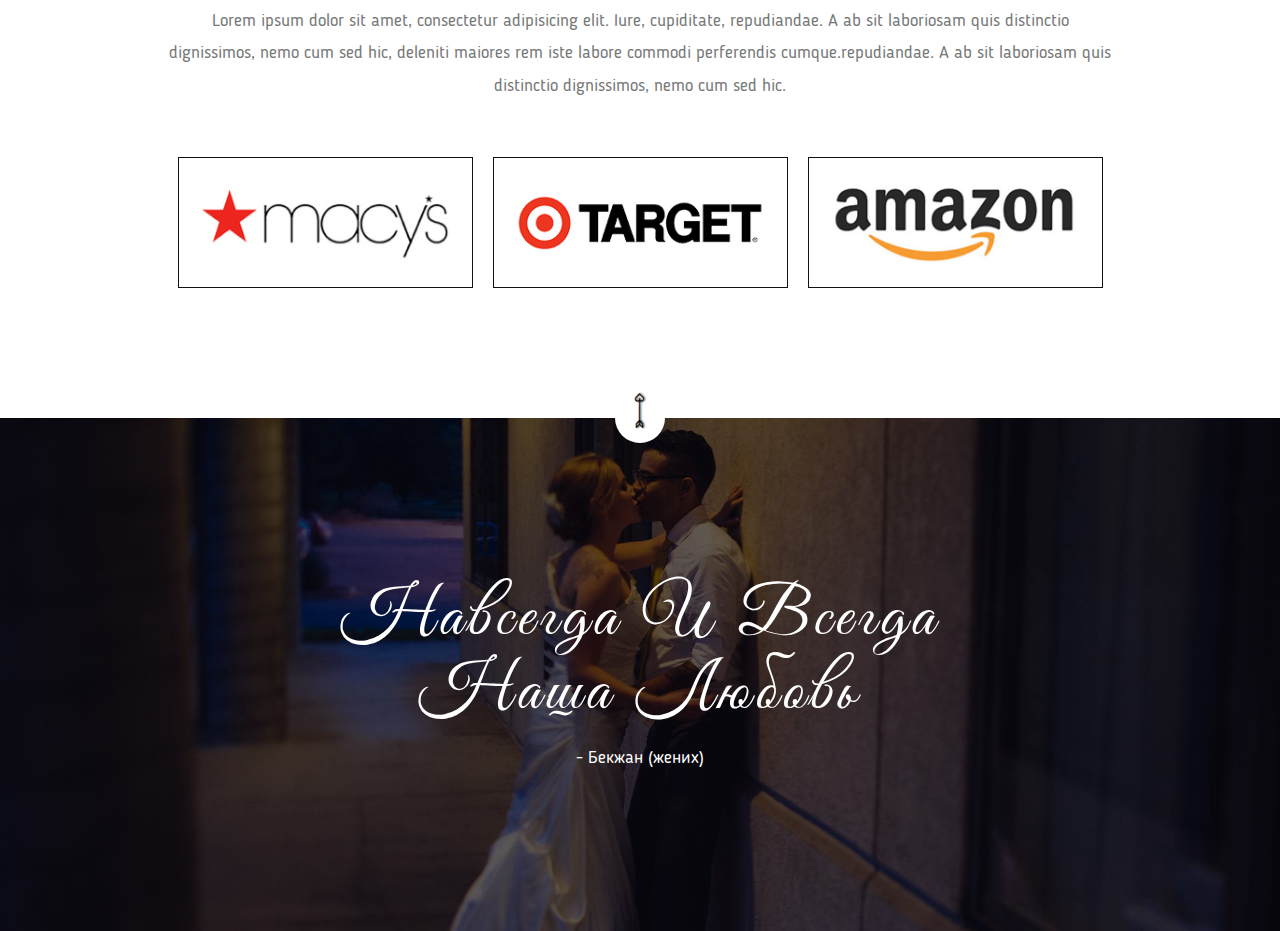
==== commit ecd1a332: "develop" ====
--- a/index.html
+++ b/index.html
@@ -8,7 +8,7 @@
     <meta name="viewport" content="width=device-width, initial-scale=1">
 
     <!-- Page Title -->
-    <title> Lovly Wedding - Responsive Wedding Template </title>
+    <title>Свадьба: Бекжан + Рабинур</title>
 
     <!-- Favicon and Touch Icons -->
     <link href="images/favicon/favicon.png" rel="shortcut icon" type="image/png">
@@ -66,7 +66,7 @@
         </button>
 
         <div class="music-holder">
-            <iframe src="https://w.soundcloud.com/player/?url=https%3A//api.soundcloud.com/tracks/65660780&amp;auto_play=true&amp;hide_related=false&amp;show_comments=true&amp;show_user=true&amp;show_reposts=false&amp;visual=true"></iframe>
+            <iframe src="https://w.soundcloud.com/player/?url=https%3A//api.soundcloud.com/tracks/124365265&amp;auto_play=true&amp;hide_related=false&amp;show_comments=true&amp;show_user=true&amp;show_reposts=false&amp;visual=true"></iframe>
         </div>
     </div>
     <!-- end music box -->
@@ -85,30 +85,31 @@
         </div>
         <div class="wedding-announcement">
             <div class="couple-name-merried-text">
-                <h2 class="wow slideInUp" data-wow-duration="1s">Suntina &amp; Famico</h2>
+                <h2 class="wow slideInUp" data-wow-duration="1s">Bekzhan &amp; Rabinur</h2>
                 <div class="married-text wow fadeIn" data-wow-delay="1s">
                     <h4 class="">
-                        <span class=" wow fadeInUp" data-wow-delay="1.05s">W</span>
-                        <span class=" wow fadeInUp" data-wow-delay="1.10s">e</span>
-                        <span class=" wow fadeInUp" data-wow-delay="1.15s">'</span>
-                        <span class=" wow fadeInUp" data-wow-delay="1.20s">r</span>
-                        <span class=" wow fadeInUp" data-wow-delay="1.25s">e</span>
+                        <span class=" wow fadeInUp" data-wow-delay="1.05s">М</span>
+                        <span class=" wow fadeInUp" data-wow-delay="1.10s">ы</span>
                         <span>&nbsp;</span>
-                        <span class=" wow fadeInUp" data-wow-delay="1.30s">g</span>
-                        <span class=" wow fadeInUp" data-wow-delay="1.35s">e</span>
-                        <span class=" wow fadeInUp" data-wow-delay="1.40s">t</span>
-                        <span class=" wow fadeInUp" data-wow-delay="1.45s">t</span>
-                        <span class=" wow fadeInUp" data-wow-delay="1.50s">i</span>
-                        <span class=" wow fadeInUp" data-wow-delay="1.55s">n</span>
-                        <span class=" wow fadeInUp" data-wow-delay="1.60s">g</span>
+                        <span class=" wow fadeInUp" data-wow-delay="1.15s">с</span>
+                        <span class=" wow fadeInUp" data-wow-delay="1.20s">о</span>
+                        <span class=" wow fadeInUp" data-wow-delay="1.25s">б</span>
+                        <span class=" wow fadeInUp" data-wow-delay="1.30s">и</span>
+                        <span class=" wow fadeInUp" data-wow-delay="1.35s">р</span>
+                        <span class=" wow fadeInUp" data-wow-delay="1.40s">а</span>
+                        <span class=" wow fadeInUp" data-wow-delay="1.45s">е</span>
+                        <span class=" wow fadeInUp" data-wow-delay="1.50s">м</span>
+                        <span class=" wow fadeInUp" data-wow-delay="1.55s">с</span>
+                        <span class=" wow fadeInUp" data-wow-delay="1.60s">я</span>
                         <span>&nbsp;</span>
-                        <span class=" wow fadeInUp" data-wow-delay="1.65s">m</span>
-                        <span class=" wow fadeInUp" data-wow-delay="1.70s">a</span>
-                        <span class=" wow fadeInUp" data-wow-delay="1.75s">r</span>
-                        <span class=" wow fadeInUp" data-wow-delay="1.80s">r</span>
-                        <span class=" wow fadeInUp" data-wow-delay="1.85s">i</span>
-                        <span class=" wow fadeInUp" data-wow-delay="1.90s">e</span>
-                        <span class=" wow fadeInUp" data-wow-delay="1.95s">d</span>
+                        <span class=" wow fadeInUp" data-wow-delay="1.65s">ж</span>
+                        <span class=" wow fadeInUp" data-wow-delay="1.70s">е</span>
+                        <span class=" wow fadeInUp" data-wow-delay="1.75s">н</span>
+                        <span class=" wow fadeInUp" data-wow-delay="1.80s">и</span>
+                        <span class=" wow fadeInUp" data-wow-delay="1.85s">т</span>
+                        <span class=" wow fadeInUp" data-wow-delay="1.90s">ь</span>
+                        <span class=" wow fadeInUp" data-wow-delay="1.95s">с</span>
+                        <span class=" wow fadeInUp" data-wow-delay="2.00s">я</span>
 
                     </h4>
                 </div>
@@ -116,8 +117,8 @@
             </div>
 
             <div class="save-the-date">
-                <h4>Save the date</h4>
-                <span class="date">25 DEC 2017</span>
+                <h4>Сохраните дату</h4>
+                <span class="date">06 август 2022</span>
             </div>
         </div>
     </section>
@@ -135,19 +136,19 @@
                         <span class="icon-bar"></span>
                     </button>
                     <div class="couple-logo">
-                        <h1><a href="#home">S <i class="fi flaticon-shape-1"></i> F</a></h1>
+                        <h1><a href="#home">B <i class="fi flaticon-shape-1"></i> R</a></h1>
                     </div>
                 </div>
                 <div id="navbar" class="navbar-collapse collapse navbar-right navigation-holder">
                     <button class="close-navbar"><i class="fa fa-close"></i></button>
                     <ul class="nav navbar-nav">
-                        <li><a href="#home">Home</a></li>
-                        <li><a href="#couple">Couple</a></li>
-                        <li><a href="#story">Story</a></li>
-                        <li><a href="#events">Events</a></li>
-                        <li><a href="#people">People</a></li>
-                        <li><a href="#gallery">Gallery</a></li>
-                        <li><a href="#rsvp">RSVP</a></li>
+                        <li><a href="#home">Главная</a></li>
+                        <li><a href="#couple">Пара</a></li>
+                        <li><a href="#story">История</a></li>
+                        <li><a href="#events">События</a></li>
+                        <li><a href="#people">Люди</a></li>
+                        <li><a href="#gallery">Галерея</a></li>
+                        <li><a href="#rsvp">Приглашение</a></li>
                     </ul>
                 </div><!-- end of nav-collapse -->
             </div><!-- end of container -->
@@ -167,14 +168,13 @@
                         </div>
                         <div class="details">
                             <div class="details-inner">
-                                <h3>The groom</h3>
-                                <p>Hi I am suntina , dummy text of the printing and typesetting industry. Lorem Ipsum has been the industry's standard dummy text ever since the 1500s, when an unknown printer took a galley of type and scrambled it to make a type specimen book. It has survived not only five centuries.</p>
-                                <span class="signature">Suntina</span>
+                                <h3>Жених</h3>
+                                <p>Привет, я Бекжан! Lorem ipsum dolor sit amet, consectetur adipisicing elit. Asperiores cum, ex expedita fugiat magnam modi mollitia necessitatibus numquam odit pariatur placeat provident quisquam repellat rerum vel. Aspernatur deserunt iste quam?</p>
+                                <span class="signature">Бекжан</span>
                                 <ul class="social-links">
-                                    <li><a href="#"><i class="fa fa-facebook"></i></a></li>
-                                    <li><a href="#"><i class="fa fa-twitter"></i></a></li>
-                                    <li><a href="#"><i class="fa fa-pinterest"></i></a></li>
-                                    <li><a href="#"><i class="fa fa-google-plus"></i></a></li>
+                                    <li><a href="https://api.whatsapp.com/send/?phone=77784413502" target="_blank"><i class="fa fa-whatsapp"></i></a></li>
+                                    <li><a href="https://www.instagram.com/bseitkali" target="_blank"><i class="fa fa-instagram"></i></a></li>
+                                    <li><a href="https://www.linkedin.com/in/bekzhan-seitkali-65a281114" target="_blank"><i class="fa fa-linkedin"></i></a></li>
                                 </ul>
                             </div>
                         </div>
@@ -182,14 +182,12 @@
                     <div class="gb bride">
                         <div class="details">
                             <div class="details-inner">
-                                <h3>The Bride</h3>
-                                <p>Hi I am suntina , dummy text of the printing and typesetting industry. Lorem Ipsum has been the industry's standard dummy text ever since the 1500s, when an unknown printer took a galley of type and scrambled it to make a type specimen book. It has survived not only five centuries.</p>
-                                <span class="signature">Famico</span>
+                                <h3>Невеста</h3>
+                                <p>Привет, я Рабинур! Lorem ipsum dolor sit amet, consectetur adipisicing elit. Ab, ad assumenda corporis cupiditate debitis eius exercitationem facilis fuga in incidunt magni non nostrum numquam omnis porro provident quae similique ut?</p>
+                                <span class="signature">Рабинур</span>
                                 <ul class="social-links">
-                                    <li><a href="#"><i class="fa fa-facebook"></i></a></li>
-                                    <li><a href="#"><i class="fa fa-twitter"></i></a></li>
-                                    <li><a href="#"><i class="fa fa-pinterest"></i></a></li>
-                                    <li><a href="#"><i class="fa fa-google-plus"></i></a></li>
+                                    <li><a href="https://api.whatsapp.com/send/?phone=77023032242" target="_blank"><i class="fa fa-whatsapp"></i></a></li>
+                                    <li><a href="https://www.instagram.com/rabinurye" target="_blank"><i class="fa fa-instagram"></i></a></li>
                                 </ul>
                             </div>
                         </div>
@@ -209,7 +207,7 @@
         <div class="container">
             <div class="row">
                 <div class="col col-md-4">
-                    <h2><span>We are waiting for.....</span> The adventure</h2>
+                    <h2><span>До свадьбы</span> осталось...</h2>
                 </div>
                 <div class="col col-md-7 col-md-offset-1">
                     <div class="count-down-clock">
@@ -231,7 +229,7 @@
                 <div class="col col-xs-12">
                     <div class="section-title">
                         <div class="vertical-line"><span><i class="fi flaticon-two"></i></span></div>
-                        <h2>Our love story</h2>
+                        <h2>Наш love story</h2>
                     </div>
                 </div>
             </div> <!-- end section-title -->
@@ -242,9 +240,9 @@
                         <div class="row">
                             <div class="col col-md-6">
                                 <div class="story-text right-align-text">
-                                    <h3>First meet</h3>
-                                    <span class="date">Jan 12 2017</span>
-                                    <p>A wonderful serenity has taken possession of my entire soul, like these sweet mornings of spring which I enjoy with my whole heart. I am alone, and feel the charm of existence in this spot, which was created for the bliss of souls like mine. I am so happy, my dear friend, </p>
+                                    <h3>Первая встреча</h3>
+                                    <span class="date">06 Июль 2021</span>
+                                    <p>Мы познакомились в инстаграмме и ...</p>
                                 </div>
                             </div>
                             <div class="col col-md-6">
@@ -265,9 +263,9 @@
                                         <i class="fa fa-heart"></i>
                                     </span>
                                 <div class="story-text">
-                                    <h3>First date</h3>
-                                    <span class="date">Feb 14 2017</span>
-                                    <p>A wonderful serenity has taken possession of my entire soul, like these sweet mornings of spring which I enjoy with my whole heart. I am alone, and feel the charm of existence in this spot, which was created for the bliss of souls like mine. I am so happy, my dear friend, </p>
+                                    <h3>Первое свидание</h3>
+                                    <span class="date">14 Июль 2021</span>
+                                    <p>Первое свидание была ...</p>
                                 </div>
                             </div>
                         </div>
@@ -277,9 +275,9 @@
                                         <i class="fa fa-heart"></i>
                                     </span>
                                 <div class="story-text right-align-text">
-                                    <h3>Proposal</h3>
-                                    <span class="date">Apr 14 2017</span>
-                                    <p>A wonderful serenity has taken possession of my entire soul, like these sweet mornings of spring which I enjoy with my whole heart. I am alone, and feel the charm of existence in this spot, which was created for the bliss of souls like mine. I am so happy, my dear friend, </p>
+                                    <h3>Предложение</h3>
+                                    <span class="date">30 июня 2022</span>
+                                    <p>Был прекрасный запланированный вечер ...</p>
                                 </div>
                             </div>
                             <div class="col col-md-6">
@@ -293,7 +291,7 @@
                             <div class="col col-md-6">
                                 <div class="img-holder video-holder">
                                     <img src="images/story/img-8.jpg" alt class="img img-responsive">
-                                    <a href="https://www.youtube.com/embed/XSGBVzeBUbk?autoplay=1" data-type="iframe" class="video-play-btn">
+                                    <a href="https://www.youtube.com/embed/5qap5aO4i9A?autoplay=1" data-type="iframe" class="video-play-btn">
                                         <i class="fa fa-play"></i>
                                     </a>
                                 </div>
@@ -303,9 +301,9 @@
                                         <i class="fa fa-heart"></i>
                                     </span>
                                 <div class="story-text">
-                                    <h3>Enagagement</h3>
-                                    <span class="date">Jul 14 2017</span>
-                                    <p>A wonderful serenity has taken possession of my entire soul, like these sweet mornings of spring which I enjoy with my whole heart. I am alone, and feel the charm of existence in this spot, which was created for the bliss of souls like mine. I am so happy, my dear friend, </p>
+                                    <h3>Қыз ұзату</h3>
+                                    <span class="date">04 август 2022</span>
+                                    <p>Здесь будет текст...</p>
                                 </div>
                             </div>
                         </div>
@@ -322,7 +320,7 @@
         <div class="container">
             <div class="row">
                 <div class="col col-xs-12">
-                    <h2><span>We are going to...</span> Celebrate Our Love</h2>
+                    <h2><span>Мы собираемся...</span> Праздновать нашу любовь</h2>
                 </div>
             </div> <!-- end row -->
         </div> <!-- end container -->
@@ -338,7 +336,7 @@
                 <div class="col col-xs-12">
                     <div class="section-title">
                         <div class="vertical-line"><span><i class="fi flaticon-two"></i></span></div>
-                        <h2>Wedding events</h2>
+                        <h2>Мероприятия</h2>
                     </div>
                 </div>
             </div> <!-- end section-title -->
@@ -350,14 +348,14 @@
                             <img src="images/events/img-1.jpg" alt class="img img-responsive">
                         </div>
                         <div class="details">
-                            <h3>The reception</h3>
+                            <h3>Кыз узату</h3>
                             <ul>
-                                <li><i class="fa fa-map-marker"></i> 32 big bro road, Chanpai, London.</li>
-                                <li><i class="fa fa-clock-o"></i> Nov 25 2017, 9AM - 5PM</li>
+                                <li><i class="fa fa-map-marker"></i> Ресторан "Villa", поселок Абай, Алматы</li>
+                                <li><i class="fa fa-clock-o"></i> 6 август 2022, 18:00 - 00:00</li>
                             </ul>
-                            <p>when an unknown printer took a galley of type and scrambled it to make a type specimen book. It has survived not only five centuries, but also the leap into electronic typesetting, remaining essentially unchanged. </p>
-                            <a class="see-location-btn popup-gmaps" href="https://www.google.com/maps/embed?pb=!1m18!1m12!1m3!1d25211.21212385712!2d144.95275648773628!3d-37.82748510398018!2m3!1f0!2f0!3f0!3m2!1i1024!2i768!4f13.1!3m3!1m2!1s0x6ad642af0f11fd81%3A0x5045675218ce7e0!2zTWVsYm91cm5lIFZJQyAzMDA0LCDgpoXgprjgp43gpp_gp43gprDgp4fgprLgpr_gpq_gprzgpr4!5e0!3m2!1sbn!2sbd!4v1503742051881">
-                                See location <i class="fa fa-angle-right"></i>
+                            <p>Казахский национальный обряд. После договоренности сватов собиралась вся родня девушки и готовилась к обряду узату той. За 2—3 дня до свадьбы приезжает жених с 5—6 друзьями, чтобы сделать подарки: сүт ақысы (за молоко матери), тоймалы, жыртыс и калым, посвященные различным обычаям.</p>
+                            <a class="see-location-btn popup-gmaps" href="https://www.google.com/maps/embed?pb=!1m18!1m12!1m3!1d2907.7924649300603!2d76.76639732030657!3d43.213842081981255!2m3!1f0!2f0!3f0!3m2!1i1024!2i768!4f13.1!3m3!1m2!1s0x0%3A0x7f180ccb68c38bb2!2zNDPCsDEyJzQ5LjgiTiA3NsKwNDYnMDUuMyJF!5e0!3m2!1sru!2skz!4v1656969317778!5m2!1sru!2skz">
+                                Посмотреть местоположение <i class="fa fa-angle-right"></i>
                             </a>
                         </div>
                     </div>
@@ -366,14 +364,14 @@
                             <img src="images/events/img-2.jpg" alt class="img img-responsive">
                         </div>
                         <div class="details">
-                            <h3>Wedding party</h3>
+                            <h3>Свадьба</h3>
                             <ul>
-                                <li><i class="fa fa-map-marker"></i> 32 big bro road, Chanpai, London.</li>
-                                <li><i class="fa fa-clock-o"></i> Nov 25 2017, 9AM - 5PM</li>
+                                <li><i class="fa fa-map-marker"></i> Расторан "Каратал", ул. Каблиса жырау 198, Талдыкорган</li>
+                                <li><i class="fa fa-clock-o"></i> 6 август 2022, 17:00 - 00:00</li>
                             </ul>
-                            <p>when an unknown printer took a galley of type and scrambled it to make a type specimen book. It has survived not only five centuries, but also the leap into electronic typesetting, remaining essentially unchanged. </p>
-                            <a class="see-location-btn popup-gmaps" href="https://www.google.com/maps/embed?pb=!1m18!1m12!1m3!1d3152.0160484383277!2d144.99053291585201!3d-37.81309307975254!2m3!1f0!2f0!3f0!3m2!1i1024!2i768!4f13.1!3m3!1m2!1s0x6ad642ef89a7e023%3A0xb1353055e38c1ab8!2sNew+York+Tomato+Cafe!5e0!3m2!1sbn!2sbd!4v1503743893919">
-                                See location <i class="fa fa-angle-right"></i>
+                            <p>Сва́дьба, сва́дебный обря́д, свадебный ритуал — один из семейных обрядов, оформляющий вступление в брак. Социальное значение его сводится к созданию новой семьи, установлению родства, изменению семейно-возрастного положения и публичному признанию статуса брачующихся.  </p>
+                            <a class="see-location-btn popup-gmaps" href="https://www.google.com/maps/embed?pb=!1m18!1m12!1m3!1d853.4251758251578!2d78.35303535882655!3d45.00854120836481!2m3!1f0!2f0!3f0!3m2!1i1024!2i768!4f13.1!3m3!1m2!1s0x427efe2194809671%3A0x2f77aeb1d6465946!2z0KDQtdGB0YLQvtGA0LDQvSAi0prQsNGA0LDRgtCw0Lsi!5e0!3m2!1sru!2skz!4v1656969733646!5m2!1sru!2skz">
+                                Посмотреть местоположение <i class="fa fa-angle-right"></i>
                             </a>
                         </div>
                     </div>
@@ -385,7 +383,7 @@
 
 
     <!-- start inportant-people-section -->
-    <section class="inportant-people-section section-padding" id="people">
+    <!--<section class="inportant-people-section section-padding" id="people">
         <div class="container">
             <div class="row">
                 <div class="col col-xs-12">
@@ -394,7 +392,7 @@
                         <h2>Groomsmen &amp; Bridesmaid</h2>
                     </div>
                 </div>
-            </div> <!-- end section-title -->
+            </div>
 
             <div class="row">
                 <div class="col col-xs-12">
@@ -623,9 +621,9 @@
                         </div>
                     </div>
                 </div>
-            </div> <!-- end row -->
-        </div> <!-- end container -->
-    </section>
+            </div>
+        </div>
+    </section> -->
     <!-- end inportant-people-section -->
 
 
@@ -636,7 +634,7 @@
                 <div class="col col-xs-12">
                     <div class="section-title">
                         <div class="vertical-line"><span><i class="fi flaticon-two"></i></span></div>
-                        <h2>Our gallery</h2>
+                        <h2>Наша галерея</h2>
                     </div>
                 </div>
             </div> <!-- end section-title -->
@@ -719,7 +717,7 @@
                 <div class="col col-xs-12">
                     <div class="section-title-white">
                         <div class="vertical-line"><span><i class="fi flaticon-two"></i></span></div>
-                        <h2>Join our party</h2>
+                        <h2>Присоединяйтесь</h2>
                     </div>
                 </div>
             </div> <!-- end section-title -->
@@ -845,8 +843,8 @@
         <div class="container">
             <div class="row">
                 <div class="col col-xs-12">
-                    <h2>Forever and Always Our Love</h2>
-                    <span>- Mick (The groom)</span>
+                    <h2>Навсегда и Всегда наша любовь</h2>
+                    <span>- Бекжан (жених)</span>
                 </div>
             </div> <!-- end row -->
         </div> <!-- end container -->
--- a/css/style.css
+++ b/css/style.css
@@ -28,7 +28,230 @@
 /*---------------------------
 	Fonts
 ----------------------------*/
-@import url("https://fonts.googleapis.com/css?family=Dosis:400,600,700|Great+Vibes");
+/*@import url("https://fonts.googleapis.com/css?family=Dosis:400,600,700|Great+Vibes");*/
+@font-face {
+  font-family: "Great Vibes";
+  src: url("../fonts/GoodVibesCyr.woff2") format("woff2");
+}
+
+
+@font-face {
+  font-family: 'Dosis';
+  src: url('../fonts/blogger-sans/BloggerSans-Bold.woff2') format('woff2'),
+  url('../fonts/blogger-sans/BloggerSans-Bold.woff') format('woff');
+  font-weight: bold;
+  font-style: normal;
+  font-display: swap;
+}
+
+@font-face {
+  font-family: 'Dosis';
+  src: url('../fonts/blogger-sans/BloggerSans-Bold.woff2') format('woff2'),
+  url('../fonts/blogger-sans/BloggerSans-Bold.woff') format('woff');
+  font-weight: bold;
+  font-style: normal;
+  font-display: swap;
+}
+
+@font-face {
+  font-family: 'Dosis';
+  src: url('../fonts/blogger-sans/BloggerSans.woff2') format('woff2'),
+  url('../fonts/blogger-sans/BloggerSans.woff') format('woff');
+  font-weight: normal;
+  font-style: normal;
+  font-display: swap;
+}
+
+@font-face {
+  font-family: 'Dosis';
+  src: url('../fonts/blogger-sans/BloggerSans.woff2') format('woff2'),
+  url('../fonts/blogger-sans/BloggerSans.woff') format('woff');
+  font-weight: normal;
+  font-style: normal;
+  font-display: swap;
+}
+
+@font-face {
+  font-family: 'Dosis';
+  src: url('../fonts/blogger-sans/BloggerSans.woff2') format('woff2'),
+  url('../fonts/blogger-sans/BloggerSans.woff') format('woff');
+  font-weight: normal;
+  font-style: normal;
+  font-display: swap;
+}
+
+@font-face {
+  font-family: 'Dosis';
+  src: url('../fonts/blogger-sans/BloggerSans-Bold.woff2') format('woff2'),
+  url('../fonts/blogger-sans/BloggerSans-Bold.woff') format('woff');
+  font-weight: bold;
+  font-style: normal;
+  font-display: swap;
+}
+
+@font-face {
+  font-family: 'Dosis';
+  src: url('../fonts/blogger-sans/BloggerSans-Italic.woff2') format('woff2'),
+  url('../fonts/blogger-sans/BloggerSans-Italic.woff') format('woff');
+  font-weight: normal;
+  font-style: italic;
+  font-display: swap;
+}
+
+@font-face {
+  font-family: 'Dosis';
+  src: url('../fonts/blogger-sans/BloggerSans-Italic.woff2') format('woff2'),
+  url('../fonts/blogger-sans/BloggerSans-Italic.woff') format('woff');
+  font-weight: normal;
+  font-style: italic;
+  font-display: swap;
+}
+
+@font-face {
+  font-family: 'Dosis';
+  src: url('../fonts/blogger-sans/BloggerSans-Light.woff2') format('woff2'),
+  url('../fonts/blogger-sans/BloggerSans-Light.woff') format('woff');
+  font-weight: 300;
+  font-style: normal;
+  font-display: swap;
+}
+
+@font-face {
+  font-family: 'Dosis';
+  src: url('../fonts/blogger-sans/BloggerSans-LightItalic.woff2') format('woff2'),
+  url('../fonts/blogger-sans/BloggerSans-LightItalic.woff') format('woff');
+  font-weight: 300;
+  font-style: italic;
+  font-display: swap;
+}
+
+@font-face {
+  font-family: 'Dosis';
+  src: url('../fonts/blogger-sans/BloggerSans-Light.woff2') format('woff2'),
+  url('../fonts/blogger-sans/BloggerSans-Light.woff') format('woff');
+  font-weight: 300;
+  font-style: normal;
+  font-display: swap;
+}
+
+@font-face {
+  font-family: 'Dosis';
+  src: url('../fonts/blogger-sans/BloggerSans-LightItalic.woff2') format('woff2'),
+  url('../fonts/blogger-sans/BloggerSans-LightItalic.woff') format('woff');
+  font-weight: 300;
+  font-style: italic;
+  font-display: swap;
+}
+
+@font-face {
+  font-family: 'Dosis';
+  src: url('../fonts/blogger-sans/BloggerSans-BoldItalic.woff2') format('woff2'),
+  url('../fonts/blogger-sans/BloggerSans-BoldItalic.woff') format('woff');
+  font-weight: bold;
+  font-style: italic;
+  font-display: swap;
+}
+
+@font-face {
+  font-family: 'Dosis';
+  src: url('../fonts/blogger-sans/BloggerSans-BoldItalic.woff2') format('woff2'),
+  url('../fonts/blogger-sans/BloggerSans-BoldItalic.woff') format('woff');
+  font-weight: bold;
+  font-style: italic;
+  font-display: swap;
+}
+
+@font-face {
+  font-family: 'Dosis';
+  src: url('../fonts/blogger-sans/BloggerSans-Light.woff2') format('woff2'),
+  url('../fonts/blogger-sans/BloggerSans-Light.woff') format('woff');
+  font-weight: 300;
+  font-style: normal;
+  font-display: swap;
+}
+
+@font-face {
+  font-family: 'Dosis';
+  src: url('../fonts/blogger-sans/BloggerSans-Italic.woff2') format('woff2'),
+  url('../fonts/blogger-sans/BloggerSans-Italic.woff') format('woff');
+  font-weight: normal;
+  font-style: italic;
+  font-display: swap;
+}
+
+@font-face {
+  font-family: 'Dosis';
+  src: url('../fonts/blogger-sans/BloggerSans-LightItalic.woff2') format('woff2'),
+  url('../fonts/blogger-sans/BloggerSans-LightItalic.woff') format('woff');
+  font-weight: 300;
+  font-style: italic;
+  font-display: swap;
+}
+
+@font-face {
+  font-family: 'Dosis';
+  src: url('../fonts/blogger-sans/BloggerSans-BoldItalic.woff2') format('woff2'),
+  url('../fonts/blogger-sans/BloggerSans-BoldItalic.woff') format('woff');
+  font-weight: bold;
+  font-style: italic;
+  font-display: swap;
+}
+
+@font-face {
+  font-family: 'Dosis';
+  src: url('../fonts/blogger-sans/BloggerSans-MediumItalic.woff2') format('woff2'),
+  url('../fonts/blogger-sans/BloggerSans-MediumItalic.woff') format('woff');
+  font-weight: 500;
+  font-style: italic;
+  font-display: swap;
+}
+
+@font-face {
+  font-family: 'Dosis';
+  src: url('../fonts/blogger-sans/BloggerSans-Medium.woff2') format('woff2'),
+  url('../fonts/blogger-sans/BloggerSans-Medium.woff') format('woff');
+  font-weight: 500;
+  font-style: normal;
+  font-display: swap;
+}
+
+@font-face {
+  font-family: 'Dosis';
+  src: url('../fonts/blogger-sans/BloggerSans-Medium.woff2') format('woff2'),
+  url('../fonts/blogger-sans/BloggerSans-Medium.woff') format('woff');
+  font-weight: 500;
+  font-style: normal;
+  font-display: swap;
+}
+
+@font-face {
+  font-family: 'Dosis';
+  src: url('../fonts/blogger-sans/BloggerSans-MediumItalic.woff2') format('woff2'),
+  url('../fonts/blogger-sans/BloggerSans-MediumItalic.woff') format('woff');
+  font-weight: 500;
+  font-style: italic;
+  font-display: swap;
+}
+
+@font-face {
+  font-family: 'Dosis';
+  src: url('../fonts/blogger-sans/BloggerSans-Medium.woff2') format('woff2'),
+  url('../fonts/blogger-sans/BloggerSans-Medium.woff') format('woff');
+  font-weight: 500;
+  font-style: normal;
+  font-display: swap;
+}
+
+@font-face {
+  font-family: 'Dosis';
+  src: url('../fonts/blogger-sans/BloggerSans-MediumItalic.woff2') format('woff2'),
+  url('../fonts/blogger-sans/BloggerSans-MediumItalic.woff') format('woff');
+  font-weight: 500;
+  font-style: italic;
+  font-display: swap;
+}
+
+
 /*--------------------------------------------------------------
 #0.1    Theme Reset Style
 --------------------------------------------------------------*/
@@ -1510,7 +1733,7 @@
   .header-style-1 #navbar > ul > li > a, .header-style-2 #navbar > ul > li > a {
     font-size: 18px;
     font-size: 1rem;
-    font-weight: 600;
+    font-weight: 400;
     color: #413d3d;
     padding: 35px 17px;
     text-transform: uppercase;
@@ -3145,6 +3368,7 @@
 --------------------------------------------------------------*/
 .gallery-section {
   /*** filter ***/
+  background: #f9f9f9;
 }
 
 .gallery-section .gallery-filters {
@@ -4063,4 +4287,4 @@
   border-radius: 0;
 }
 
-/*# sourceMappingURL=style.css.map */+/*# sourceMappingURL=style.css.map */
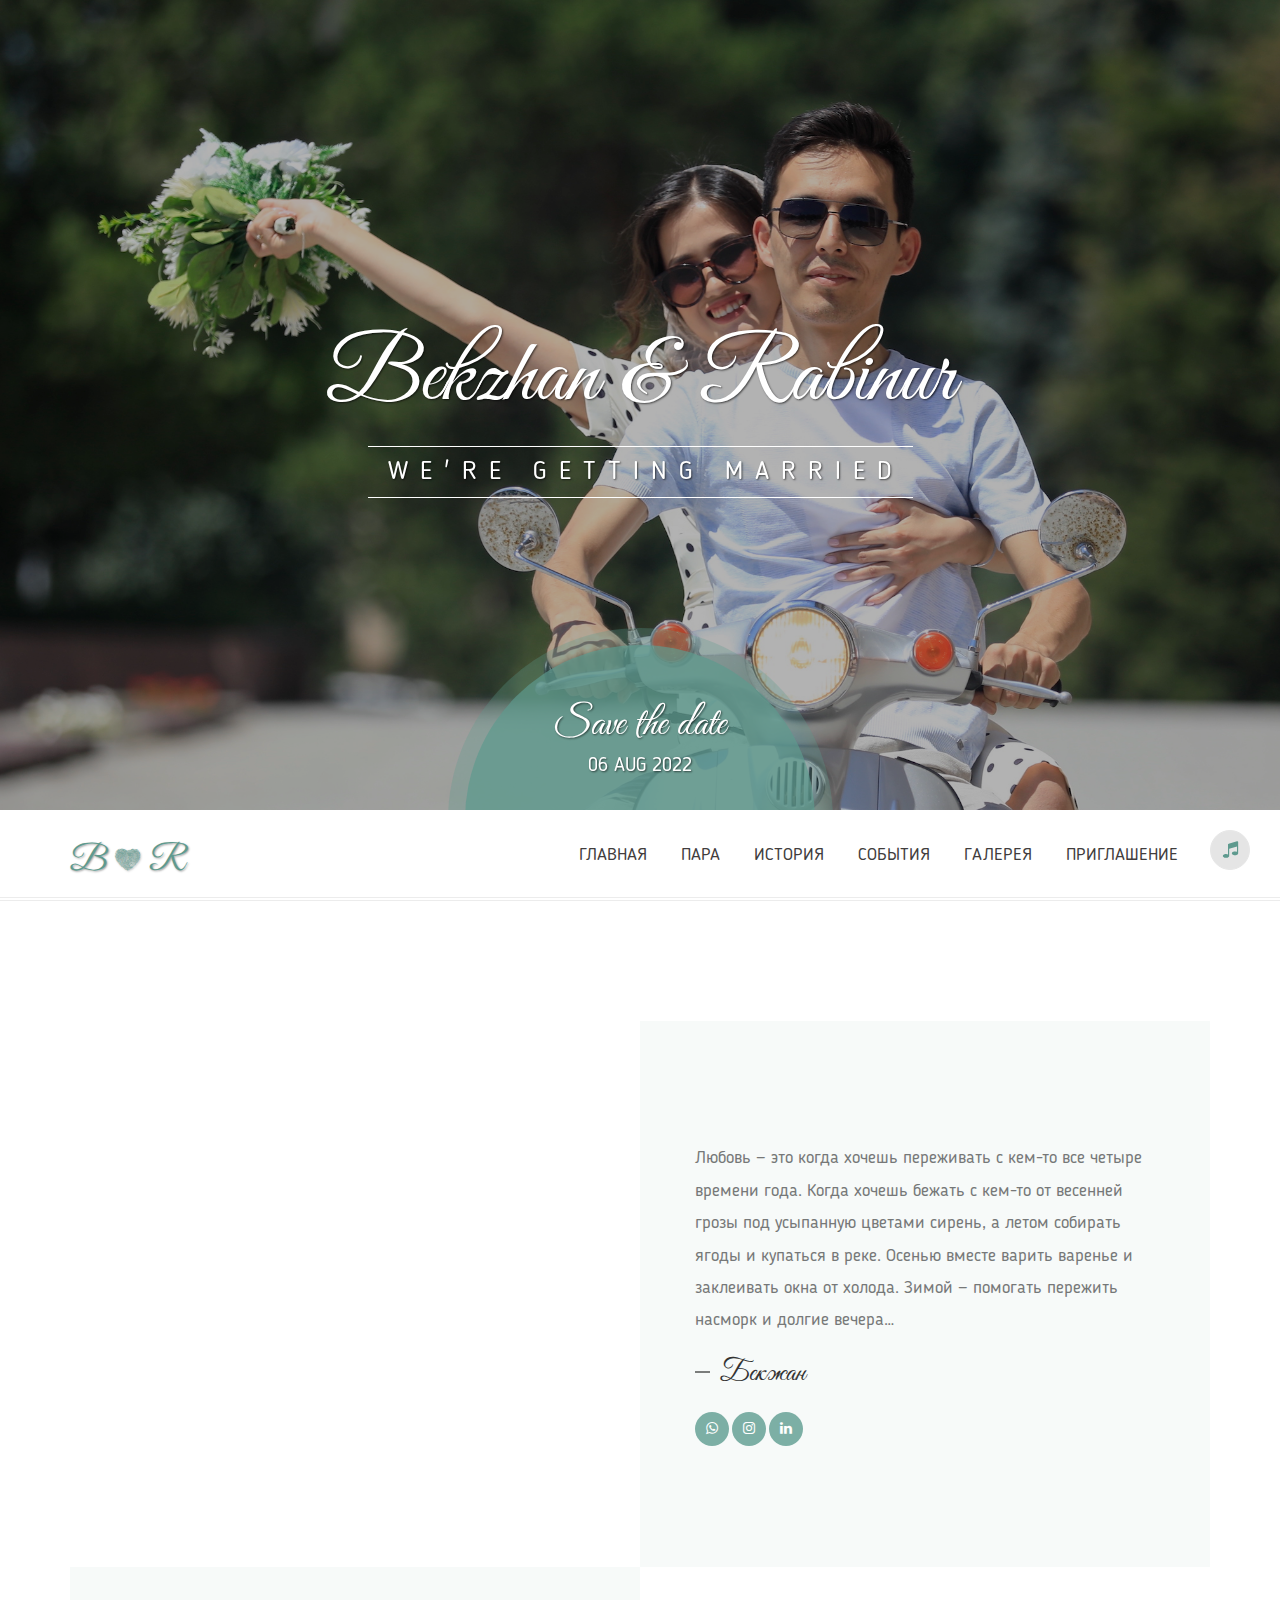
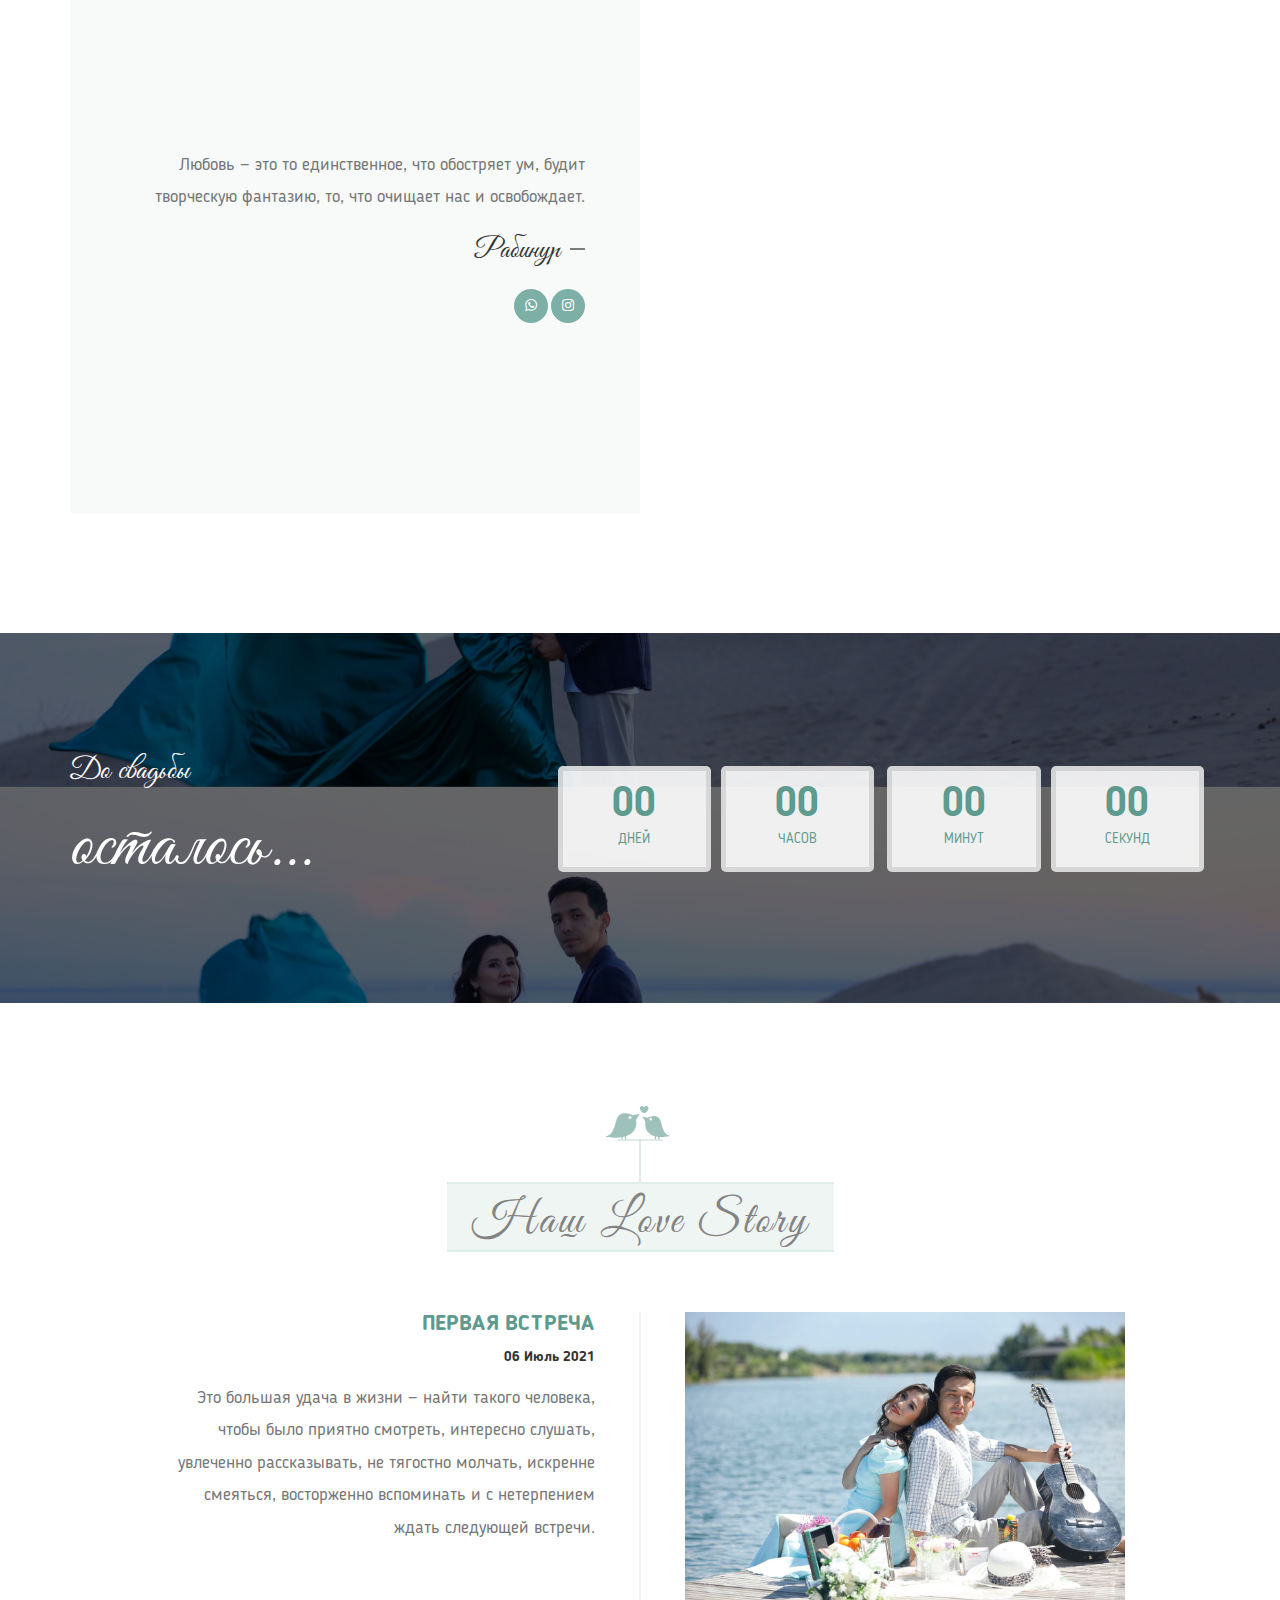
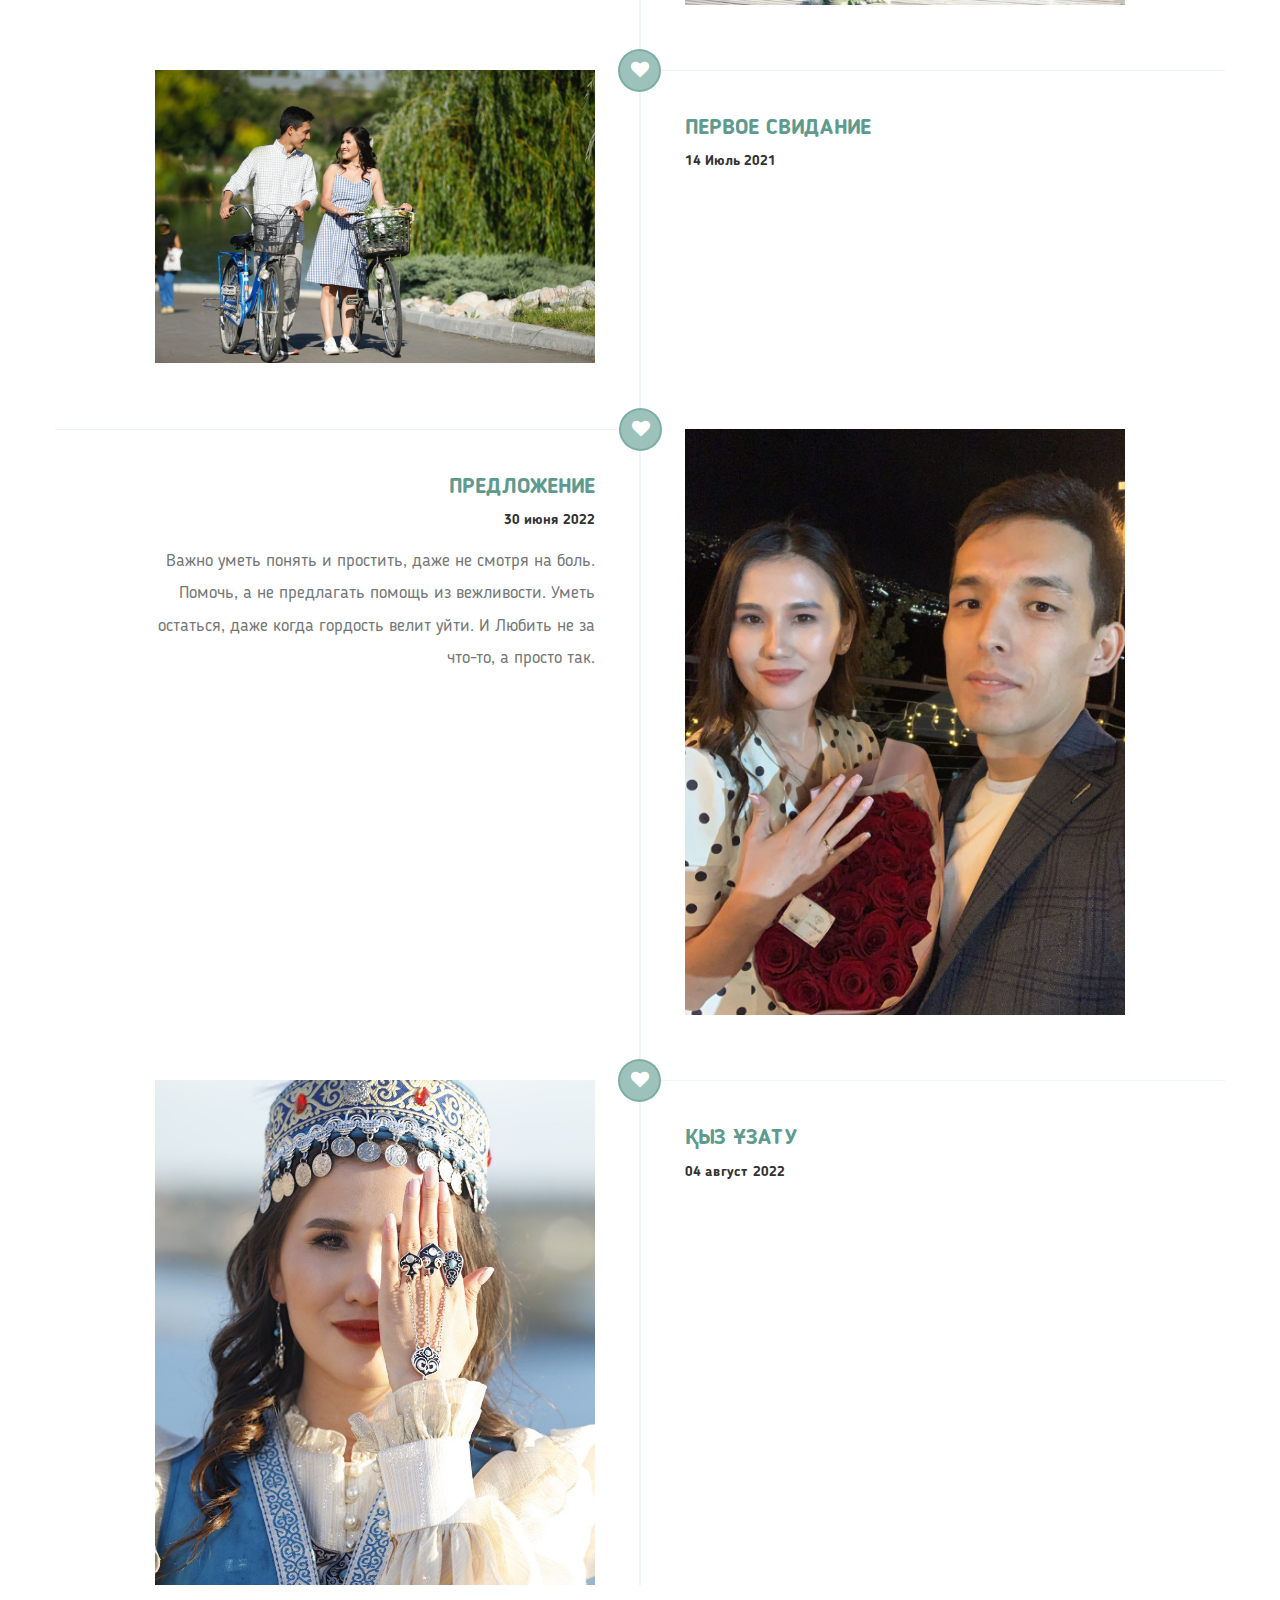
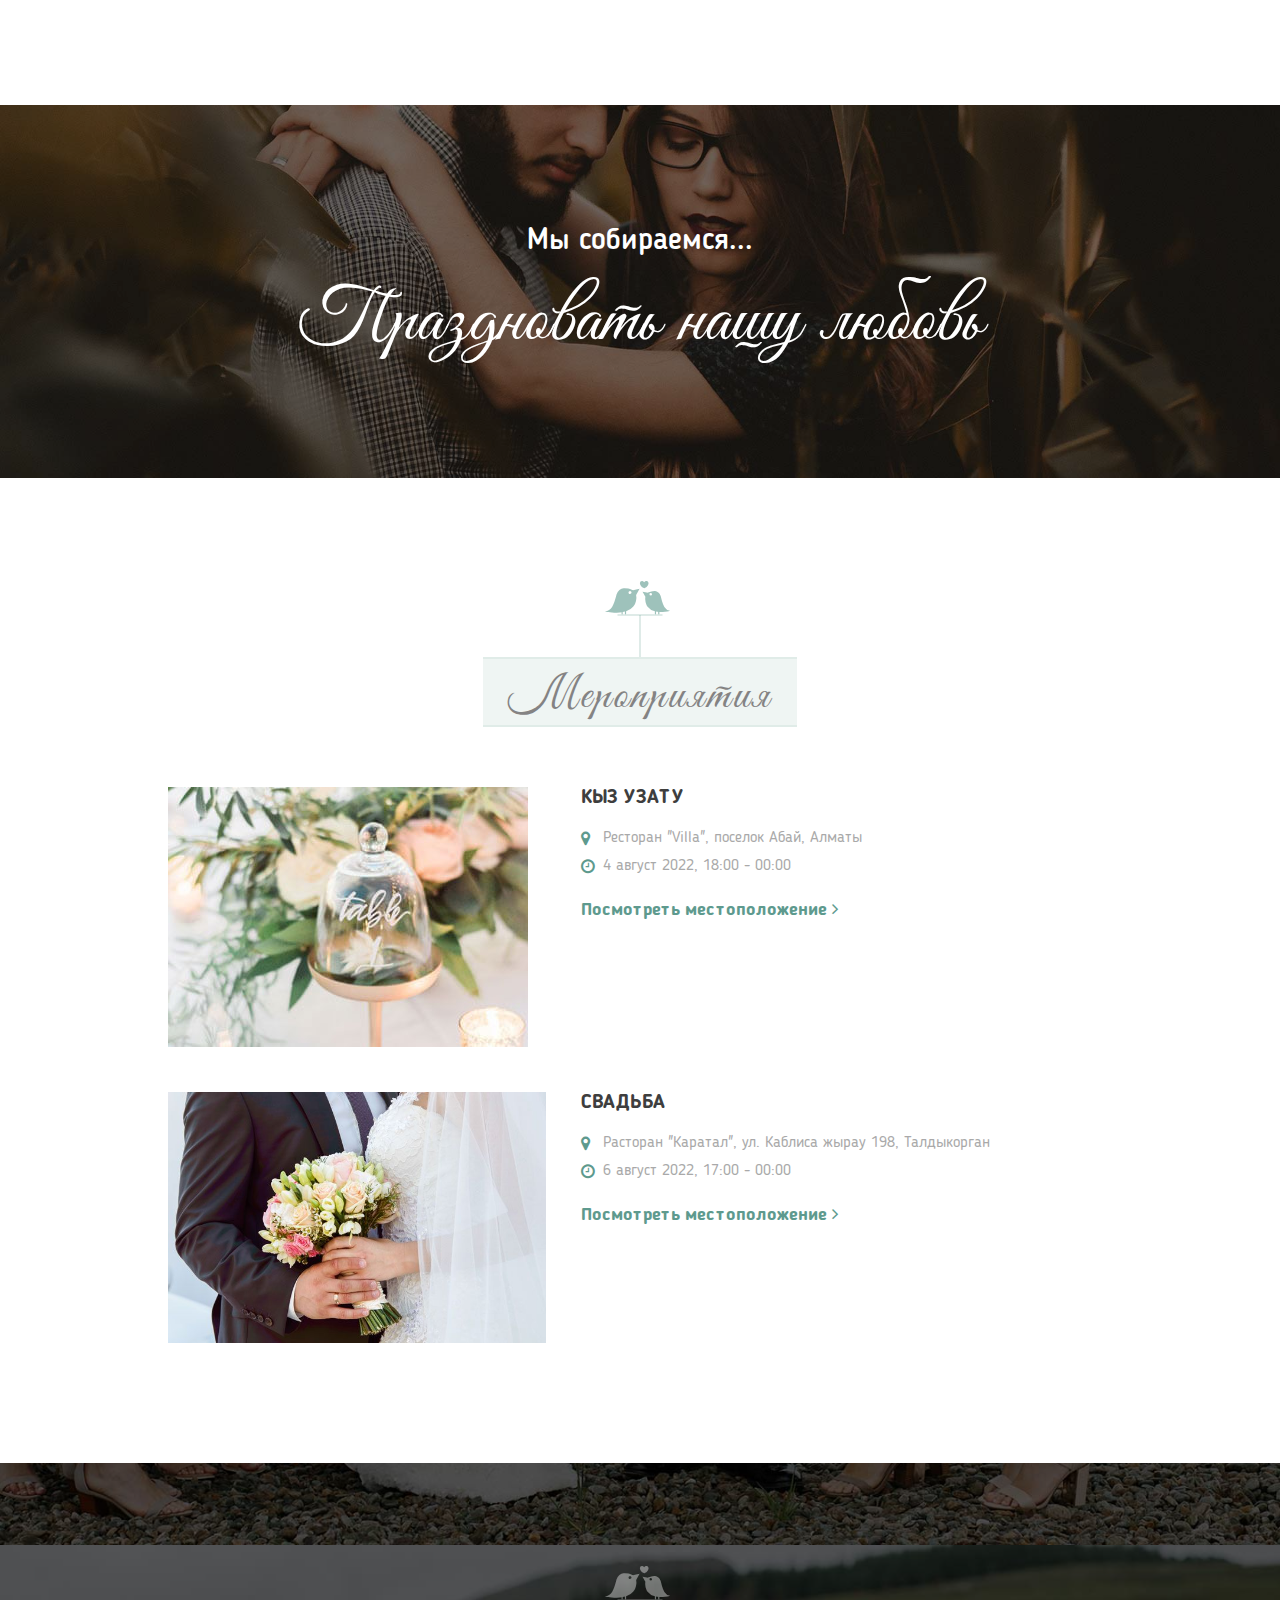
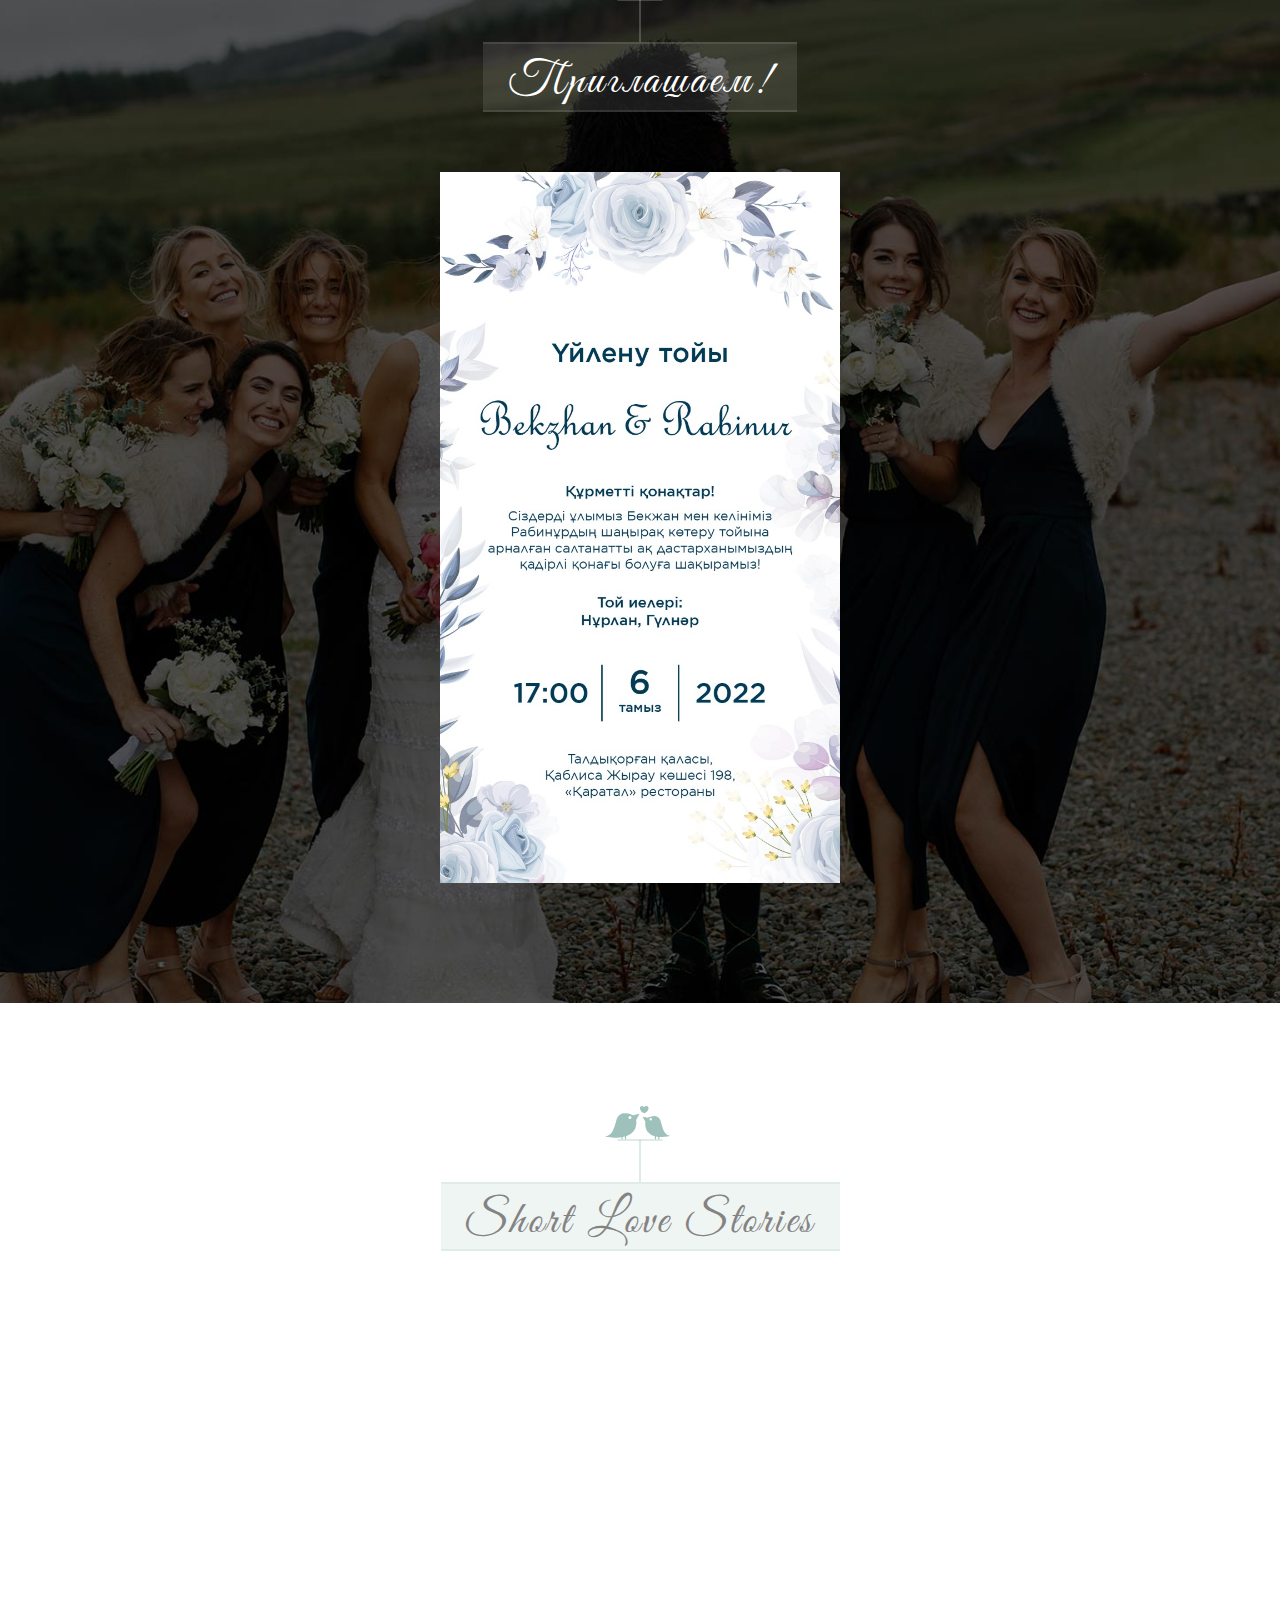
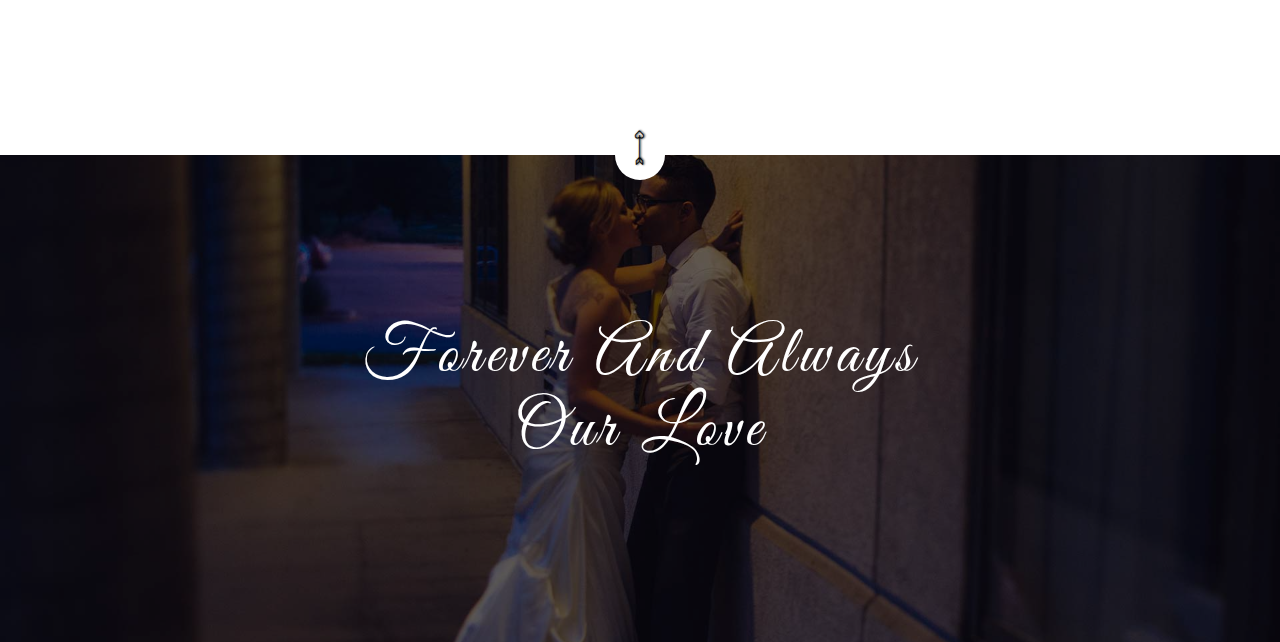
==== commit 9e5e393c: "develop" ====
--- a/index.html
+++ b/index.html
@@ -66,7 +66,7 @@
         </button>
 
         <div class="music-holder">
-            <iframe src="https://w.soundcloud.com/player/?url=https%3A//api.soundcloud.com/tracks/124365265&amp;auto_play=true&amp;hide_related=false&amp;show_comments=true&amp;show_user=true&amp;show_reposts=false&amp;visual=true"></iframe>
+            <iframe src="https://w.soundcloud.com/player/?url=https%3A//api.soundcloud.com/tracks/367075304&amp;auto_play=true&amp;hide_related=false&amp;show_comments=true&amp;show_user=true&amp;show_reposts=false&amp;visual=true"></iframe>
         </div>
     </div>
     <!-- end music box -->
@@ -76,6 +76,10 @@
     <section class="hero">
         <div class="hero-slider hero-slider-s1">
             <div class="slide-item">
+                <img src="images/slider/slide-3.jpg" alt class="slider-bg">
+            </div>
+
+            <div class="slide-item">
                 <img src="images/slider/slide-1.jpg" alt class="slider-bg">
             </div>
 
@@ -87,29 +91,28 @@
             <div class="couple-name-merried-text">
                 <h2 class="wow slideInUp" data-wow-duration="1s">Bekzhan &amp; Rabinur</h2>
                 <div class="married-text wow fadeIn" data-wow-delay="1s">
-                    <h4 class="">
-                        <span class=" wow fadeInUp" data-wow-delay="1.05s">М</span>
-                        <span class=" wow fadeInUp" data-wow-delay="1.10s">ы</span>
+                    <h4 class="" style="font-weight: 400">
+                        <span class=" wow fadeInUp" data-wow-delay="1.05s">W</span>
+                        <span class=" wow fadeInUp" data-wow-delay="1.10s">e</span>
+                        <span class=" wow fadeInUp" data-wow-delay="1.15s">'</span>
+                        <span class=" wow fadeInUp" data-wow-delay="1.20s">r</span>
+                        <span class=" wow fadeInUp" data-wow-delay="1.25s">e</span>
                         <span>&nbsp;</span>
-                        <span class=" wow fadeInUp" data-wow-delay="1.15s">с</span>
-                        <span class=" wow fadeInUp" data-wow-delay="1.20s">о</span>
-                        <span class=" wow fadeInUp" data-wow-delay="1.25s">б</span>
-                        <span class=" wow fadeInUp" data-wow-delay="1.30s">и</span>
-                        <span class=" wow fadeInUp" data-wow-delay="1.35s">р</span>
-                        <span class=" wow fadeInUp" data-wow-delay="1.40s">а</span>
-                        <span class=" wow fadeInUp" data-wow-delay="1.45s">е</span>
-                        <span class=" wow fadeInUp" data-wow-delay="1.50s">м</span>
-                        <span class=" wow fadeInUp" data-wow-delay="1.55s">с</span>
-                        <span class=" wow fadeInUp" data-wow-delay="1.60s">я</span>
+                        <span class=" wow fadeInUp" data-wow-delay="1.30s">g</span>
+                        <span class=" wow fadeInUp" data-wow-delay="1.35s">e</span>
+                        <span class=" wow fadeInUp" data-wow-delay="1.40s">t</span>
+                        <span class=" wow fadeInUp" data-wow-delay="1.45s">t</span>
+                        <span class=" wow fadeInUp" data-wow-delay="1.50s">i</span>
+                        <span class=" wow fadeInUp" data-wow-delay="1.55s">n</span>
+                        <span class=" wow fadeInUp" data-wow-delay="1.60s">g</span>
                         <span>&nbsp;</span>
-                        <span class=" wow fadeInUp" data-wow-delay="1.65s">ж</span>
-                        <span class=" wow fadeInUp" data-wow-delay="1.70s">е</span>
-                        <span class=" wow fadeInUp" data-wow-delay="1.75s">н</span>
-                        <span class=" wow fadeInUp" data-wow-delay="1.80s">и</span>
-                        <span class=" wow fadeInUp" data-wow-delay="1.85s">т</span>
-                        <span class=" wow fadeInUp" data-wow-delay="1.90s">ь</span>
-                        <span class=" wow fadeInUp" data-wow-delay="1.95s">с</span>
-                        <span class=" wow fadeInUp" data-wow-delay="2.00s">я</span>
+                        <span class=" wow fadeInUp" data-wow-delay="1.65s">m</span>
+                        <span class=" wow fadeInUp" data-wow-delay="1.70s">a</span>
+                        <span class=" wow fadeInUp" data-wow-delay="1.75s">r</span>
+                        <span class=" wow fadeInUp" data-wow-delay="1.80s">r</span>
+                        <span class=" wow fadeInUp" data-wow-delay="1.85s">i</span>
+                        <span class=" wow fadeInUp" data-wow-delay="1.90s">e</span>
+                        <span class=" wow fadeInUp" data-wow-delay="1.95s">d</span>
 
                     </h4>
                 </div>
@@ -117,8 +120,8 @@
             </div>
 
             <div class="save-the-date">
-                <h4>Сохраните дату</h4>
-                <span class="date">06 август 2022</span>
+                <h4>Save the date</h4>
+                <span class="date">06 AUG 2022</span>
             </div>
         </div>
     </section>
@@ -146,7 +149,6 @@
                         <li><a href="#couple">Пара</a></li>
                         <li><a href="#story">История</a></li>
                         <li><a href="#events">События</a></li>
-                        <li><a href="#people">Люди</a></li>
                         <li><a href="#gallery">Галерея</a></li>
                         <li><a href="#rsvp">Приглашение</a></li>
                     </ul>
@@ -168,8 +170,8 @@
                         </div>
                         <div class="details">
                             <div class="details-inner">
-                                <h3>Жених</h3>
-                                <p>Привет, я Бекжан! Lorem ipsum dolor sit amet, consectetur adipisicing elit. Asperiores cum, ex expedita fugiat magnam modi mollitia necessitatibus numquam odit pariatur placeat provident quisquam repellat rerum vel. Aspernatur deserunt iste quam?</p>
+                                <!--<h3>Жених</h3>-->
+                                <p>Любовь — это когда хочешь переживать с кем-то все четыре времени года. Когда хочешь бежать с кем-то от весенней грозы под усыпанную цветами сирень, а летом собирать ягоды и купаться в реке. Осенью вместе варить варенье и заклеивать окна от холода. Зимой — помогать пережить насморк и долгие вечера…</p>
                                 <span class="signature">Бекжан</span>
                                 <ul class="social-links">
                                     <li><a href="https://api.whatsapp.com/send/?phone=77784413502" target="_blank"><i class="fa fa-whatsapp"></i></a></li>
@@ -182,8 +184,8 @@
                     <div class="gb bride">
                         <div class="details">
                             <div class="details-inner">
-                                <h3>Невеста</h3>
-                                <p>Привет, я Рабинур! Lorem ipsum dolor sit amet, consectetur adipisicing elit. Ab, ad assumenda corporis cupiditate debitis eius exercitationem facilis fuga in incidunt magni non nostrum numquam omnis porro provident quae similique ut?</p>
+                                <!--<h3>Невеста</h3>-->
+                                <p>Любовь — это то единственное, что обостряет ум, будит творческую фантазию, то, что очищает нас и освобождает.</p>
                                 <span class="signature">Рабинур</span>
                                 <ul class="social-links">
                                     <li><a href="https://api.whatsapp.com/send/?phone=77023032242" target="_blank"><i class="fa fa-whatsapp"></i></a></li>
@@ -242,12 +244,13 @@
                                 <div class="story-text right-align-text">
                                     <h3>Первая встреча</h3>
                                     <span class="date">06 Июль 2021</span>
-                                    <p>Мы познакомились в инстаграмме и ...</p>
+                                    <p>Это большая удача в жизни — найти такого человека, чтобы было приятно смотреть, интересно слушать, увлеченно рассказывать, не тягостно молчать, искренне смеяться, восторженно вспоминать и с нетерпением ждать следующей встречи.</p>
                                 </div>
                             </div>
                             <div class="col col-md-6">
-                                <div class="img-holder">
+                                <div class="img-holder right-align-text story-slider">
                                     <img src="images/story/img-1.jpg" alt class="img img-responsive">
+                                    <img src="images/story/img-4.jpg" alt class="img img-responsive">
                                 </div>
                             </div>
                         </div>
@@ -265,7 +268,7 @@
                                 <div class="story-text">
                                     <h3>Первое свидание</h3>
                                     <span class="date">14 Июль 2021</span>
-                                    <p>Первое свидание была ...</p>
+                                    <p></p>
                                 </div>
                             </div>
                         </div>
@@ -277,7 +280,7 @@
                                 <div class="story-text right-align-text">
                                     <h3>Предложение</h3>
                                     <span class="date">30 июня 2022</span>
-                                    <p>Был прекрасный запланированный вечер ...</p>
+                                    <p>Важно уметь понять и простить, даже не смотря на боль. Помочь, а не предлагать помощь из вежливости. Уметь остаться, даже когда гордость велит уйти. И Любить не за что-то, а просто так.</p>
                                 </div>
                             </div>
                             <div class="col col-md-6">
@@ -289,11 +292,8 @@
                         </div>
                         <div class="row">
                             <div class="col col-md-6">
-                                <div class="img-holder video-holder">
-                                    <img src="images/story/img-8.jpg" alt class="img img-responsive">
-                                    <a href="https://www.youtube.com/embed/5qap5aO4i9A?autoplay=1" data-type="iframe" class="video-play-btn">
-                                        <i class="fa fa-play"></i>
-                                    </a>
+                                <div class="img-holder">
+                                    <img src="images/story/img-9.jpg" alt class="img img-responsive">
                                 </div>
                             </div>
                             <div class="col col-md-6 text-holder">
@@ -303,7 +303,7 @@
                                 <div class="story-text">
                                     <h3>Қыз ұзату</h3>
                                     <span class="date">04 август 2022</span>
-                                    <p>Здесь будет текст...</p>
+                                    <p></p>
                                 </div>
                             </div>
                         </div>
@@ -351,9 +351,8 @@
                             <h3>Кыз узату</h3>
                             <ul>
                                 <li><i class="fa fa-map-marker"></i> Ресторан "Villa", поселок Абай, Алматы</li>
-                                <li><i class="fa fa-clock-o"></i> 6 август 2022, 18:00 - 00:00</li>
+                                <li><i class="fa fa-clock-o"></i> 4 август 2022, 18:00 - 00:00</li>
                             </ul>
-                            <p>Казахский национальный обряд. После договоренности сватов собиралась вся родня девушки и готовилась к обряду узату той. За 2—3 дня до свадьбы приезжает жених с 5—6 друзьями, чтобы сделать подарки: сүт ақысы (за молоко матери), тоймалы, жыртыс и калым, посвященные различным обычаям.</p>
                             <a class="see-location-btn popup-gmaps" href="https://www.google.com/maps/embed?pb=!1m18!1m12!1m3!1d2907.7924649300603!2d76.76639732030657!3d43.213842081981255!2m3!1f0!2f0!3f0!3m2!1i1024!2i768!4f13.1!3m3!1m2!1s0x0%3A0x7f180ccb68c38bb2!2zNDPCsDEyJzQ5LjgiTiA3NsKwNDYnMDUuMyJF!5e0!3m2!1sru!2skz!4v1656969317778!5m2!1sru!2skz">
                                 Посмотреть местоположение <i class="fa fa-angle-right"></i>
                             </a>
@@ -369,7 +368,6 @@
                                 <li><i class="fa fa-map-marker"></i> Расторан "Каратал", ул. Каблиса жырау 198, Талдыкорган</li>
                                 <li><i class="fa fa-clock-o"></i> 6 август 2022, 17:00 - 00:00</li>
                             </ul>
-                            <p>Сва́дьба, сва́дебный обря́д, свадебный ритуал — один из семейных обрядов, оформляющий вступление в брак. Социальное значение его сводится к созданию новой семьи, установлению родства, изменению семейно-возрастного положения и публичному признанию статуса брачующихся.  </p>
                             <a class="see-location-btn popup-gmaps" href="https://www.google.com/maps/embed?pb=!1m18!1m12!1m3!1d853.4251758251578!2d78.35303535882655!3d45.00854120836481!2m3!1f0!2f0!3f0!3m2!1i1024!2i768!4f13.1!3m3!1m2!1s0x427efe2194809671%3A0x2f77aeb1d6465946!2z0KDQtdGB0YLQvtGA0LDQvSAi0prQsNGA0LDRgtCw0Lsi!5e0!3m2!1sru!2skz!4v1656969733646!5m2!1sru!2skz">
                                 Посмотреть местоположение <i class="fa fa-angle-right"></i>
                             </a>
@@ -382,455 +380,64 @@
     <!-- end events-section -->
 
 
-    <!-- start inportant-people-section -->
-    <!--<section class="inportant-people-section section-padding" id="people">
+
+    <!-- start rsvp-section -->
+    <section class="rsvp-section section-padding parallax" data-bg-image="images/rsvp-bg.jpg" data-speed="7" id="rsvp">
+        <div class="container">
+            <div class="row">
+                <div class="col col-xs-12">
+                    <div class="section-title-white">
+                        <div class="vertical-line"><span><i class="fi flaticon-two"></i></span></div>
+                        <h2>Приглашаем!</h2>
+                    </div>
+                </div>
+            </div> <!-- end section-title -->
+
+            <div class="content text-center invitation">
+                <img src="images/invitation.jpg" alt="invitation">
+            </div>
+        </div> <!-- end container -->
+    </section>
+    <!-- end rsvp-section -->
+
+
+    <!-- start gift-registration-section -->
+    <section class="gift-registration-section section-padding">
         <div class="container">
             <div class="row">
                 <div class="col col-xs-12">
                     <div class="section-title">
                         <div class="vertical-line"><span><i class="fi flaticon-two"></i></span></div>
-                        <h2>Groomsmen &amp; Bridesmaid</h2>
-                    </div>
-                </div>
-            </div>
-
-            <div class="row">
-                <div class="col col-xs-12">
-                    <div class="inportant-people-content">
-                        <div class="tablist">
-                            <ul class="nav">
-                                <li class="active">
-                                    <a href="#groomsmen" data-toggle="tab">Groomsmen</a>
-                                </li>
-                                <li>
-                                    <a href="#bridesmaid" data-toggle="tab">Bridesmaid</a>
-                                </li>
-                            </ul>
-                        </div>
-
-                        <div class="tab-content">
-                            <div class="tab-pane fade in active grid-wrapper" id="groomsmen">
-                                <div class="grid">
-                                    <div class="img-holder">
-                                        <a href="images/groomsmen/img-1.jpg" class="popup-image">
-                                            <img src="images/groomsmen/img-1.jpg" alt class="img img-responsive">
-                                        </a>
-                                    </div>
-                                    <div class="details">
-                                        <h3>Jhon Michel</h3>
-                                        <span>Best man</span>
-                                        <ul class="social-links">
-                                            <li><a href="#"><i class="fa fa-facebook"></i></a></li>
-                                            <li><a href="#"><i class="fa fa-twitter"></i></a></li>
-                                            <li><a href="#"><i class="fa fa-pinterest"></i></a></li>
-                                            <li><a href="#"><i class="fa fa-vimeo"></i></a></li>
-                                        </ul>
-                                    </div>
-                                </div>
-                                <div class="grid">
-                                    <div class="img-holder">
-                                        <a href="images/groomsmen/img-2.jpg" class="popup-image">
-                                            <img src="images/groomsmen/img-2.jpg" alt class="img img-responsive">
-                                        </a>
-                                    </div>
-                                    <div class="details">
-                                        <h3>Chasmoos jhon</h3>
-                                        <span>Best friden</span>
-                                        <ul class="social-links">
-                                            <li><a href="#"><i class="fa fa-facebook"></i></a></li>
-                                            <li><a href="#"><i class="fa fa-twitter"></i></a></li>
-                                            <li><a href="#"><i class="fa fa-pinterest"></i></a></li>
-                                            <li><a href="#"><i class="fa fa-vimeo"></i></a></li>
-                                        </ul>
-                                    </div>
-                                </div>
-                                <div class="grid">
-                                    <div class="img-holder">
-                                        <a href="images/groomsmen/img-3.jpg" class="popup-image">
-                                            <img src="images/groomsmen/img-3.jpg" alt class="img img-responsive">
-                                        </a>
-                                    </div>
-                                    <div class="details">
-                                        <h3>Kaiste pate</h3>
-                                        <span>Friend</span>
-                                        <ul class="social-links">
-                                            <li><a href="#"><i class="fa fa-facebook"></i></a></li>
-                                            <li><a href="#"><i class="fa fa-twitter"></i></a></li>
-                                            <li><a href="#"><i class="fa fa-pinterest"></i></a></li>
-                                            <li><a href="#"><i class="fa fa-vimeo"></i></a></li>
-                                        </ul>
-                                    </div>
-                                </div>
-                                <div class="grid">
-                                    <div class="img-holder">
-                                        <a href="images/groomsmen/img-4.jpg" class="popup-image">
-                                            <img src="images/groomsmen/img-4.jpg" alt class="img img-responsive">
-                                        </a>
-                                    </div>
-                                    <div class="details">
-                                        <h3>Hatu Michel</h3>
-                                        <span>Friend</span>
-                                        <ul class="social-links">
-                                            <li><a href="#"><i class="fa fa-facebook"></i></a></li>
-                                            <li><a href="#"><i class="fa fa-twitter"></i></a></li>
-                                            <li><a href="#"><i class="fa fa-pinterest"></i></a></li>
-                                            <li><a href="#"><i class="fa fa-vimeo"></i></a></li>
-                                        </ul>
-                                    </div>
-                                </div>
-                                <div class="grid">
-                                    <div class="img-holder">
-                                        <a href="images/groomsmen/img-5.jpg" class="popup-image">
-                                            <img src="images/groomsmen/img-5.jpg" alt class="img img-responsive">
-                                        </a>
-                                    </div>
-                                    <div class="details">
-                                        <h3>Michel doin</h3>
-                                        <span>Friend</span>
-                                        <ul class="social-links">
-                                            <li><a href="#"><i class="fa fa-facebook"></i></a></li>
-                                            <li><a href="#"><i class="fa fa-twitter"></i></a></li>
-                                            <li><a href="#"><i class="fa fa-pinterest"></i></a></li>
-                                            <li><a href="#"><i class="fa fa-vimeo"></i></a></li>
-                                        </ul>
-                                    </div>
-                                </div>
-                                <div class="grid">
-                                    <div class="img-holder">
-                                        <a href="images/groomsmen/img-6.jpg" class="popup-image">
-                                            <img src="images/groomsmen/img-6.jpg" alt class="img img-responsive">
-                                        </a>
-                                    </div>
-                                    <div class="details">
-                                        <h3>Topper jone</h3>
-                                        <span>Friend</span>
-                                        <ul class="social-links">
-                                            <li><a href="#"><i class="fa fa-facebook"></i></a></li>
-                                            <li><a href="#"><i class="fa fa-twitter"></i></a></li>
-                                            <li><a href="#"><i class="fa fa-pinterest"></i></a></li>
-                                            <li><a href="#"><i class="fa fa-vimeo"></i></a></li>
-                                        </ul>
-                                    </div>
-                                </div>
-                            </div>
-
-                            <div class="tab-pane fade grid-wrapper" id="bridesmaid">
-                                <div class="grid">
-                                    <div class="img-holder">
-                                        <a href="images/bridesmaid/img-1.jpg" class="popup-image">
-                                            <img src="images/bridesmaid/img-1.jpg" alt class="img img-responsive">
-                                        </a>
-                                    </div>
-                                    <div class="details">
-                                        <h3>Rachel Li</h3>
-                                        <span>Made of honor</span>
-                                        <ul class="social-links">
-                                            <li><a href="#"><i class="fa fa-facebook"></i></a></li>
-                                            <li><a href="#"><i class="fa fa-twitter"></i></a></li>
-                                            <li><a href="#"><i class="fa fa-pinterest"></i></a></li>
-                                            <li><a href="#"><i class="fa fa-vimeo"></i></a></li>
-                                        </ul>
-                                    </div>
-                                </div>
-                                <div class="grid">
-                                    <div class="img-holder">
-                                        <a href="images/bridesmaid/img-2.jpg" class="popup-image">
-                                            <img src="images/bridesmaid/img-2.jpg" alt class="img img-responsive">
-                                        </a>
-                                    </div>
-                                    <div class="details">
-                                        <h3>Male Vign</h3>
-                                        <span>Best friend</span>
-                                        <ul class="social-links">
-                                            <li><a href="#"><i class="fa fa-facebook"></i></a></li>
-                                            <li><a href="#"><i class="fa fa-twitter"></i></a></li>
-                                            <li><a href="#"><i class="fa fa-pinterest"></i></a></li>
-                                            <li><a href="#"><i class="fa fa-vimeo"></i></a></li>
-                                        </ul>
-                                    </div>
-                                </div>
-                                <div class="grid">
-                                    <div class="img-holder">
-                                        <a href="images/bridesmaid/img-3.jpg" class="popup-image">
-                                            <img src="images/bridesmaid/img-3.jpg" alt class="img img-responsive">
-                                        </a>
-                                    </div>
-                                    <div class="details">
-                                        <h3>Jonny Mich</h3>
-                                        <span>Friend</span>
-                                        <ul class="social-links">
-                                            <li><a href="#"><i class="fa fa-facebook"></i></a></li>
-                                            <li><a href="#"><i class="fa fa-twitter"></i></a></li>
-                                            <li><a href="#"><i class="fa fa-pinterest"></i></a></li>
-                                            <li><a href="#"><i class="fa fa-vimeo"></i></a></li>
-                                        </ul>
-                                    </div>
-                                </div>
-                                <div class="grid">
-                                    <div class="img-holder">
-                                        <a href="images/bridesmaid/img-4.jpg" class="popup-image">
-                                            <img src="images/bridesmaid/img-4.jpg" alt class="img img-responsive">
-                                        </a>
-                                    </div>
-                                    <div class="details">
-                                        <h3>Brodd Wid</h3>
-                                        <span>Friend</span>
-                                        <ul class="social-links">
-                                            <li><a href="#"><i class="fa fa-facebook"></i></a></li>
-                                            <li><a href="#"><i class="fa fa-twitter"></i></a></li>
-                                            <li><a href="#"><i class="fa fa-pinterest"></i></a></li>
-                                            <li><a href="#"><i class="fa fa-vimeo"></i></a></li>
-                                        </ul>
-                                    </div>
-                                </div>
-                                <div class="grid">
-                                    <div class="img-holder">
-                                        <a href="images/bridesmaid/img-5.jpg" class="popup-image">
-                                            <img src="images/bridesmaid/img-5.jpg" alt class="img img-responsive">
-                                        </a>
-                                    </div>
-                                    <div class="details">
-                                        <h3>Nokshal bedi</h3>
-                                        <span>Friend</span>
-                                        <ul class="social-links">
-                                            <li><a href="#"><i class="fa fa-facebook"></i></a></li>
-                                            <li><a href="#"><i class="fa fa-twitter"></i></a></li>
-                                            <li><a href="#"><i class="fa fa-pinterest"></i></a></li>
-                                            <li><a href="#"><i class="fa fa-vimeo"></i></a></li>
-                                        </ul>
-                                    </div>
-                                </div>
-                                <div class="grid">
-                                    <div class="img-holder">
-                                        <a href="images/bridesmaid/img-6.jpg" class="popup-image">
-                                            <img src="images/bridesmaid/img-6.jpg" alt class="img img-responsive">
-                                        </a>
-                                    </div>
-                                    <div class="details">
-                                        <h3>Holly Fie</h3>
-                                        <span>Friend</span>
-                                        <ul class="social-links">
-                                            <li><a href="#"><i class="fa fa-facebook"></i></a></li>
-                                            <li><a href="#"><i class="fa fa-twitter"></i></a></li>
-                                            <li><a href="#"><i class="fa fa-pinterest"></i></a></li>
-                                            <li><a href="#"><i class="fa fa-vimeo"></i></a></li>
-                                        </ul>
-                                    </div>
-                                </div>
-                            </div>
-                        </div>
-                    </div>
-                </div>
-            </div>
-        </div>
-    </section> -->
-    <!-- end inportant-people-section -->
-
-
-    <!-- start gallery-section -->
-    <section class="gallery-section section-padding" id="gallery">
-        <div class="container">
-            <div class="row">
-                <div class="col col-xs-12">
-                    <div class="section-title">
-                        <div class="vertical-line"><span><i class="fi flaticon-two"></i></span></div>
-                        <h2>Наша галерея</h2>
-                    </div>
-                </div>
-            </div> <!-- end section-title -->
-
-            <div class="row">
-                <div class="col col-xs-12 sortable-gallery">
-                    <div class="gallery-filters">
-                        <ul>
-                            <li><a data-filter="*" href="#" class="current">All</a></li>
-                            <li><a data-filter=".wedding" href="#">Wedding</a></li>
-                            <li><a data-filter=".ceremony" href="#">Ceremony</a></li>
-                            <li><a data-filter=".party" href="#">Party</a></li>
-                        </ul>
-                    </div>
-
-                    <div class="gallery-container gallery-fancybox masonry-gallery">
-                        <div class="grid wedding">
-                            <a href="images/gallery/img-1.jpg" class="fancybox" data-fancybox-group="gall-1">
-                                <img src="images/gallery/img-1.jpg" alt class="img img-responsive">
-                            </a>
-                        </div>
-                        <div class="grid wedding ceremony">
-                            <a href="images/gallery/img-2.jpg" class="fancybox" data-fancybox-group="gall-1">
-                                <img src="images/gallery/img-2.jpg" alt class="img img-responsive">
-                            </a>
-                        </div>
-                        <div class="grid ceremony eudcation">
-                            <a href="images/gallery/img-3.jpg" class="fancybox" data-fancybox-group="gall-1">
-                                <img src="images/gallery/img-3.jpg" alt class="img img-responsive">
-                            </a>
-                        </div>
-                        <div class="grid wedding party">
-                            <a href="images/gallery/img-4.jpg" class="fancybox" data-fancybox-group="gall-1">
-                                <img src="images/gallery/img-4.jpg" alt class="img img-responsive">
-                            </a>
-                        </div>
-                        <div class="grid ceremony">
-                            <a href="images/gallery/img-5.jpg" class="fancybox" data-fancybox-group="gall-1">
-                                <img src="images/gallery/img-5.jpg" alt class="img img-responsive">
-                            </a>
-                        </div>
-                        <div class="grid party">
-                            <a href="images/gallery/img-6.jpg" class="fancybox" data-fancybox-group="gall-1">
-                                <img src="images/gallery/img-6.jpg" alt class="img img-responsive">
-                            </a>
-                        </div>
-                        <div class="grid wedding">
-                            <a href="images/gallery/img-7.jpg" class="fancybox" data-fancybox-group="gall-1">
-                                <img src="images/gallery/img-7.jpg" alt class="img img-responsive">
-                            </a>
-                        </div>
-                        <div class="grid ceremony">
-                            <!--  <a href="images/gallery/img-8.jpg" class="fancybox" data-fancybox-group="gall-1">
-                                 <img src="images/gallery/img-8.jpg" alt class="img img-responsive">
-                             </a> -->
-                            <a href="https://www.youtube.com/embed/XSGBVzeBUbk?autoplay=1" data-type="iframe" class="video-play-btn">
-                                <img src="images/gallery/img-8.jpg" alt class="img img-responsive">
-                                <i class="fa fa-play"></i>
-                            </a>
-
-                        </div>
-                        <div class="grid ceremony">
-                            <a href="images/gallery/img-9.jpg" class="fancybox" data-fancybox-group="gall-1">
-                                <img src="images/gallery/img-9.jpg" alt class="img img-responsive">
-                            </a>
-                        </div>
-                    </div>
-                </div>
-            </div> <!-- end row -->
-        </div> <!-- end container -->
-    </section>
-    <!-- end gallery-section -->
-
-
-
-    <!-- start rsvp-section -->
-    <section class="rsvp-section section-padding parallax" data-bg-image="images/rsvp-bg.jpg" data-speed="7" id="rsvp">
-        <div class="container">
-            <div class="row">
-                <div class="col col-xs-12">
-                    <div class="section-title-white">
-                        <div class="vertical-line"><span><i class="fi flaticon-two"></i></span></div>
-                        <h2>Присоединяйтесь</h2>
-                    </div>
-                </div>
-            </div> <!-- end section-title -->
+                        <h2>Short Love stories</h2>
+                    </div>
+                </div>
+            </div>
 
             <div class="row content">
-                <div class="col col-lg-8 col-lg-offset-2 col-md-10 col-md-offset-1">
-                    <p>Please reserve before December 16th, 2017.</p>
-                    <form id="rsvp-form" class="form validate-rsvp-form row" method="post">
-                        <div class="col col-sm-6">
-                            <input type="text" name="name" class="form-control" placeholder="Your Name*">
-                        </div>
-                        <div class="col col-sm-6">
-                            <input type="email" name="email" class="form-control" placeholder="Your Email*">
-                        </div>
-                        <div class="col col-sm-6">
-                            <select class="form-control" name="guest" >
-                                <option disabled selected>Number Of Guest*</option>
-                                <option>1</option>
-                                <option>2</option>
-                                <option>3</option>
-                                <option>4</option>
-                            </select>
-                        </div>
-                        <div class="col col-sm-6">
-                            <select class="form-control" name="events" >
-                                <option disabled selected>I Am Attending*</option>
-                                <option>Al events</option>
-                                <option>Wedding ceremony</option>
-                                <option>Reception party</option>
-                            </select>
-                        </div>
-                        <div class="col col-sm-12">
-                            <textarea class="form-control" name="notes" placeholder="Your Message*"></textarea>
-                        </div>
-                        <div class="col col-sm-12 submit-btn">
-                            <button type="submit" class="submit">Send Invitation</button>
-                            <span id="loader"><i class="fa fa-refresh fa-spin fa-3x fa-fw"></i></span>
-                        </div>
-                        <div class="col col-md-12 success-error-message">
-                            <div id="success">Thank you</div>
-                            <div id="error"> Error occurred while sending email. Please try again later. </div>
-                        </div>
-                    </form>
-                </div>
-            </div> <!-- end row -->
-        </div> <!-- end container -->
-    </section>
-    <!-- end rsvp-section -->
-
-
-    <!-- start getting-there-section -->
-    <section class="getting-there-section section-padding">
-        <div class="container">
-            <div class="row">
-                <div class="col col-xs-12">
-                    <div class="section-title-white">
-                        <div class="vertical-line"><span><i class="fi flaticon-two"></i></span></div>
-                        <h2>Getting there</h2>
-                    </div>
-                </div>
-            </div> <!-- end section-title -->
-
-            <div class="row content">
-                <div class="col col-md-6">
-                    <h3>Transportation</h3>
-                    <p> industry's standard dummy text ever since the 1500s, when an unknown printer took a galley of type and scrambled it to make a type specimen book. It has survived not only five centuries, but also the leap into electronic typesetting, remaining essentially unchanged. It was popularised in the 1960s</p>
-                </div>
-                <div class="col col-md-6">
-                    <h3>Accommodations</h3>
-                    <p> industry's standard dummy text ever since the 1500s, when an unknown printer took a galley of type and scrambled it to make a type specimen book. It has survived not only five centuries, but also the leap into electronic typesetting, remaining essentially unchanged. It was popularised in the 1960s</p>
-                </div>
-            </div> <!-- end row -->
-        </div> <!-- end container -->
-    </section>
-    <!-- end getting-there-section -->
-
-
-    <!-- start gift-registration-section -->
-    <section class="gift-registration-section section-padding">
-        <div class="container">
-            <div class="row">
-                <div class="col col-xs-12">
-                    <div class="section-title">
-                        <div class="vertical-line"><span><i class="fi flaticon-two"></i></span></div>
-                        <h2>Gift registration</h2>
-                    </div>
-                </div>
-            </div> <!-- end section-title -->
-
-            <div class="row content">
-                <div class="col col-lg-10 col-lg-offset-1">
-                    <p>Lorem ipsum dolor sit amet, consectetur adipisicing elit. Iure, cupiditate, repudiandae. A ab sit laboriosam quis distinctio dignissimos, nemo cum sed hic, deleniti maiores rem iste labore commodi perferendis cumque.repudiandae. A ab sit laboriosam quis distinctio dignissimos, nemo cum sed hic.</p>
-
-                    <div class="gif-registration-slider">
-                        <div class="register">
-                            <img src="images/gift/img-1.jpg" alt class="img img-responsive">
-                        </div>
-                        <div class="register">
-                            <img src="images/gift/img-2.jpg" alt class="img img-responsive">
-                        </div>
-                        <div class="register">
-                            <img src="images/gift/img-3.jpg" alt class="img img-responsive">
-                        </div>
-                        <div class="register">
-                            <img src="images/gift/img-1.jpg" alt class="img img-responsive">
-                        </div>
-                        <div class="register">
-                            <img src="images/gift/img-2.jpg" alt class="img img-responsive">
-                        </div>
-                    </div>
-                </div>
-            </div> <!-- end row -->
-        </div> <!-- end container -->
+                <div class="col-md-6">
+                    <iframe
+                            width="100%"
+                            height="315"
+                            src="https://www.youtube.com/embed/Uog4h5il8Z0"
+                            title="YouTube video player"
+                            frameborder="0"
+                            allow="accelerometer; autoplay; clipboard-write; encrypted-media; gyroscope; picture-in-picture"
+                            allowfullscreen
+                    ></iframe>
+                </div>
+                <div class="col-md-6">
+                    <iframe
+                            width="100%"
+                            height="315"
+                            src="https://www.youtube.com/embed/AkTPxchOsFo"
+                            title="YouTube video player"
+                            frameborder="0"
+                            allow="accelerometer; autoplay; clipboard-write; encrypted-media; gyroscope; picture-in-picture"
+                            allowfullscreen
+                    ></iframe>
+                </div>
+            </div>
+        </div>
     </section>
     <!-- end gift-registration-section -->
 
@@ -843,8 +450,8 @@
         <div class="container">
             <div class="row">
                 <div class="col col-xs-12">
-                    <h2>Навсегда и Всегда наша любовь</h2>
-                    <span>- Бекжан (жених)</span>
+                    <h2>Forever And Always Our Love</h2>
+                    <!--<span>- Бекжан (жених)</span>-->
                 </div>
             </div> <!-- end row -->
         </div> <!-- end container -->
--- a/css/style.css
+++ b/css/style.css
@@ -4287,4 +4287,9 @@
   border-radius: 0;
 }
 
+.invitation img {
+  max-width: 400px;
+  width: 100%;
+}
+
 /*# sourceMappingURL=style.css.map */
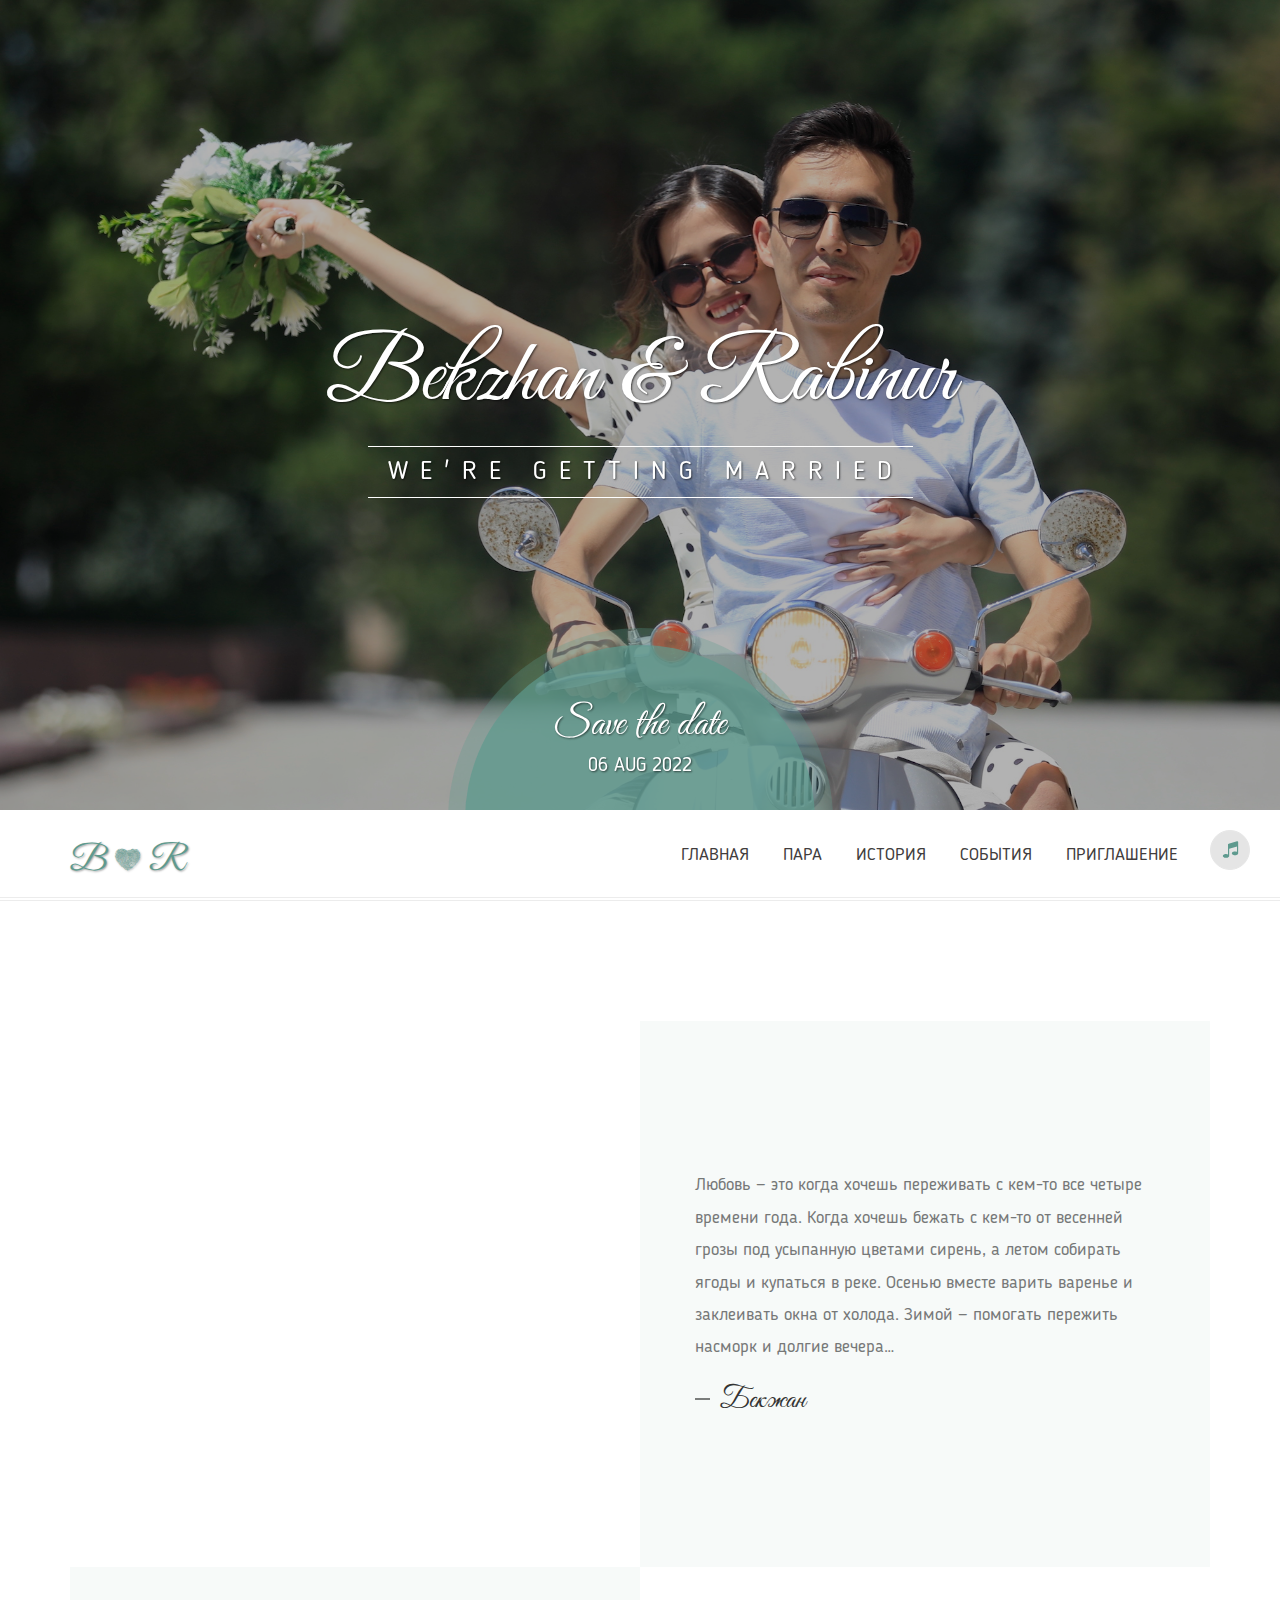
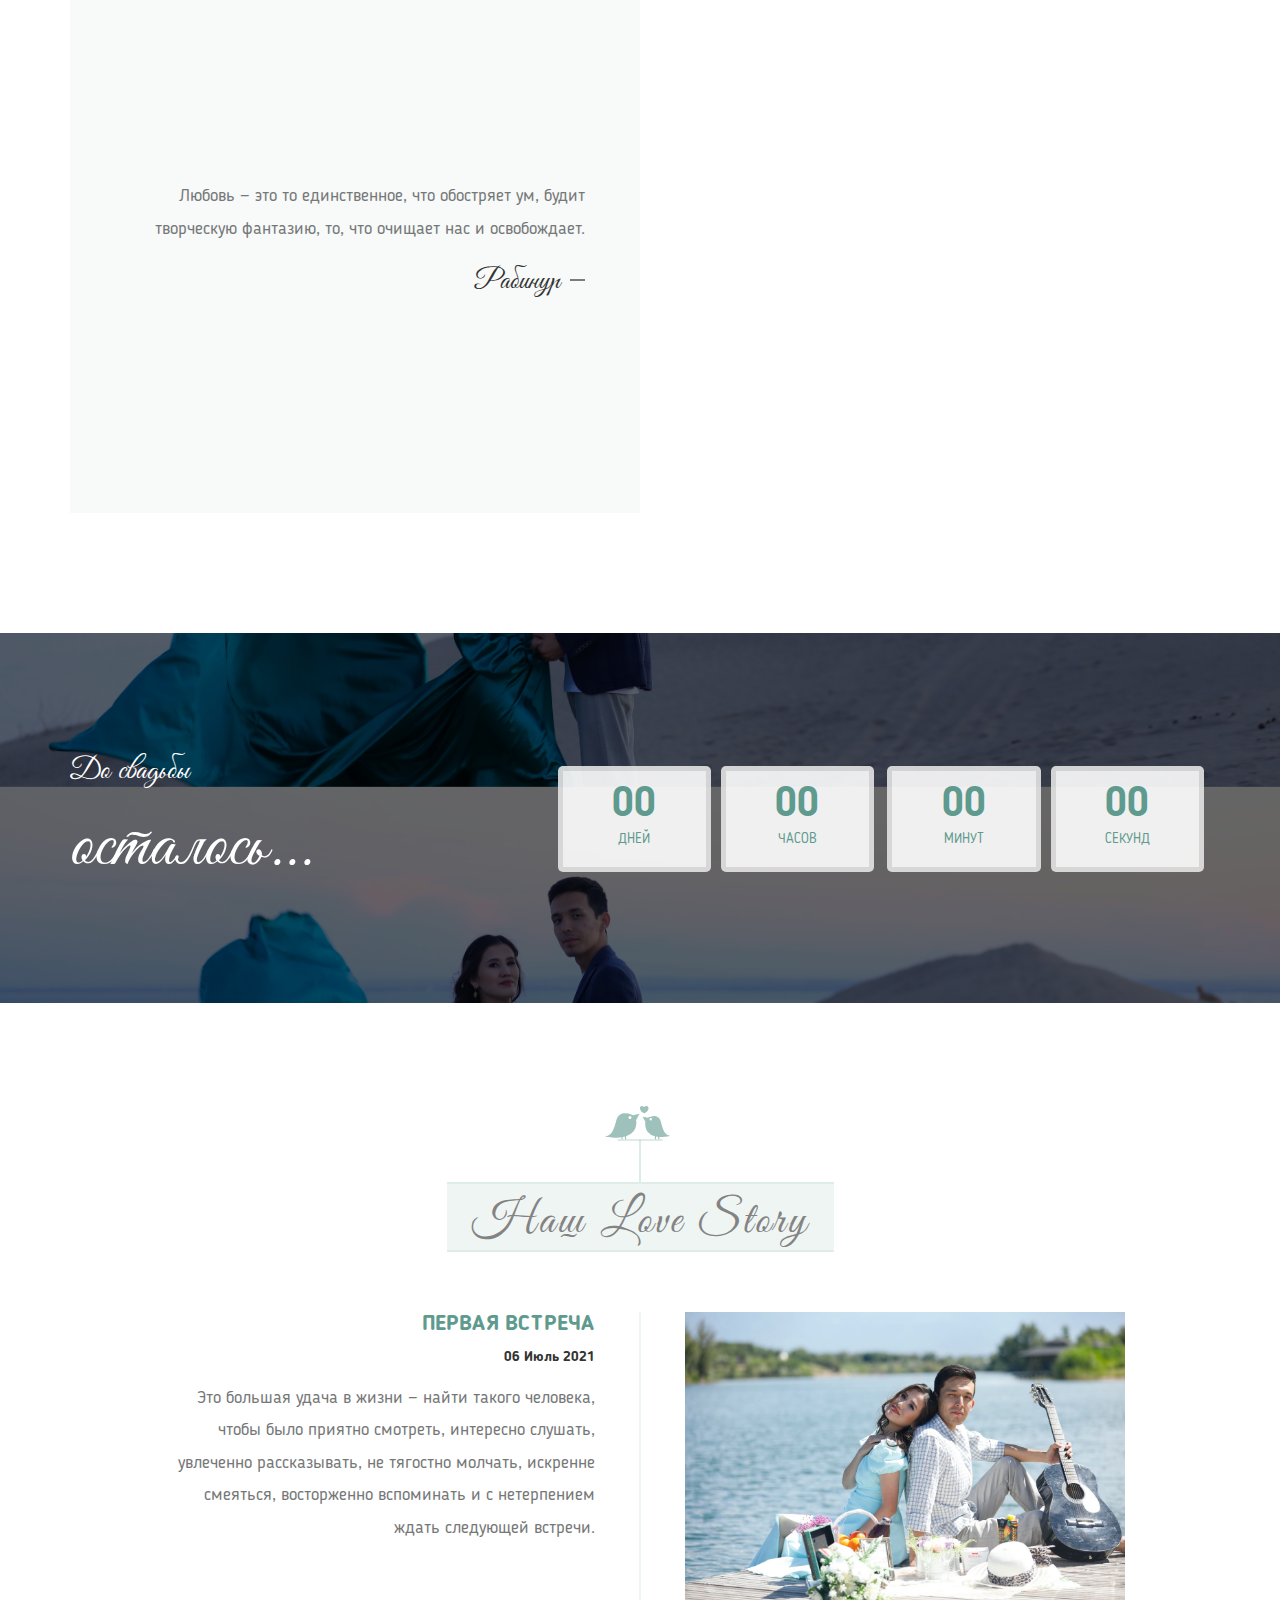
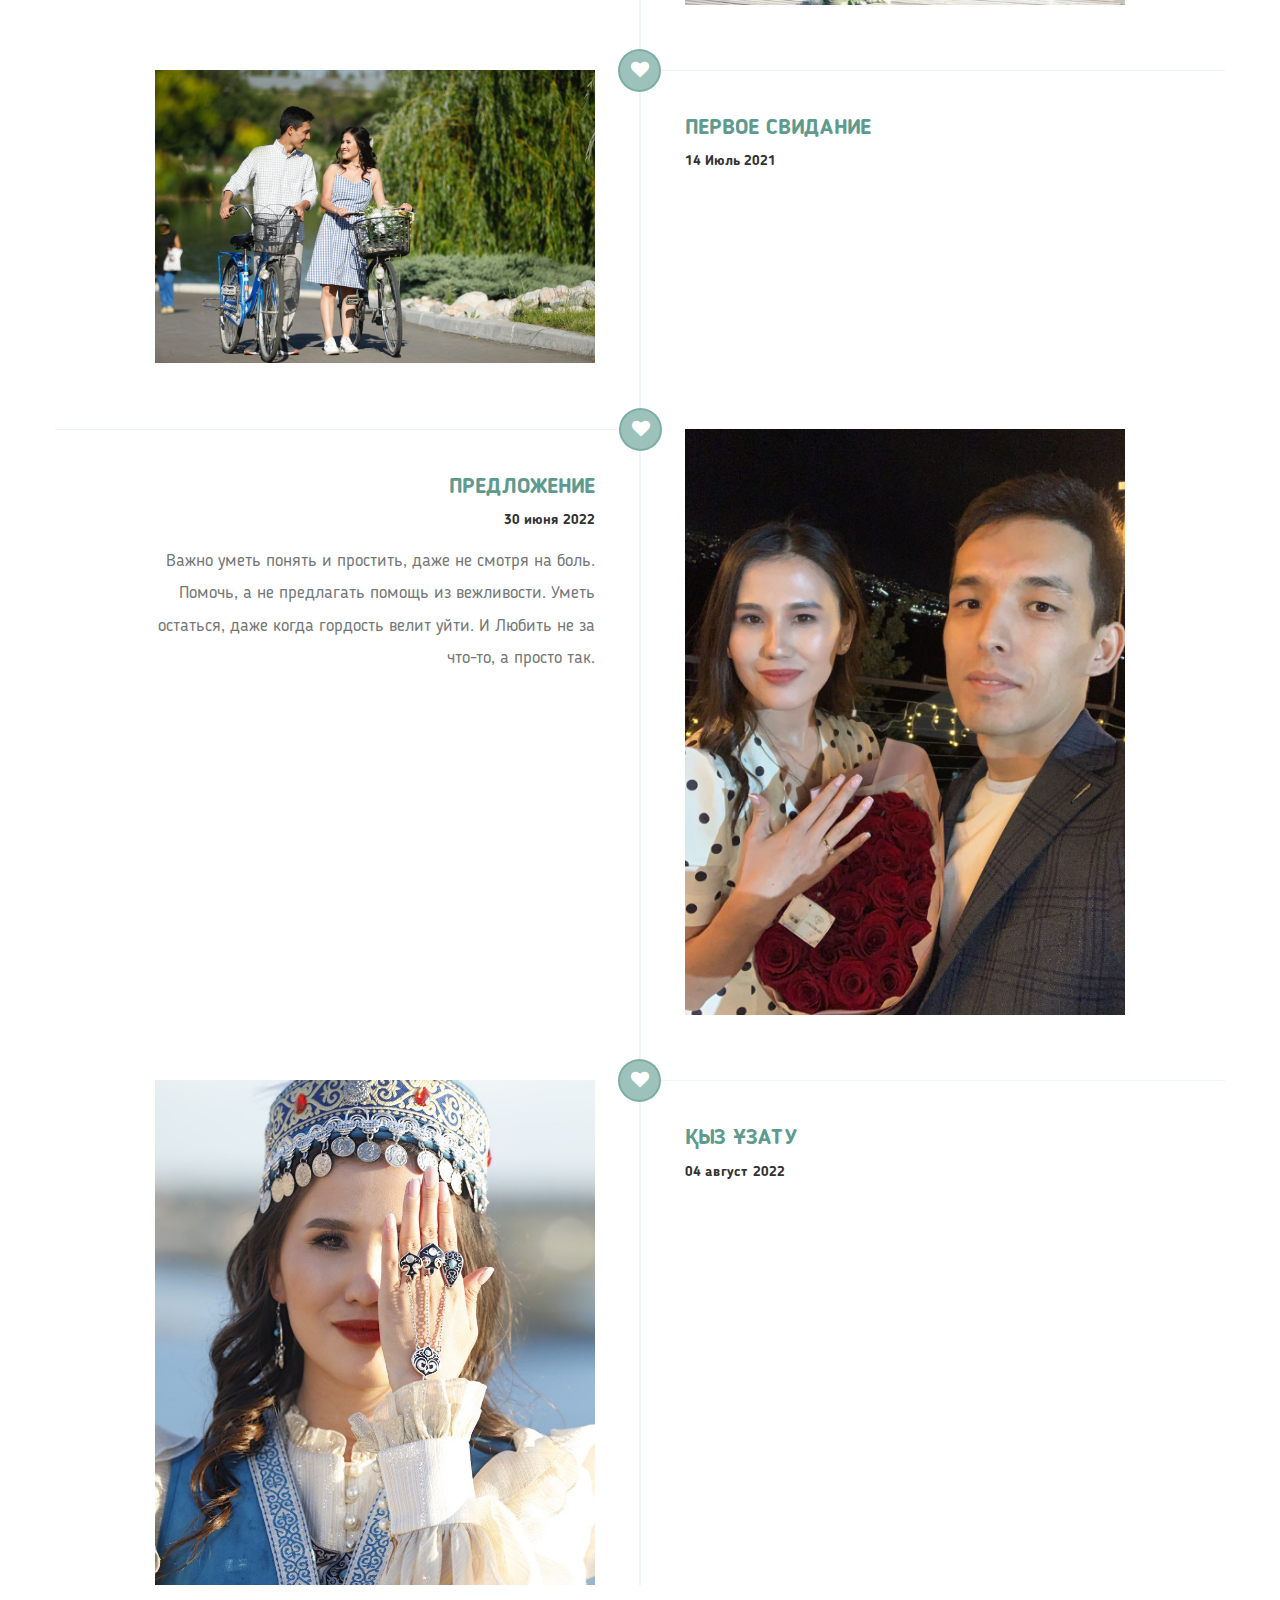
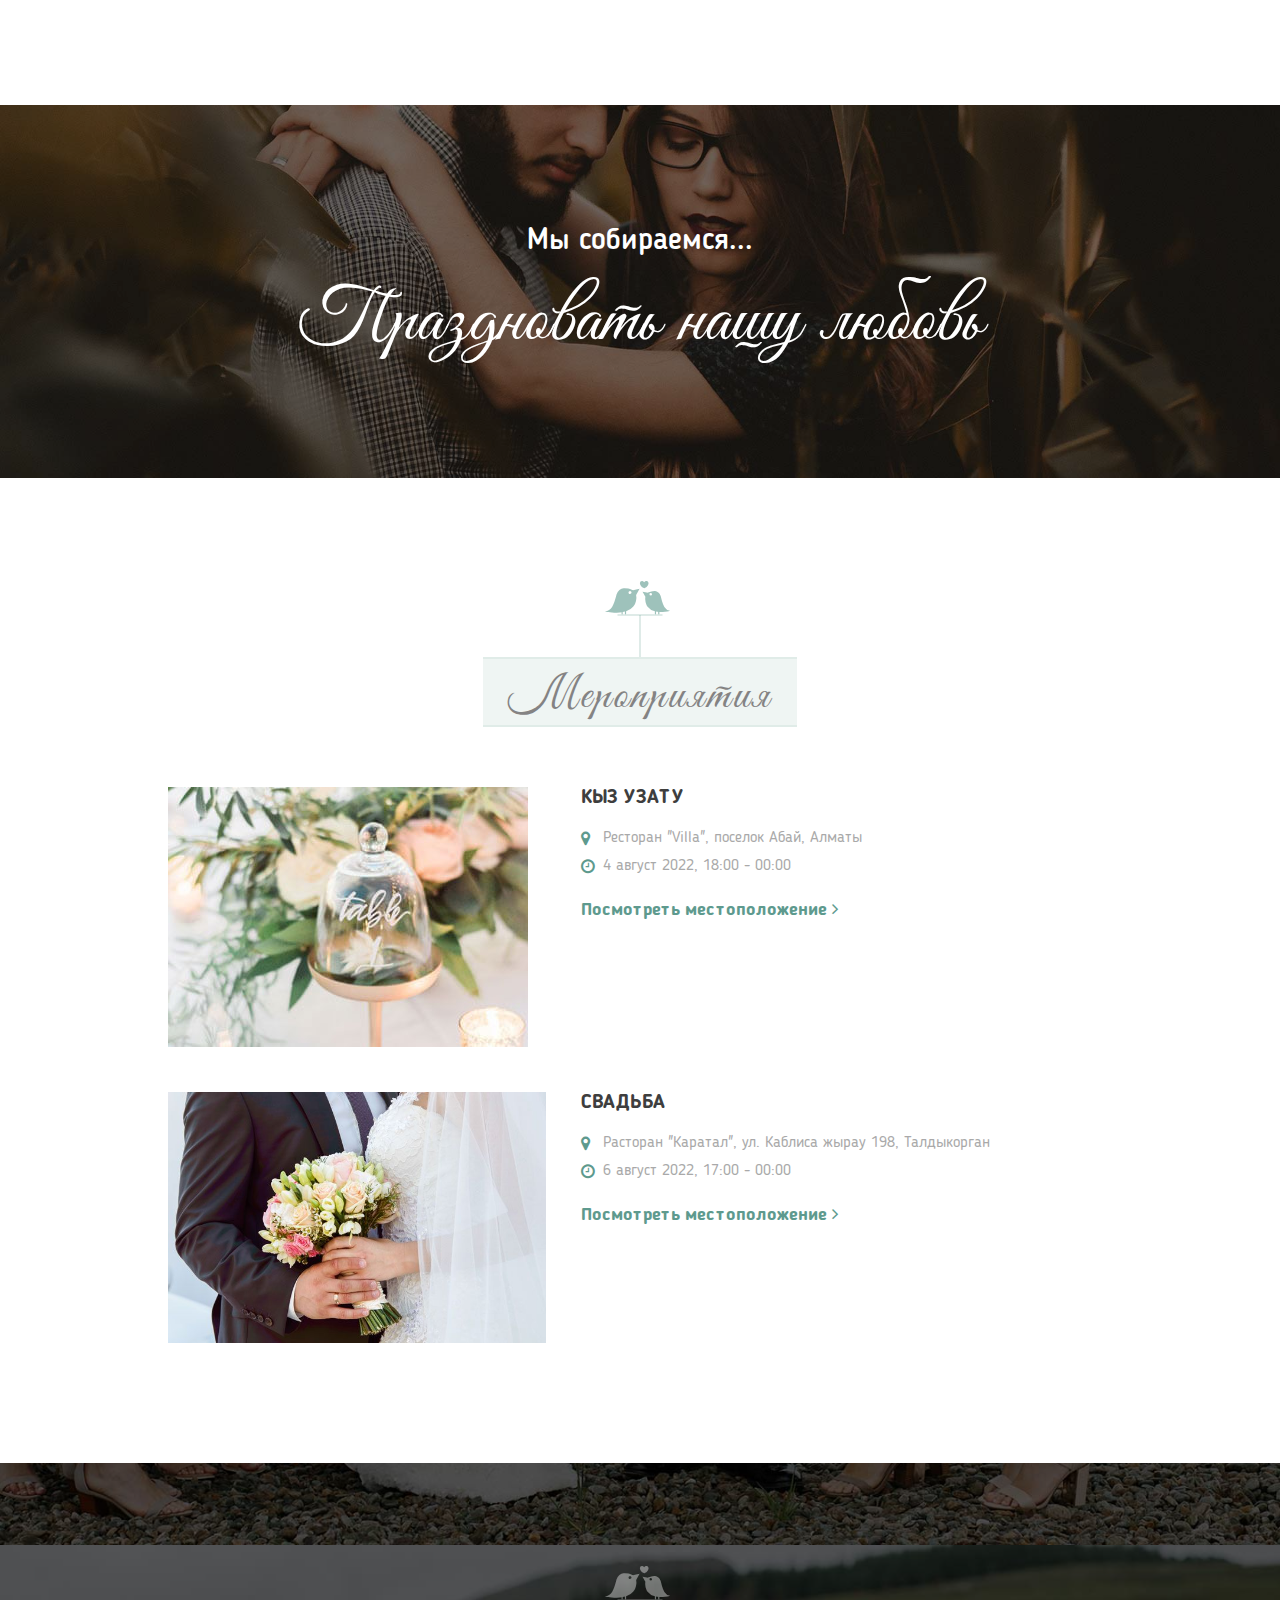
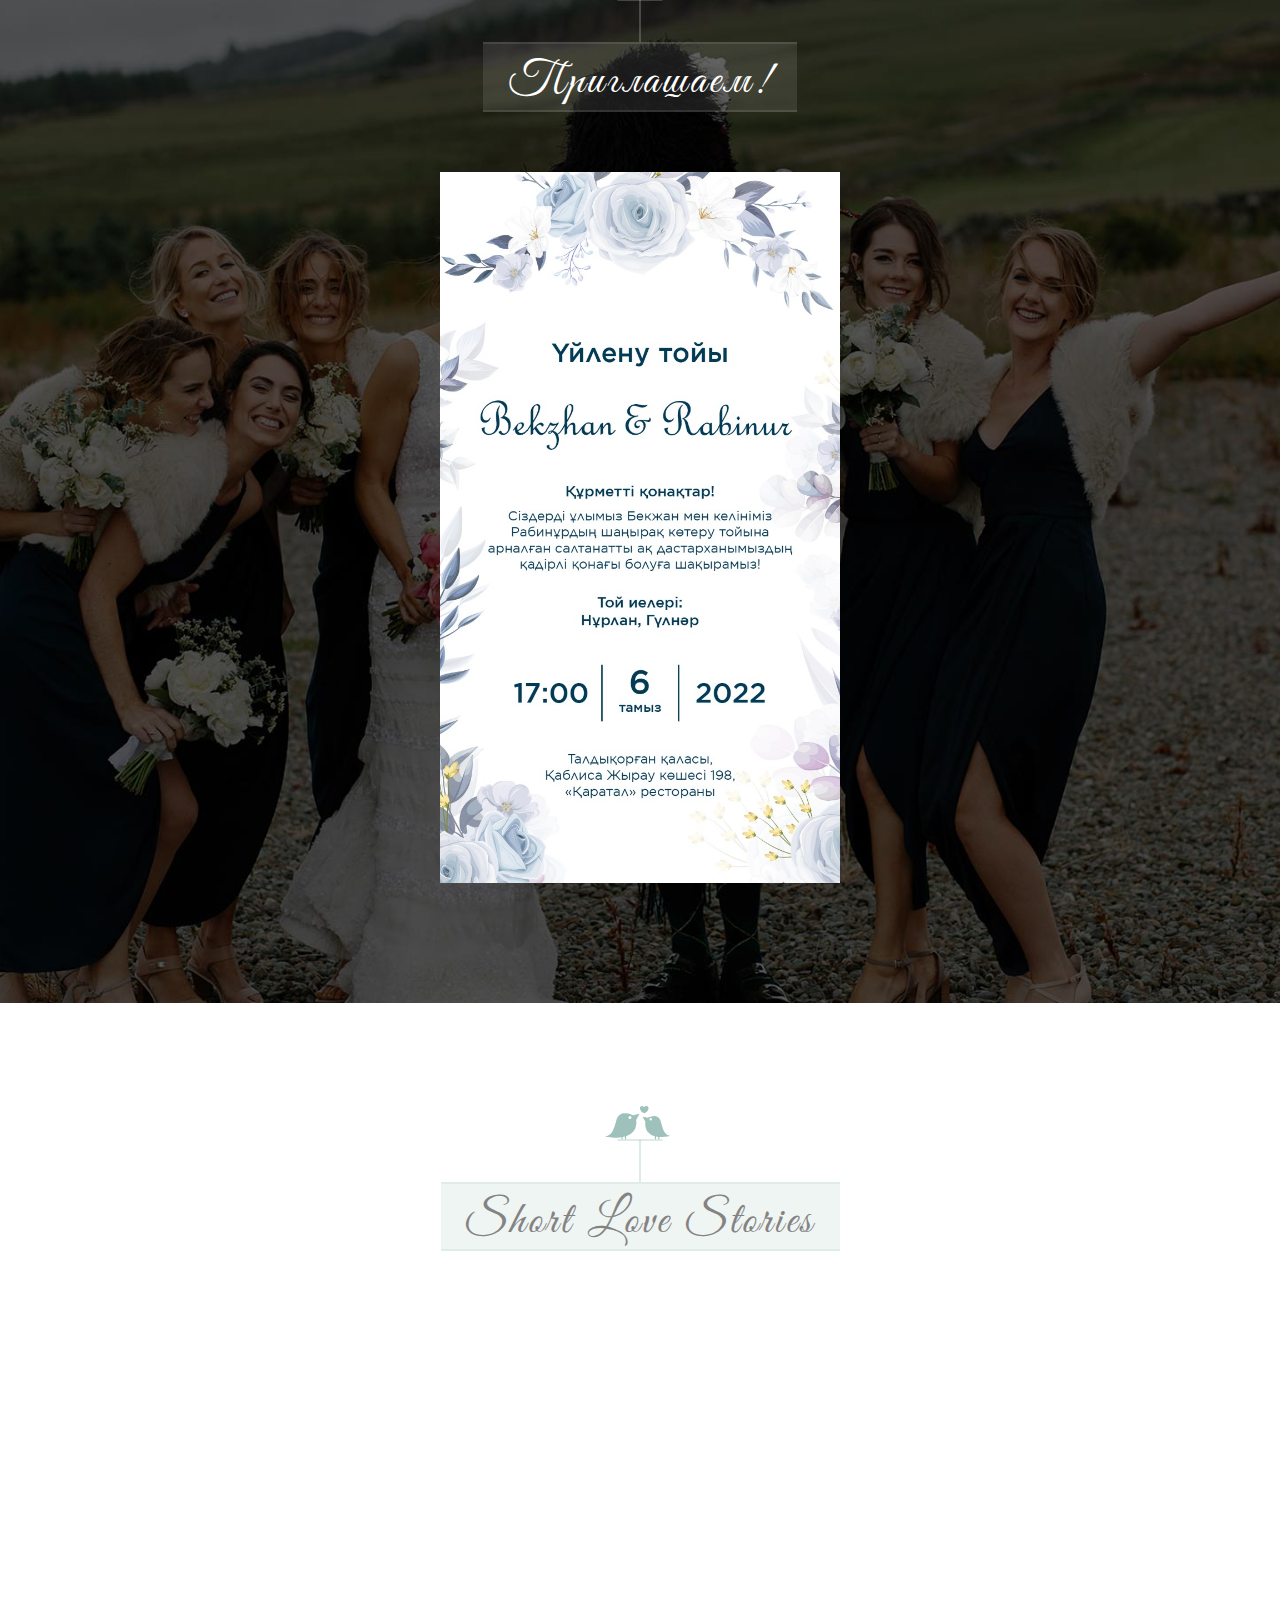
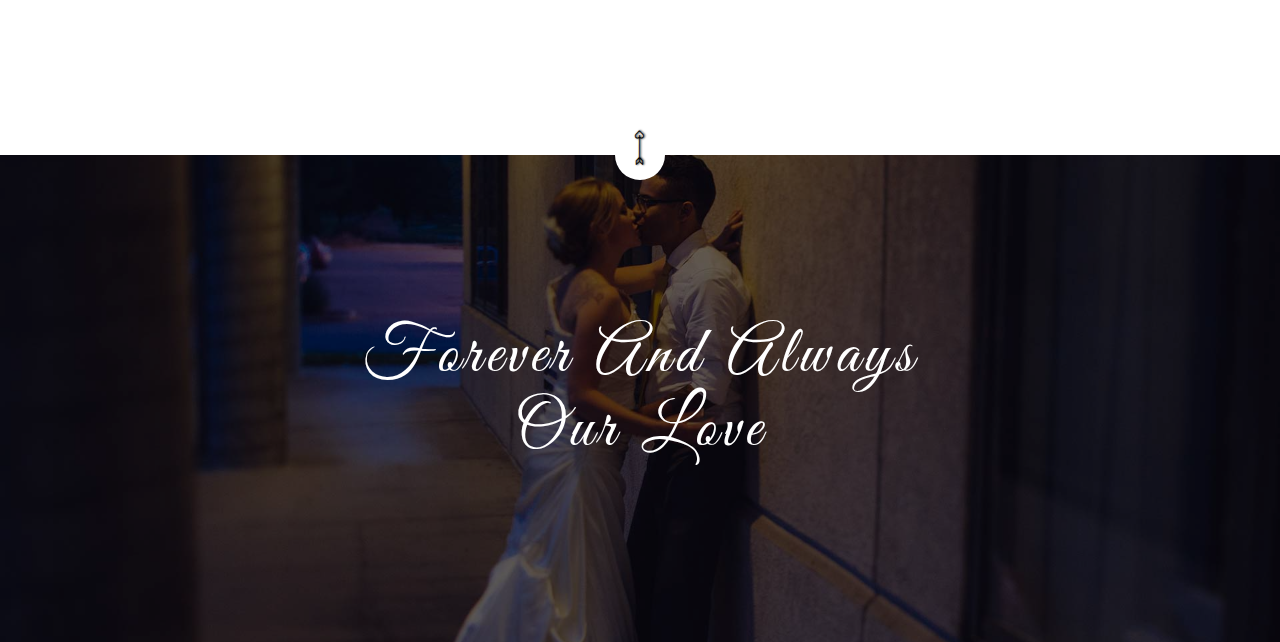
==== commit 90b302bc: "fix" ====
--- a/index.html
+++ b/index.html
@@ -149,7 +149,6 @@
                         <li><a href="#couple">Пара</a></li>
                         <li><a href="#story">История</a></li>
                         <li><a href="#events">События</a></li>
-                        <li><a href="#gallery">Галерея</a></li>
                         <li><a href="#rsvp">Приглашение</a></li>
                     </ul>
                 </div><!-- end of nav-collapse -->
@@ -173,11 +172,11 @@
                                 <!--<h3>Жених</h3>-->
                                 <p>Любовь — это когда хочешь переживать с кем-то все четыре времени года. Когда хочешь бежать с кем-то от весенней грозы под усыпанную цветами сирень, а летом собирать ягоды и купаться в реке. Осенью вместе варить варенье и заклеивать окна от холода. Зимой — помогать пережить насморк и долгие вечера…</p>
                                 <span class="signature">Бекжан</span>
-                                <ul class="social-links">
+                                <!--<ul class="social-links">
                                     <li><a href="https://api.whatsapp.com/send/?phone=77784413502" target="_blank"><i class="fa fa-whatsapp"></i></a></li>
                                     <li><a href="https://www.instagram.com/bseitkali" target="_blank"><i class="fa fa-instagram"></i></a></li>
                                     <li><a href="https://www.linkedin.com/in/bekzhan-seitkali-65a281114" target="_blank"><i class="fa fa-linkedin"></i></a></li>
-                                </ul>
+                                </ul>-->
                             </div>
                         </div>
                     </div>
@@ -187,10 +186,10 @@
                                 <!--<h3>Невеста</h3>-->
                                 <p>Любовь — это то единственное, что обостряет ум, будит творческую фантазию, то, что очищает нас и освобождает.</p>
                                 <span class="signature">Рабинур</span>
-                                <ul class="social-links">
+                                <!--<ul class="social-links">
                                     <li><a href="https://api.whatsapp.com/send/?phone=77023032242" target="_blank"><i class="fa fa-whatsapp"></i></a></li>
                                     <li><a href="https://www.instagram.com/rabinurye" target="_blank"><i class="fa fa-instagram"></i></a></li>
-                                </ul>
+                                </ul>-->
                             </div>
                         </div>
                         <div class="img-holder wow fadeInRightSlow">
